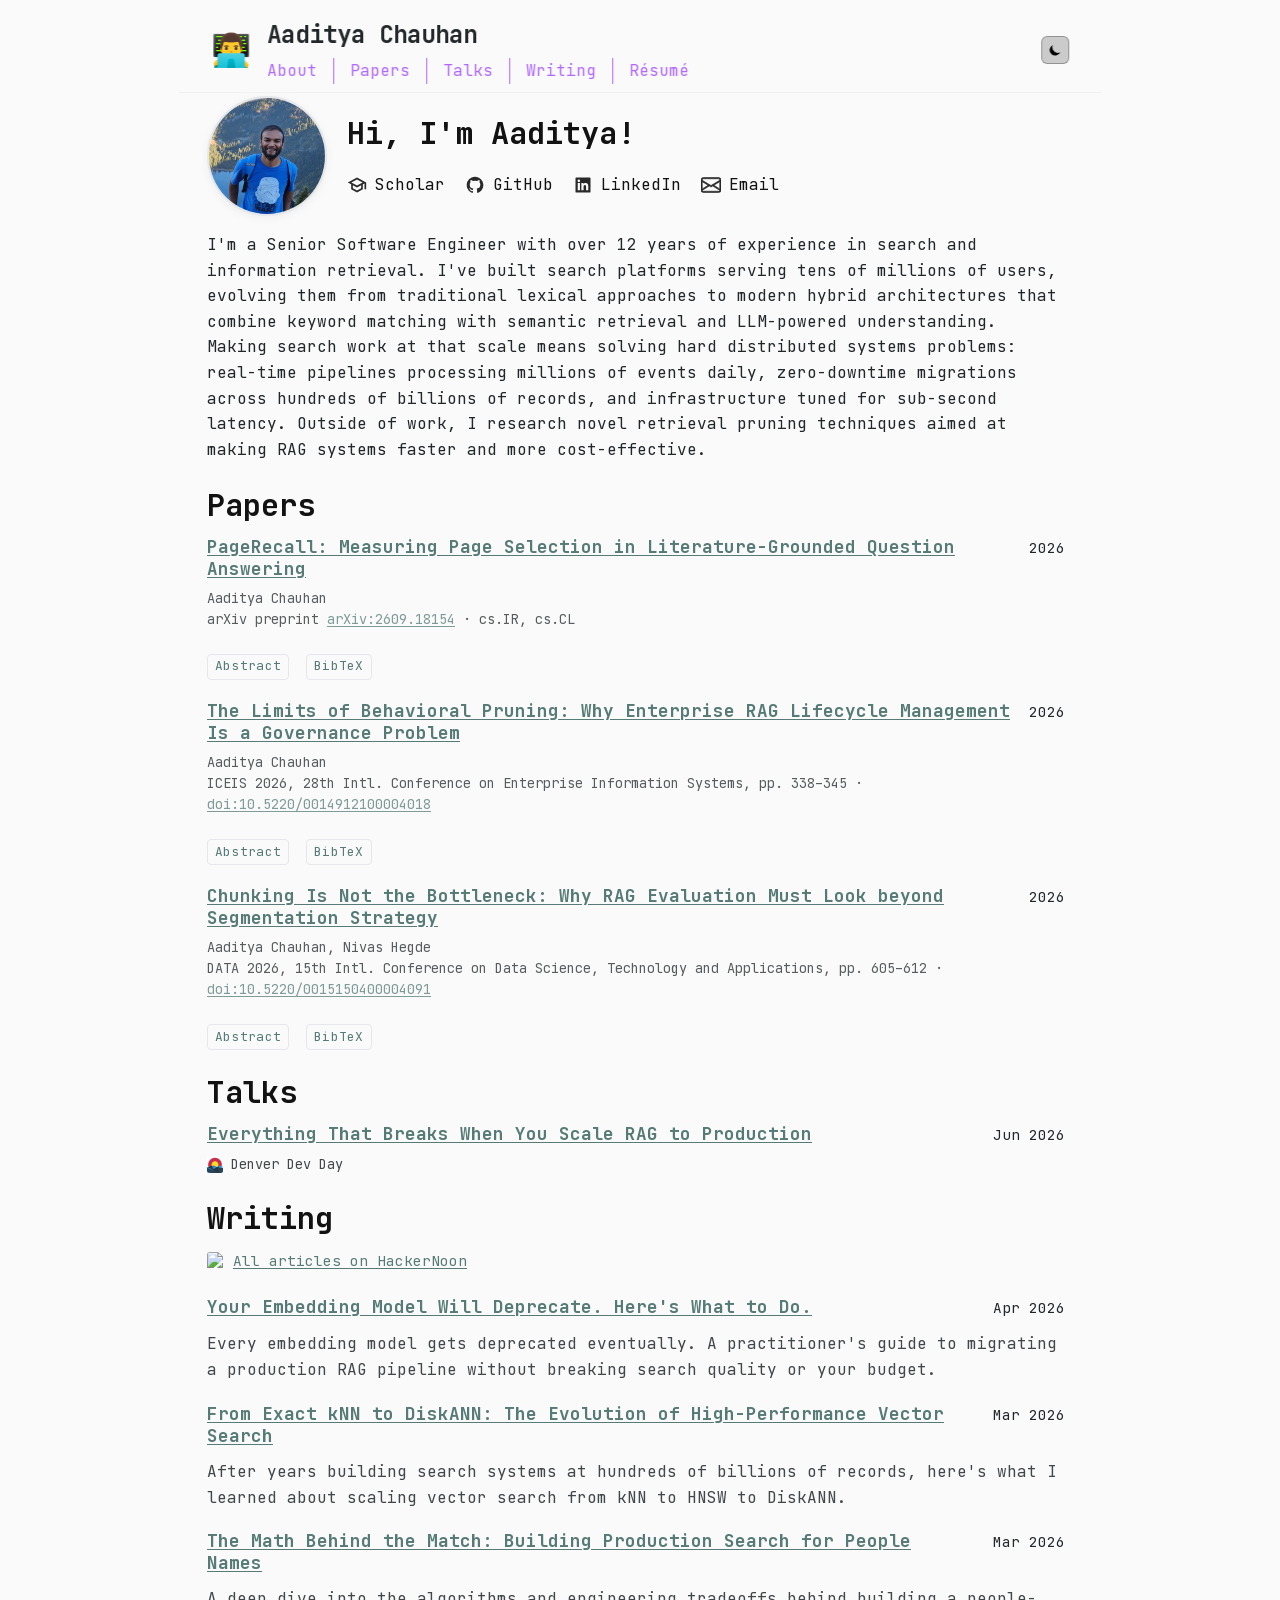
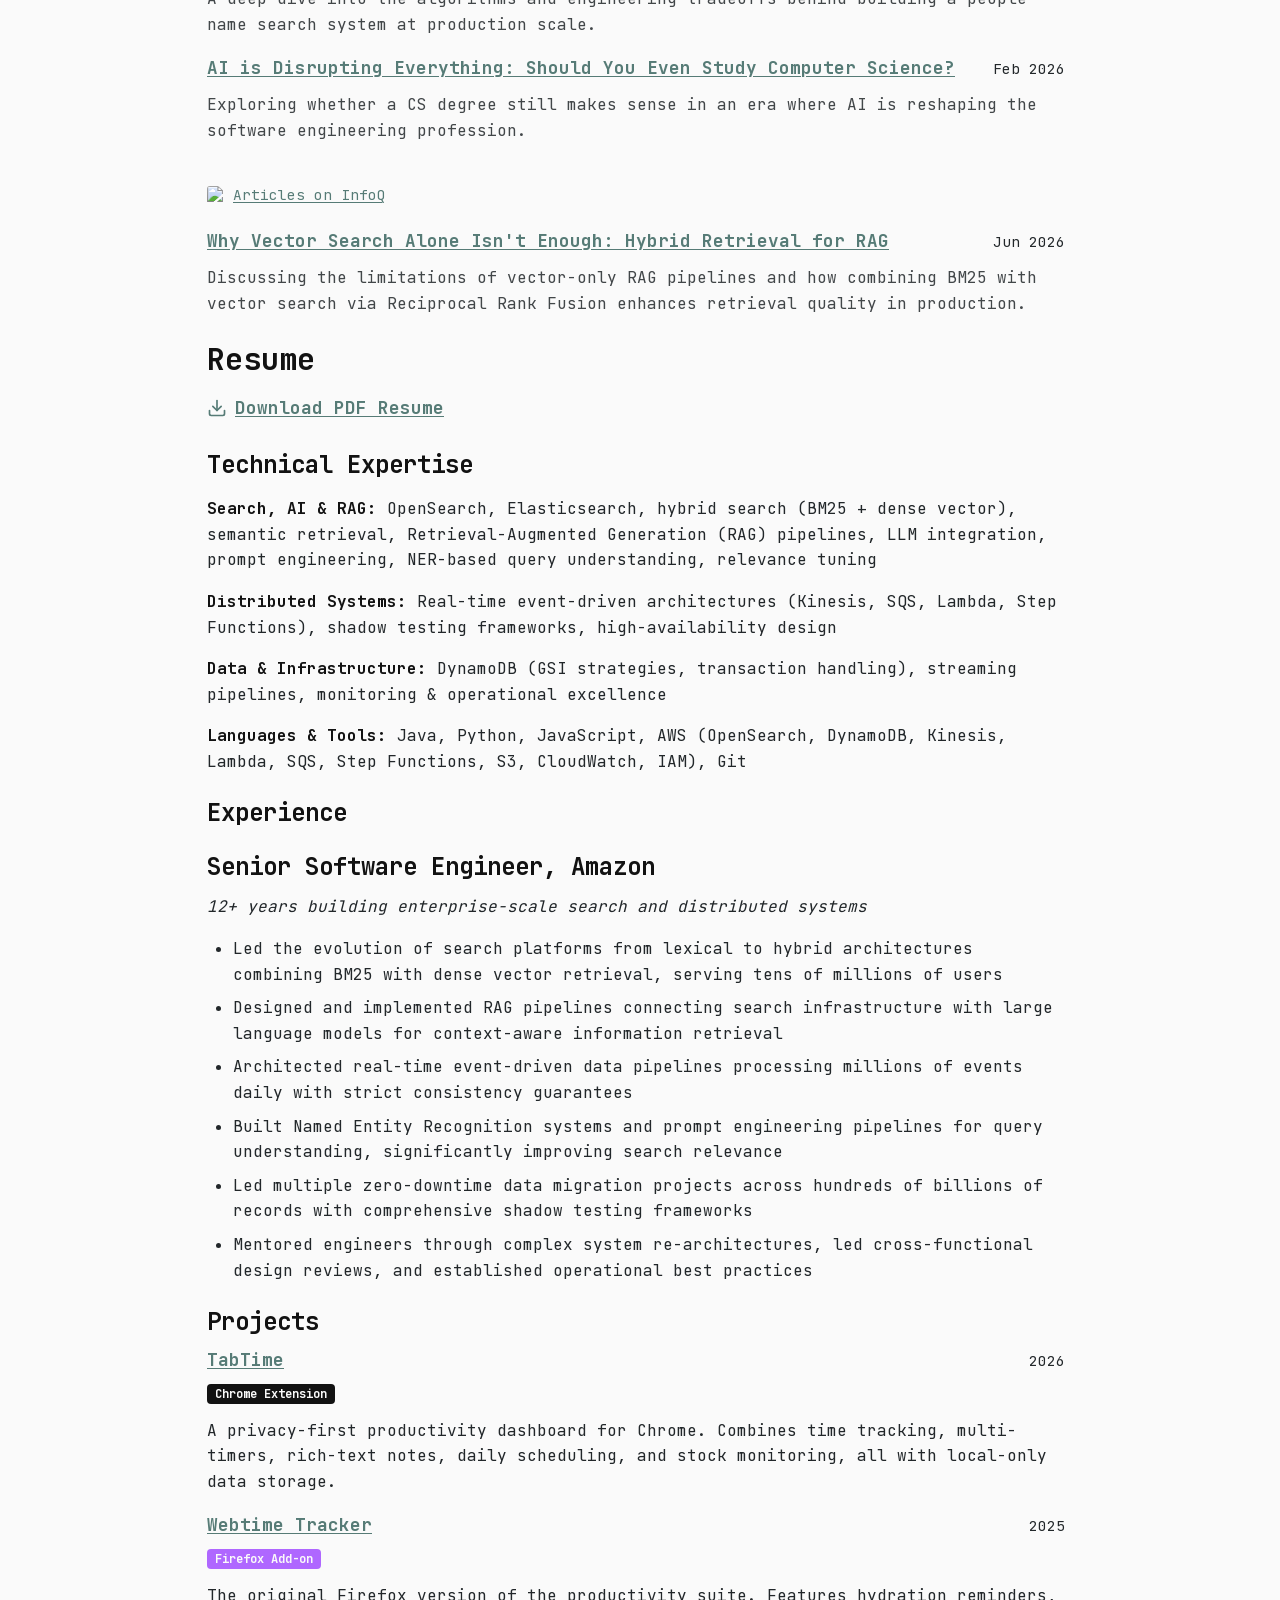
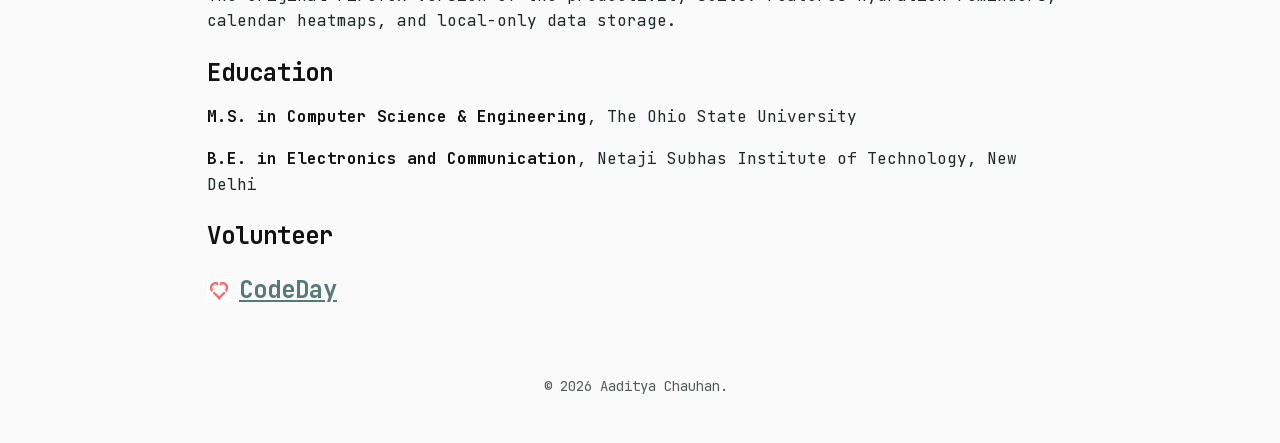
==== index.html @ 04e84a70 "fix: revert to mono, compact paper entries, drop em dashes Reverts the Inter pairing -- the original" ====
<!DOCTYPE html>
<html lang="en" class="scroll-smooth">

<head>
    <meta charset="UTF-8">
    <meta name="viewport" content="width=device-width, initial-scale=1.0">
    <!-- Google Search Console ownership verification -- must stay in place or the property is un-verified -->
    <meta name="google-site-verification" content="tYwpKQbAjY4tq5Le6-R3BaLdg0EHroxOWps4ryYLUPQ">
    <title>Aaditya Chauhan | Search &amp; Information Retrieval</title>
    <meta name="description"
        content="Senior Software Engineer with 12+ years in search and information retrieval, building hybrid retrieval and RAG systems at scale. Papers, talks, and writing.">
    <meta name="author" content="Aaditya Chauhan">
    <link rel="canonical" href="https://aadityc91.github.io/">
    <link rel="icon"
        href="data:image/svg+xml,<svg xmlns=%22http://www.w3.org/2000/svg%22 viewBox=%220 0 100 100%22><text y=%22.9em%22 font-size=%2290%22>👨‍💻</text></svg>">
    <link rel="alternate" type="application/rss+xml" title="Aaditya Chauhan Writing" href="/feed.xml">

    <!-- Social preview (Open Graph / Twitter) -->
    <meta property="og:type" content="profile">
    <meta property="og:site_name" content="Aaditya Chauhan">
    <meta property="og:title" content="Aaditya Chauhan | Search &amp; Information Retrieval">
    <meta property="og:description"
        content="Senior Software Engineer with 12+ years in search and information retrieval, building hybrid retrieval and RAG systems at scale. Papers, talks, and writing.">
    <meta property="og:url" content="https://aadityc91.github.io/">
    <meta property="og:image" content="https://aadityc91.github.io/assets/profile.jpg">
    <meta property="og:image:width" content="400">
    <meta property="og:image:height" content="400">
    <meta property="og:image:alt" content="Portrait of Aaditya Chauhan">
    <meta property="profile:first_name" content="Aaditya">
    <meta property="profile:last_name" content="Chauhan">
    <meta name="twitter:card" content="summary">
    <meta name="twitter:title" content="Aaditya Chauhan | Search &amp; Information Retrieval">
    <meta name="twitter:description"
        content="Senior Software Engineer with 12+ years in search and information retrieval, building hybrid retrieval and RAG systems at scale.">
    <meta name="twitter:image" content="https://aadityc91.github.io/assets/profile.jpg">

    <link rel="stylesheet" href="styles.css">
    <!-- Fonts are self-hosted (assets/fonts, declared in styles.css); preloading the
         face used above the fold avoids the flash of fallback text on first paint. -->
    <link rel="preload" href="assets/fonts/jetbrains-mono-700-latin.woff2" as="font" type="font/woff2" crossorigin>

    <!-- Privacy-friendly analytics: uncomment after creating a free site at https://www.goatcounter.com
    <script data-goatcounter="https://YOURCODE.goatcounter.com/count" async
        src="//gc.zgo.at/count.js"></script>
    -->

    <script type="application/ld+json">
    {
      "@context": "https://schema.org",
      "@graph": [
        {
          "@type": "Person",
          "@id": "https://aadityc91.github.io/#person",
          "name": "Aaditya Chauhan",
          "givenName": "Aaditya",
          "familyName": "Chauhan",
          "url": "https://aadityc91.github.io/",
          "image": "https://aadityc91.github.io/assets/profile.jpg",
          "email": "mailto:aadityc28@gmail.com",
          "jobTitle": "Senior Software Engineer",
          "description": "Senior Software Engineer with over 12 years of experience in search and information retrieval, building hybrid search platforms and researching retrieval pruning for RAG systems.",
          "knowsAbout": [
            "Information Retrieval",
            "Search Engines",
            "Retrieval-Augmented Generation",
            "Vector Search",
            "Distributed Systems"
          ],
          "sameAs": [
            "https://scholar.google.com/citations?hl=en&user=gmzdbMMAAAAJ",
            "https://github.com/aadityc91",
            "https://www.linkedin.com/in/aaditya-chauhan-13b7a015/",
            "https://hackernoon.com/u/aadityachauhan",
            "https://www.infoq.com/profile/Aaditya-Chauhan/"
          ]
        },
        {
          "@type": "WebSite",
          "@id": "https://aadityc91.github.io/#website",
          "url": "https://aadityc91.github.io/",
          "name": "Aaditya Chauhan",
          "inLanguage": "en",
          "author": { "@id": "https://aadityc91.github.io/#person" },
          "publisher": { "@id": "https://aadityc91.github.io/#person" }
        },
        {
          "@type": "ScholarlyArticle",
          "headline": "PageRecall: Measuring Page Selection in Literature-Grounded Question Answering",
          "name": "PageRecall: Measuring Page Selection in Literature-Grounded Question Answering",
          "author": { "@id": "https://aadityc91.github.io/#person" },
          "datePublished": "2026-09-16",
          "url": "https://arxiv.org/abs/2609.18154",
          "identifier": "arXiv:2609.18154",
          "publisher": { "@type": "Organization", "name": "arXiv" },
          "about": ["Information Retrieval", "Computation and Language"]
        },
        {
          "@type": "ScholarlyArticle",
          "headline": "The Limits of Behavioral Pruning: Why Enterprise RAG Lifecycle Management Is a Governance Problem",
          "name": "The Limits of Behavioral Pruning: Why Enterprise RAG Lifecycle Management Is a Governance Problem",
          "author": { "@id": "https://aadityc91.github.io/#person" },
          "datePublished": "2026",
          "url": "https://www.scitepress.org/Papers/2026/149121/149121.pdf",
          "identifier": "https://doi.org/10.5220/0014912100004018",
          "pagination": "338-345",
          "isPartOf": {
            "@type": "PublicationVolume",
            "name": "Proceedings of the 28th International Conference on Enterprise Information Systems (ICEIS 2026) - Volume 1",
            "volumeNumber": "1"
          },
          "publisher": { "@type": "Organization", "name": "SCITEPRESS" }
        },
        {
          "@type": "ScholarlyArticle",
          "headline": "Chunking Is Not the Bottleneck: Why RAG Evaluation Must Look beyond Segmentation Strategy",
          "name": "Chunking Is Not the Bottleneck: Why RAG Evaluation Must Look beyond Segmentation Strategy",
          "author": [
            { "@id": "https://aadityc91.github.io/#person" },
            { "@type": "Person", "name": "Nivas Hegde" }
          ],
          "datePublished": "2026",
          "url": "https://www.scitepress.org/Papers/2026/151504/151504.pdf",
          "identifier": "https://doi.org/10.5220/0015150400004091",
          "pagination": "605-612",
          "isPartOf": {
            "@type": "PublicationVolume",
            "name": "Proceedings of the 15th International Conference on Data Science, Technology and Applications (DATA 2026) - Volume 1",
            "volumeNumber": "1"
          },
          "publisher": { "@type": "Organization", "name": "SCITEPRESS" }
        }
      ]
    }
    </script>
    <script>
        (function () {
            try {
                var saved = localStorage.getItem('theme');
                var theme = saved === 'dark' || saved === 'light' ? saved : 'light';
                document.documentElement.setAttribute('data-theme', theme);
            } catch (e) {
                document.documentElement.setAttribute('data-theme', 'light');
            }
        })();
    </script>
</head>

<body class="bg-global-bg text-global-text antialiased">
    <!-- Fixed Header -->
    <header id="main-header" class="group">
        <div class="header-grid">
            <!-- Logo (Using Emoji for now) -->
            <a href="#" class="group header-logo flex items-center" style="font-size: 2rem; text-decoration: none;">
                👨‍💻
            </a>

            <!-- Title -->
            <div class="header-title">
                <span class="text-xl font-bold sm:text-2xl">Aaditya Chauhan</span>
            </div>

            <!-- Desktop Navigation -->
            <nav class="mobile-nav-menu header-nav sm:flex sm:flex-row sm:items-center" id="navigation-menu">
                <a href="#about">About</a>
                <a href="#papers">Papers</a>
                <a href="#talks">Talks</a>
                <a href="#writing">Writing</a>
                <a href="#resume">Résumé</a>
            </nav>

            <!-- Controls -->
            <div class="header-controls flex items-center gap-3">
                <!-- Theme Toggle -->
                <button id="theme-toggle"
                    class="flex h-7 w-7 items-center justify-center rounded-md border border-accent-2/20 bg-accent-2/10 p-1 transition-colors hover:bg-accent-2/20"
                    aria-label="Switch to dark theme">
                    <svg class="sun-icon h-4 w-4" fill="currentColor" viewBox="0 0 20 20">
                        <path fill-rule="evenodd"
                            d="M10 2a1 1 0 011 1v1a1 1 0 11-2 0V3a1 1 0 011-1zm4 8a4 4 0 11-8 0 4 4 0 018 0zm-.464 4.95l.707.707a1 1 0 001.414-1.414l-.707-.707a1 1 0 00-1.414 1.414zm2.12-10.607a1 1 0 010 1.414l-.706.707a1 1 0 11-1.414-1.414l.707-.707a1 1 0 011.414 0zM17 11a1 1 0 100-2h-1a1 1 0 100 2h1zm-7 4a1 1 0 011 1v1a1 1 0 11-2 0v-1a1 1 0 011-1zM5.05 6.464A1 1 0 106.465 5.05l-.708-.707a1 1 0 00-1.414 1.414l.707.707zm1.414 8.486l-.707.707a1 1 0 01-1.414-1.414l.707-.707a1 1 0 011.414 1.414zM4 11a1 1 0 100-2H3a1 1 0 000 2h1z"
                            clip-rule="evenodd"></path>
                    </svg>
                    <svg class="moon-icon h-4 w-4" fill="currentColor" viewBox="0 0 20 20">
                        <path d="M17.293 13.293A8 8 0 016.707 2.707a8.001 8.001 0 1010.586 10.586z"></path>
                    </svg>
                </button>

                <!-- Mobile Menu Toggle -->
                <button id="toggle-navigation-menu"
                    class="flex h-7 w-7 items-center justify-center rounded-md border border-accent-2/20 bg-accent-2/10 p-1 transition-colors hover:bg-accent-2/20 sm:hidden"
                    aria-expanded="false" aria-label="Toggle navigation menu">
                    <svg class="h-4 w-4" fill="none" stroke="currentColor" viewBox="0 0 24 24">
                        <path stroke-linecap="round" stroke-linejoin="round" stroke-width="2"
                            d="M4 6h16M4 12h16M4 18h16"></path>
                    </svg>
                    <svg class="h-4 w-4" fill="none" stroke="currentColor" viewBox="0 0 24 24">
                        <path stroke-linecap="round" stroke-linejoin="round" stroke-width="2" d="M6 18L18 6M6 6l12 12">
                        </path>
                    </svg>
                </button>
            </div>
        </div>
    </header>

    <!-- Main Content -->
    <main class="mx-auto max-w-3xl px-4 sm:px-8">
        <!-- About Section -->
        <section id="about" class="mb-8">
            <div class="prose" id="about-content">
                <!-- build:about -->
                <div class="about-header">
                  <img src="assets/profile.jpg" alt="Portrait of Aaditya Chauhan" class="about-avatar" width="160" height="160" loading="lazy" />
                  <div class="about-header-content">
                    <h1 class="title">Hi, I'm Aaditya!</h1>
                    <div class="about-socials" style="display:flex;gap:1.25rem;align-items:center;flex-wrap:wrap;margin-top:0.5rem;">
                  <a href="https://scholar.google.com/citations?hl=en&user=gmzdbMMAAAAJ" target="_blank" rel="noopener" style="display:inline-flex;align-items:center;gap:0.5rem;text-decoration:none;color:var(--color-accent-2);">
                    <svg stroke="currentColor" fill="currentColor" stroke-width="0" viewBox="0 0 24 24" aria-hidden="true" style="width:20px;height:20px;opacity:0.9;" xmlns="http://www.w3.org/2000/svg"><path d="M12 3L1 9l4 2.18v6L12 21l7-3.82v-6l2-1.09V17h2V9L12 3zm6.82 6L12 12.72 5.18 9 12 5.28 18.82 9zM17 15.99l-5 2.73-5-2.73v-3.72L12 15l5-2.73v3.72z"></path></svg>
                    <span>Scholar</span>
                  </a>
                  <a href="https://github.com/aadityc91" target="_blank" rel="noopener" style="display:inline-flex;align-items:center;gap:0.5rem;text-decoration:none;color:var(--color-accent-2);">
                    <svg stroke="currentColor" fill="currentColor" stroke-width="0" viewBox="0 0 24 24" aria-hidden="true" style="width:20px;height:20px;opacity:0.9;" xmlns="http://www.w3.org/2000/svg"><path fill-rule="evenodd" clip-rule="evenodd" d="M12.026 2c-5.509 0-9.974 4.465-9.974 9.974 0 4.406 2.857 8.145 6.821 9.465.499.09.679-.217.679-.481 0-.237-.008-.865-.011-1.696-2.775.602-3.361-1.338-3.361-1.338-.452-1.152-1.107-1.459-1.107-1.459-.905-.619.069-.605.069-.605 1.002.07 1.527 1.028 1.527 1.028.89 1.524 2.336 1.084 2.902.829.091-.645.351-1.085.635-1.334-2.214-.251-4.542-1.107-4.542-4.93 0-1.087.389-1.979 1.024-2.675-.101-.253-.446-1.268.099-2.64 0 0 .837-.269 2.742 1.021a9.582 9.582 0 0 1 2.496-.336 9.554 9.554 0 0 1 2.496.336c1.906-1.291 2.742-1.021 2.742-1.021.545 1.372.203 2.387.099 2.64.64.696 1.024 1.587 1.024 2.675 0 3.833-2.33 4.675-4.552 4.922.355.308.675.916.675 1.846 0 1.334-.012 2.41-.012 2.737 0 .267.178.577.687.479C19.146 20.115 22 16.379 22 11.974 22 6.465 17.535 2 12.026 2z"></path></svg>
                    <span>GitHub</span>
                  </a>
                  <a href="https://www.linkedin.com/in/aaditya-chauhan-13b7a015/" target="_blank" rel="noopener" style="display:inline-flex;align-items:center;gap:0.5rem;text-decoration:none;color:var(--color-accent-2);">
                    <svg stroke="currentColor" fill="currentColor" stroke-width="0" viewBox="0 0 24 24" aria-hidden="true" style="width:20px;height:20px;opacity:0.9;" xmlns="http://www.w3.org/2000/svg"><path d="M20 3H4a1 1 0 0 0-1 1v16a1 1 0 0 0 1 1h16a1 1 0 0 0 1-1V4a1 1 0 0 0-1-1zM8.339 18.337H5.667v-8.59h2.672v8.59zM7.003 8.574a1.548 1.548 0 1 1 0-3.096 1.548 1.548 0 0 1 0 3.096zm11.335 9.763h-2.669V14.16c0-.996-.018-2.277-1.388-2.277-1.39 0-1.601 1.086-1.601 2.207v4.248h-2.667v-8.59h2.56v1.174h.037c.355-.675 1.227-1.387 2.524-1.387 2.704 0 3.203 1.778 3.203 4.092v4.71z"></path></svg>
                    <span>LinkedIn</span>
                  </a>
                  <a href="mailto:aadityc28@gmail.com" style="display:inline-flex;align-items:center;gap:0.5rem;text-decoration:none;color:var(--color-accent-2);">
                    <svg xmlns="http://www.w3.org/2000/svg" width="16" height="16" fill="currentColor" class="bi bi-envelope" viewBox="0 0 16 16" style="width:20px;height:20px;opacity:0.9;"> <path d="M0 4a2 2 0 0 1 2-2h12a2 2 0 0 1 2 2v8a2 2 0 0 1-2 2H2a2 2 0 0 1-2-2zm2-1a1 1 0 0 0-1 1v.217l7 4.2 7-4.2V4a1 1 0 0 0-1-1zm13 2.383-4.708 2.825L15 11.105zm-.034 6.876-5.64-3.471L8 9.583l-1.326-.795-5.64 3.47A1 1 0 0 0 2 13h12a1 1 0 0 0 .966-.741M1 11.105l4.708-2.897L1 5.383z" stroke="currentColor" stroke-width="0.5"/></svg>
                  <span>Email</span>
                  </a>
                    </div>
                  </div>
                </div>

                <p>I'm a Senior Software Engineer with over 12 years of experience in search and information retrieval. I've built search platforms serving tens of millions of users, evolving them from traditional lexical approaches to modern hybrid architectures that combine keyword matching with semantic retrieval and LLM-powered understanding. Making search work at that scale means solving hard distributed systems problems: real-time pipelines processing millions of events daily, zero-downtime migrations across hundreds of billions of records, and infrastructure tuned for sub-second latency. Outside of work, I research novel retrieval pruning techniques aimed at making RAG systems faster and more cost-effective.</p>
                <!-- /build:about -->
            </div>
        </section>

        <!-- Papers Section -->
        <section id="papers" class="mb-8">
            <div class="prose" id="papers-content">
                <!-- build:papers -->
                <h1 class="title">Papers</h1>

                <div style="margin-bottom: 1.25rem;">
                  <div style="display:flex; justify-content:space-between; align-items:baseline;">
                    <h3 style="margin:0; font-size:1.1rem;"><a href="https://arxiv.org/abs/2609.18154" target="_blank" class="cactus-link">PageRecall: Measuring Page Selection in Literature-Grounded Question Answering</a></h3>
                    <span style="color:var(--color-text-offset); font-size:0.9rem; white-space:nowrap; margin-left:1rem;">2026</span>
                  </div>
                  <p class="paper-meta" style="margin-top:0.5rem; color:var(--color-global-text); opacity:0.75;">
                    Aaditya Chauhan<br>
                    arXiv preprint <a href="https://arxiv.org/abs/2609.18154" target="_blank" class="cactus-link">arXiv:2609.18154</a> · cs.IR, cs.CL
                  </p>
                  <details class="abstract-block">
                    <summary>Abstract</summary>
                    <p>We describe our system for LitTraceQA (GroundLM @ EMNLP 2026): given a research question, retrieve the relevant papers from a pool of 27,487, cite the page and the table or figure where the answer lives, and answer in a requested format. Our main finding is that evidence grounding is limited by retrieval, not by reading. The page selector put the annotator's page, which we call the gold page, in front of the model that locates evidence only about half the time (52.6% gold-page recall), while that model, given the page, cited the right one in 45 of the 48 locators it emitted (94%). When the page was missing it rarely said so: of 45 such cases it returned nothing 14 times, a wrong page 24 times, and a correct page 7 times, so the pipeline failed quietly almost twice as often as it failed visibly. Since the failure was that the right page was never shown, the fix is to stop choosing: each retrieved paper fits in the model's context, so we show it whole. Page ranking survives only as a fallback inside papers too long to fit, which no test-split paper was, and gold-page recall reaches 100% on the papers we can parse. Separately, questions that identify their target by position rather than content, such as “the first author of the 24th reference”, are served by parsing rather than retrieval: we resolve the bibliography into an addressable list, which also supplies identifiers the evidence metric scores. The final system scores 0.762 paper F₁, 0.441 evidence F₁ and 0.920 multiple-choice accuracy on the held-out test split. Because the pipeline depends on a closed model without seed control, we release a harness that verifies the paper's central claims against committed artifacts.</p>
                  </details>
                  <details class="cite-block">
                    <summary>BibTeX</summary>
                    <pre><code>@misc{chauhan2026pagerecall,
                  author        = {Chauhan, Aaditya},
                  title         = {PageRecall: Measuring Page Selection in Literature-Grounded
                                   Question Answering},
                  year          = {2026},
                  eprint        = {2609.18154},
                  archivePrefix = {arXiv},
                  primaryClass  = {cs.IR}
                }</code></pre>
                  </details>
                </div>

                <div style="margin-bottom: 1.25rem;">
                  <div style="display:flex; justify-content:space-between; align-items:baseline;">
                    <h3 style="margin:0; font-size:1.1rem;"><a href="https://www.scitepress.org/Papers/2026/149121/149121.pdf" target="_blank" class="cactus-link">The Limits of Behavioral Pruning: Why Enterprise RAG Lifecycle Management Is a Governance Problem</a></h3>
                    <span style="color:var(--color-text-offset); font-size:0.9rem; white-space:nowrap; margin-left:1rem;">2026</span>
                  </div>
                  <p class="paper-meta" style="margin-top:0.5rem; color:var(--color-global-text); opacity:0.75;">
                    Aaditya Chauhan<br>
                    ICEIS 2026, 28th Intl. Conference on Enterprise Information Systems, pp. 338–345 · <a href="https://doi.org/10.5220/0014912100004018" target="_blank" class="cactus-link">doi:10.5220/0014912100004018</a>
                  </p>
                  <details class="abstract-block">
                    <summary>Abstract</summary>
                    <p>Enterprise RAG systems accumulate embedding corpora that grow indefinitely, yet lack principled lifecycle management for their vector indexes. We propose behavioral pruning—using access patterns and semantic redundancy to select which documents to retain in the active index—centered on a governance mechanism we call semantic anchors: documents with no near-duplicates above a similarity threshold are preserved in the active index regardless of access frequency, and near-duplicate clusters retain their newest member, providing a traceable justification for retention decisions. We present an empirical evaluation identifying both conditions where the framework succeeds and where it fails. The recall advantage of behavioral pruning is conditional on corpus characteristics: random pruning achieves higher recall on historical queries (0.118 ± 0.011) than all structured methods; density-weighted behavioral pruning improves recall on fresh queries by 12% over semantic-only pruning. A supplementary simulation on BEIR benchmarks confirms behavioral signals help on redundant corpora with correlated access; on diverse corpora with uncorrelated access, recall degrades by up to 31%.</p>
                  </details>
                  <details class="cite-block">
                    <summary>BibTeX</summary>
                    <pre><code>@inproceedings{chauhan2026limits,
                  author    = {Chauhan, Aaditya},
                  title     = {The Limits of Behavioral Pruning: Why Enterprise RAG Lifecycle
                               Management Is a Governance Problem},
                  booktitle = {Proceedings of the 28th International Conference on Enterprise
                               Information Systems (ICEIS 2026) - Volume 1},
                  pages     = {338--345},
                  year      = {2026},
                  publisher = {SCITEPRESS},
                  doi       = {10.5220/0014912100004018},
                  isbn      = {978-989-758-834-1},
                  issn      = {2184-4992}
                }</code></pre>
                  </details>
                </div>

                <div style="margin-bottom: 1.25rem;">
                  <div style="display:flex; justify-content:space-between; align-items:baseline;">
                    <h3 style="margin:0; font-size:1.1rem;"><a href="https://www.scitepress.org/Papers/2026/151504/151504.pdf" target="_blank" class="cactus-link">Chunking Is Not the Bottleneck: Why RAG Evaluation Must Look beyond Segmentation Strategy</a></h3>
                    <span style="color:var(--color-text-offset); font-size:0.9rem; white-space:nowrap; margin-left:1rem;">2026</span>
                  </div>
                  <p class="paper-meta" style="margin-top:0.5rem; color:var(--color-global-text); opacity:0.75;">
                    Aaditya Chauhan, Nivas Hegde<br>
                    DATA 2026, 15th Intl. Conference on Data Science, Technology and Applications, pp. 605–612 · <a href="https://doi.org/10.5220/0015150400004091" target="_blank" class="cactus-link">doi:10.5220/0015150400004091</a>
                  </p>
                  <details class="abstract-block">
                    <summary>Abstract</summary>
                    <p>The RAG community devotes disproportionate attention to optimizing text chunking strategy. Through a factorial experiment crossing four chunking strategies, two embedding models, two chunk sizes, and two QA datasets (Natural Questions and MS-MARCO), we find that, in QA-style retrieval on two established datasets, choice of dataset (24–78% of variance) and embedding model (11–50%) together explain 67–89% of retrieval quality variance, while chunking strategy accounts for only 1–2% and is not statistically significant (p > 0.21). An end-to-end LLM-as-judge evaluation confirms that chunking differences do not propagate to generation quality in this QA setting (Kruskal-Wallis p > 0.88). We argue that, for QA-style retrieval on general-purpose natural-language corpora, chunking strategy is a low-variance factor, and that RAG benchmarks should report variance decomposition alongside absolute metrics so practitioners can allocate engineering effort to the factors that actually drive performance.</p>
                  </details>
                  <details class="cite-block">
                    <summary>BibTeX</summary>
                    <pre><code>@inproceedings{chauhan2026chunking,
                  author    = {Chauhan, Aaditya and Hegde, Nivas},
                  title     = {Chunking Is Not the Bottleneck: Why RAG Evaluation Must Look
                               beyond Segmentation Strategy},
                  booktitle = {Proceedings of the 15th International Conference on Data Science,
                               Technology and Applications (DATA 2026) - Volume 1},
                  pages     = {605--612},
                  year      = {2026},
                  publisher = {SCITEPRESS},
                  doi       = {10.5220/0015150400004091},
                  isbn      = {978-989-758-854-9},
                  issn      = {2184-285X}
                }</code></pre>
                  </details>
                </div>
                <!-- /build:papers -->
            </div>
        </section>

        <!-- Talks Section -->
        <section id="talks" class="mb-8">
            <div class="prose" id="talks-content">
                <!-- build:talks -->
                <h1 class="title">Talks</h1>

                <div style="margin-bottom: 1.25rem;">
                  <div style="display:flex; justify-content:space-between; align-items:baseline;">
                    <h3 style="margin:0; font-size:1.1rem;"><a href="https://denverdevday.github.io/jun-2026/index.html#schedule" target="_blank" class="cactus-link">Everything That Breaks When You Scale RAG to Production</a></h3>
                    <span style="color:var(--color-text-offset); font-size:0.9rem; white-space:nowrap; margin-left:1rem;">Jun 2026</span>
                  </div>
                  <p class="paper-meta" style="margin-top:0.5rem; display:flex; align-items:center; gap:0.5rem; color:var(--color-global-text); opacity:0.85;">
                    <img src="assets/denverdevday-icon.png" width="16" height="16" style="border-radius:2px;" alt="Denver Dev Day">
                    Denver Dev Day
                  </p>
                </div>
                <!-- /build:talks -->
            </div>
        </section>

        <!-- Writing Section -->
        <section id="writing" class="mb-8">
            <div class="prose" id="writing-content">
                <!-- build:writing -->
                <h1 class="title">Writing</h1>

                <div style="display:flex; align-items:center; gap:0.5rem; margin-bottom:1.5rem;">
                  <img src="https://hackernoon.com/favicon.ico" width="18" height="18" style="border-radius:3px; vertical-align:middle;" alt="HackerNoon">
                  <a href="https://hackernoon.com/u/aadityachauhan" target="_blank" class="cactus-link" style="font-size:0.9rem;">All articles on HackerNoon</a>
                </div>

                <div style="margin-bottom: 1.25rem;">
                  <div style="display:flex; justify-content:space-between; align-items:baseline;">
                    <h3 style="margin:0; font-size:1.1rem;"><a href="https://hackernoon.com/your-embedding-model-will-deprecate-heres-what-to-do" target="_blank" class="cactus-link">Your Embedding Model Will Deprecate. Here's What to Do.</a></h3>
                    <span style="color:var(--color-text-offset); font-size:0.9rem; white-space:nowrap; margin-left:1rem;">Apr 2026</span>
                  </div>
                  <p style="margin-top:0.75rem; color:var(--color-global-text); opacity:0.85;">
                    Every embedding model gets deprecated eventually. A practitioner's guide to migrating a production RAG pipeline without breaking search quality or your budget.
                  </p>
                </div>

                <div style="margin-bottom: 1.25rem;">
                  <div style="display:flex; justify-content:space-between; align-items:baseline;">
                    <h3 style="margin:0; font-size:1.1rem;"><a href="https://hackernoon.com/from-exact-knn-to-diskann-the-evolution-of-high-performance-vector-search" target="_blank" class="cactus-link">From Exact kNN to DiskANN: The Evolution of High-Performance Vector Search</a></h3>
                    <span style="color:var(--color-text-offset); font-size:0.9rem; white-space:nowrap; margin-left:1rem;">Mar 2026</span>
                  </div>
                  <p style="margin-top:0.75rem; color:var(--color-global-text); opacity:0.85;">
                    After years building search systems at hundreds of billions of records, here's what I learned about scaling vector search from kNN to HNSW to DiskANN.
                  </p>
                </div>

                <div style="margin-bottom: 1.25rem;">
                  <div style="display:flex; justify-content:space-between; align-items:baseline;">
                    <h3 style="margin:0; font-size:1.1rem;"><a href="https://hackernoon.com/the-math-behind-the-match-building-production-search-for-people-names" target="_blank" class="cactus-link">The Math Behind the Match: Building Production Search for People Names</a></h3>
                    <span style="color:var(--color-text-offset); font-size:0.9rem; white-space:nowrap; margin-left:1rem;">Mar 2026</span>
                  </div>
                  <p style="margin-top:0.75rem; color:var(--color-global-text); opacity:0.85;">
                    A deep dive into the algorithms and engineering tradeoffs behind building a people-name search system at production scale.
                  </p>
                </div>

                <div style="margin-bottom: 1.25rem;">
                  <div style="display:flex; justify-content:space-between; align-items:baseline;">
                    <h3 style="margin:0; font-size:1.1rem;"><a href="https://hackernoon.com/ai-is-disrupting-everything-should-you-even-study-computer-science" target="_blank" class="cactus-link">AI is Disrupting Everything: Should You Even Study Computer Science?</a></h3>
                    <span style="color:var(--color-text-offset); font-size:0.9rem; white-space:nowrap; margin-left:1rem;">Feb 2026</span>
                  </div>
                  <p style="margin-top:0.75rem; color:var(--color-global-text); opacity:0.85;">
                    Exploring whether a CS degree still makes sense in an era where AI is reshaping the software engineering profession.
                  </p>
                </div>

                <div style="display:flex; align-items:center; gap:0.5rem; margin-bottom:1.5rem; margin-top:2.5rem;">
                  <img src="https://www.infoq.com/favicon.ico" width="18" height="18" style="border-radius:3px; vertical-align:middle;" alt="InfoQ">
                  <a href="https://www.infoq.com/profile/Aaditya-Chauhan/" target="_blank" class="cactus-link" style="font-size:0.9rem;">Articles on InfoQ</a>
                </div>

                <div style="margin-bottom: 1.25rem;">
                  <div style="display:flex; justify-content:space-between; align-items:baseline;">
                    <h3 style="margin:0; font-size:1.1rem;"><a href="https://www.infoq.com/articles/vector-search-hybrid-retrieval-rag/" target="_blank" class="cactus-link">Why Vector Search Alone Isn't Enough: Hybrid Retrieval for RAG</a></h3>
                    <span style="color:var(--color-text-offset); font-size:0.9rem; white-space:nowrap; margin-left:1rem;">Jun 2026</span>
                  </div>
                  <p style="margin-top:0.75rem; color:var(--color-global-text); opacity:0.85;">
                    Discussing the limitations of vector-only RAG pipelines and how combining BM25 with vector search via Reciprocal Rank Fusion enhances retrieval quality in production.
                  </p>
                </div>
                <!-- /build:writing -->
            </div>
        </section>

        <!-- Resume Section -->
        <section id="resume" class="mb-8">
            <div class="prose" id="resume-content">
                <!-- build:resume -->
                <h1 class="title">Resume</h1>

                <div style="margin-bottom: 1.25rem;">
                    <div style="margin-top: 1rem;">
                        <a href="assets/resume.pdf" class="cactus-link" download style="font-weight: bold; font-size: 1.1rem; display: inline-flex; align-items: center; gap: 0.5rem;">
                            <svg xmlns="http://www.w3.org/2000/svg" width="20" height="20" viewBox="0 0 24 24" fill="none" stroke="currentColor" stroke-width="2" stroke-linecap="round" stroke-linejoin="round"><path d="M21 15v4a2 2 0 0 1-2 2H5a2 2 0 0 1-2-2v-4"></path><polyline points="7 10 12 15 17 10"></polyline><line x1="12" y1="15" x2="12" y2="3"></line></svg>
                            Download PDF Resume
                        </a>
                    </div>
                </div>

                <h2>Technical Expertise</h2>

                <p><strong>Search, AI & RAG:</strong> OpenSearch, Elasticsearch, hybrid search (BM25 + dense vector), semantic retrieval, Retrieval-Augmented Generation (RAG) pipelines, LLM integration, prompt engineering, NER-based query understanding, relevance tuning</p>

                <p><strong>Distributed Systems:</strong> Real-time event-driven architectures (Kinesis, SQS, Lambda, Step Functions), shadow testing frameworks, high-availability design</p>

                <p><strong>Data & Infrastructure:</strong> DynamoDB (GSI strategies, transaction handling), streaming pipelines, monitoring & operational excellence</p>

                <p><strong>Languages & Tools:</strong> Java, Python, JavaScript, AWS (OpenSearch, DynamoDB, Kinesis, Lambda, SQS, Step Functions, S3, CloudWatch, IAM), Git</p>

                <h2>Experience</h2>

                <h3>Senior Software Engineer, Amazon</h3>
                <em>12+ years building enterprise-scale search and distributed systems</em>
                <ul><li>Led the evolution of search platforms from lexical to hybrid architectures combining BM25 with dense vector retrieval, serving tens of millions of users</li>
                <li>Designed and implemented RAG pipelines connecting search infrastructure with large language models for context-aware information retrieval</li>
                <li>Architected real-time event-driven data pipelines processing millions of events daily with strict consistency guarantees</li>
                <li>Built Named Entity Recognition systems and prompt engineering pipelines for query understanding, significantly improving search relevance</li>
                <li>Led multiple zero-downtime data migration projects across hundreds of billions of records with comprehensive shadow testing frameworks</li>
                <li>Mentored engineers through complex system re-architectures, led cross-functional design reviews, and established operational best practices</li></ul>

                <h2>Projects</h2>

                <div class="project-entry" style="margin-bottom: 1.25rem;">
                  <div style="display:flex; justify-content:space-between; align-items:baseline;">
                    <h3 style="margin:0; font-size:1.1rem;"><a href="https://chromewebstore.google.com/detail/jjbphlheepacgogeockeepfmecfgfncd?utm_source=item-share-cb" target="_blank" class="cactus-link">TabTime</a></h3>
                    <span style="color:var(--color-text-offset); font-size:0.9rem;">2026</span>
                  </div>
                  <div style="margin-top:0.5rem;">
                    <span style="background:var(--color-accent-2); color:var(--color-global-bg); padding:2px 8px; border-radius:4px; font-size:0.75rem; font-weight:bold;">Chrome Extension</span>
                  </div>
                  <p style="margin-top:0.75rem;">
                    A privacy-first productivity dashboard for Chrome. Combines time tracking, multi-timers, rich-text notes, daily scheduling, and stock monitoring, all with local-only data storage.
                  </p>
                </div>

                <div class="project-entry" style="margin-bottom: 1.25rem;">
                  <div style="display:flex; justify-content:space-between; align-items:baseline;">
                    <h3 style="margin:0; font-size:1.1rem;"><a href="https://addons.mozilla.org/en-US/firefox/addon/tabtime/" target="_blank" class="cactus-link">Webtime Tracker</a></h3>
                    <span style="color:var(--color-text-offset); font-size:0.9rem;">2025</span>
                  </div>
                  <div style="margin-top:0.5rem;">
                    <span style="background:var(--color-accent); color:var(--color-global-bg); padding:2px 8px; border-radius:4px; font-size:0.75rem; font-weight:bold;">Firefox Add-on</span>
                  </div>
                  <p style="margin-top:0.75rem;">
                    The original Firefox version of the productivity suite. Features hydration reminders, calendar heatmaps, and local-only data storage.
                  </p>
                </div>

                <h2>Education</h2>

                <p><strong>M.S. in Computer Science & Engineering</strong>, The Ohio State University</p>

                <p><strong>B.E. in Electronics and Communication</strong>, Netaji Subhas Institute of Technology, New Delhi</p>

                <h2>Volunteer</h2>

                <h3><img src="assets/codeday-icon.png" width="24" height="24" style="vertical-align: middle; margin-right: 8px; border-radius: 4px;" alt="CodeDay logo"><a href="https://www.codeday.org/contact" class="cactus-link">CodeDay</a></h3>
                <!-- /build:resume -->
            </div>
        </section>
    </main>

    <!-- Footer -->
    <div class="mx-auto max-w-3xl px-4 sm:px-8 py-8 text-center text-sm opacity-75">
        <p>&copy; 2026 Aaditya Chauhan.</p>
    </div>

    <script src="script.js"></script>
</body>

</html>
---- styles.css ----
/* Self-hosted fonts -- no third-party request chain on first paint.
   Latin subset only: covers ASCII plus common accents (U+0000-00FF). */

@font-face {
    font-family: 'JetBrains Mono';
    font-style: normal;
    font-weight: 400;
    font-display: swap;
    src: url('assets/fonts/jetbrains-mono-400-latin.woff2') format('woff2');
    unicode-range: U+0000-00FF, U+0131, U+0152-0153, U+02BB-02BC, U+02C6, U+02DA, U+02DC, U+0304, U+0308, U+0329, U+2000-206F, U+20AC, U+2122, U+2191, U+2193, U+2212, U+2215, U+FEFF, U+FFFD;
}

@font-face {
    font-family: 'JetBrains Mono';
    font-style: normal;
    font-weight: 500;
    font-display: swap;
    src: url('assets/fonts/jetbrains-mono-500-latin.woff2') format('woff2');
    unicode-range: U+0000-00FF, U+0131, U+0152-0153, U+02BB-02BC, U+02C6, U+02DA, U+02DC, U+0304, U+0308, U+0329, U+2000-206F, U+20AC, U+2122, U+2191, U+2193, U+2212, U+2215, U+FEFF, U+FFFD;
}

@font-face {
    font-family: 'JetBrains Mono';
    font-style: normal;
    font-weight: 700;
    font-display: swap;
    src: url('assets/fonts/jetbrains-mono-700-latin.woff2') format('woff2');
    unicode-range: U+0000-00FF, U+0131, U+0152-0153, U+02BB-02BC, U+02C6, U+02DA, U+02DC, U+0304, U+0308, U+0329, U+2000-206F, U+20AC, U+2122, U+2191, U+2193, U+2212, U+2215, U+FEFF, U+FFFD;
}


/* Reset and base styles */
* {
    box-sizing: border-box;
}

html {
    color-scheme: light dark;
    scrollbar-gutter: stable;
    scroll-behavior: smooth;
}

/* CSS Custom Properties for theming */
:root {
    --font-mono: 'JetBrains Mono', ui-monospace, 'Courier New', monospace;

    /* Light theme colors (inspired by astro-theme-cactus) */
    --color-global-bg: oklch(98.48% 0 0);
    --color-global-text: oklch(26.99% 0.0096 235.05);
    --color-link: oklch(55.44% 0.0431 185.69);
    --color-accent: #af67ff;
    --color-accent-2: oklch(18.15% 0 0);
    --color-quote: #af67ff;
    --color-border: #e5e7eb;
    --color-card-bg: rgba(255, 255, 255, 0.8);
    --color-shadow: rgba(0, 0, 0, 0.1);
}

/* Dark theme colors */
[data-theme="dark"] {
    --color-global-bg: oklch(23.64% 0.0045 248);
    --color-global-text: oklch(83.54% 0 264);
    --color-link: oklch(70.44% 0.1133 349);
    --color-accent: #5ff26b;
    --color-accent-2: oklch(94.66% 0 0);
    --color-quote: oklch(94.8% 0.106 136.49);
    --color-border: #374151;
    --color-card-bg: rgba(31, 41, 55, 0.8);
    --color-shadow: rgba(0, 0, 0, 0.3);
}

/* Base typography */
body {
    font-family: var(--font-mono);
    line-height: 1.6;
    margin: 0;
    padding: 0;
    background-color: var(--color-global-bg);
    color: var(--color-global-text);
    transition: opacity 0.2s ease;
    padding-top: 6rem;
    /* Increased to account for fixed header */
}

/* Responsive body padding */
@media (max-width: 640px) {
    body {
        padding-top: 5rem;
        /* Reduced padding on mobile */
    }
}

/* Utility classes matching astro-theme-cactus */
.bg-global-bg {
    background-color: var(--color-global-bg);
}

.text-global-text {
    color: var(--color-global-text);
}

.text-accent {
    color: var(--color-accent);
}

.text-accent-2 {
    color: var(--color-accent-2);
}

.mx-auto {
    margin-left: auto;
    margin-right: auto;
}

.flex {
    display: flex;
}

.flex-col {
    flex-direction: column;
}

.flex-1 {
    flex: 1;
}

.items-center {
    align-items: center;
}

.justify-center {
    justify-content: center;
}

.min-h-screen {
    min-height: 100vh;
}

.max-w-3xl {
    max-width: 57.6rem;
}

.px-4 {
    padding-left: 1rem;
    padding-right: 1rem;
}

.px-8 {
    padding-left: 2rem;
    padding-right: 2rem;
}

.pt-16 {
    padding-top: 4rem;
}

.py-4 {
    padding-top: 1rem;
    padding-bottom: 1rem;
}

.py-8 {
    padding-top: 2rem;
    padding-bottom: 2rem;
}

.mb-8 {
    margin-bottom: 1.5rem;
}

.mb-16 {
    margin-bottom: 4rem;
}

.mb-28 {
    margin-bottom: 7rem;
}

.me-3 {
    margin-inline-end: 0.75rem;
}

.me-4 {
    margin-inline-end: 1rem;
}

.ms-auto {
    margin-inline-start: auto;
}

.mt-auto {
    margin-top: auto;
}

.h-4 {
    height: 1rem;
}

.w-4 {
    width: 1rem;
}

.h-7 {
    height: 1.75rem;
}

.w-7 {
    width: 1.75rem;
}

.h-10 {
    height: 2.5rem;
}

.w-6 {
    width: 1.5rem;
}

.text-sm {
    font-size: 0.875rem;
}

.text-xl {
    font-size: 1.25rem;
}

.text-2xl {
    font-size: 1.5rem;
}

.font-normal {
    font-weight: 400;
}

.font-bold {
    font-weight: 700;
}

.font-mono {
    font-family: var(--font-mono);
}

.antialiased {
    -webkit-font-smoothing: antialiased;
    -moz-osx-font-smoothing: grayscale;
}

.scroll-smooth {
    scroll-behavior: smooth;
}

.relative {
    position: relative;
}

.absolute {
    position: absolute;
}

.hidden {
    display: none;
}

.rounded-md {
    border-radius: 0.375rem;
}

.shadow {
    box-shadow: 0 1px 3px 0 var(--color-shadow), 0 1px 2px -1px var(--color-shadow);
}

.backdrop-blur-sm {
    backdrop-filter: blur(4px);
}

.underline {
    text-decoration: underline;
}

.underline-offset-2 {
    text-underline-offset: 2px;
}

.grayscale {
    filter: grayscale(100%);
}

.opacity-75 {
    opacity: 0.75;
}

.text-center {
    text-align: center;
}

.text-xs {
    font-size: 0.75rem;
}

/* Responsive utilities */
@media (min-width: 640px) {
    .sm\:px-8 {
        padding-left: 2rem;
        padding-right: 2rem;
    }

    .sm\:flex {
        display: flex;
    }

    .sm\:flex-row {
        flex-direction: row;
    }

    .sm\:flex-col {
        flex-direction: column;
    }

    .sm\:items-center {
        align-items: center;
    }

    .sm\:invisible {
        visibility: hidden;
    }

    .sm\:hidden {
        display: none;
    }

    .sm\:static {
        position: static;
    }

    .sm\:relative {
        position: relative;
    }

    .sm\:absolute {
        position: absolute;
    }

    .sm\:z-auto {
        z-index: auto;
    }

    .sm\:mt-1 {
        margin-top: 0.25rem;
    }

    .sm\:me-0 {
        margin-inline-end: 0;
    }

    .sm\:py-0 {
        padding-top: 0;
        padding-bottom: 0;
    }

    .sm\:h-20 {
        height: 5rem;
    }

    .sm\:w-12 {
        width: 3rem;
    }

    .sm\:text-2xl {
        font-size: 1.5rem;
    }

    .sm\:ps-18 {
        padding-inline-start: 4.5rem;
    }

    .sm\:-ms-4 {
        margin-inline-start: -1rem;
    }

    .sm\:divide-accent> :not([hidden])~ :not([hidden]) {
        border-inline-start-width: 1px;
        border-color: var(--color-accent);
    }

    .sm\:rounded-none {
        border-radius: 0;
    }

    .sm\:bg-transparent {
        background-color: transparent;
    }

    .sm\:shadow-none {
        box-shadow: none;
    }

    .sm\:backdrop-blur-none {
        backdrop-filter: none;
    }
}

/* Screen reader only */
.sr-only {
    position: absolute;
    width: 1px;
    height: 1px;
    padding: 0;
    margin: -1px;
    overflow: hidden;
    clip: rect(0, 0, 0, 0);
    white-space: nowrap;
    border-width: 0;
}

.focus\:not-sr-only:focus {
    position: static;
    width: auto;
    height: auto;
    padding: 0;
    margin: 0;
    overflow: visible;
    clip: auto;
    white-space: normal;
}

/* Custom component styles */
.title {
    color: var(--color-accent-2);
    font-size: 1.5rem;
    font-weight: 600;
    margin-bottom: 2rem;
}

.cactus-link {
    color: var(--color-link);
    text-decoration: underline;
    text-underline-offset: 2px;
    transition: opacity 0.2s ease;
}

.cactus-link:hover {
    text-decoration-thickness: 2px;
}

/* Hover color for individual 'b'/'B' letters */
.hover-b {
    transition: color 0.15s ease;
}

.hover-b:hover {
    color: #ffd400;
    /* yellow */
}

/* Flying bee emoji created on clicking a 'b' */
.flying-bee {
    position: fixed;
    z-index: 9999;
    pointer-events: none;
    font-size: 1.2em;
    line-height: 1;
    will-change: transform, opacity;
    animation: bee-fly 3s cubic-bezier(0.25, 0.46, 0.45, 0.94) forwards;
}

@keyframes bee-fly {
    0% {
        transform: translate(0, 0) rotate(0deg);
        opacity: 1;
    }

    20% {
        transform: translate(calc(var(--dx) * 0.2), calc(var(--dy) * 0.2)) rotate(90deg);
    }

    40% {
        transform: translate(calc(var(--dx) * 0.4 + 6px), calc(var(--dy) * 0.4 - 4px)) rotate(180deg);
    }

    60% {
        transform: translate(calc(var(--dx) * 0.6 - 4px), calc(var(--dy) * 0.6 + 6px)) rotate(270deg);
    }

    80% {
        transform: translate(calc(var(--dx) * 0.8 + 3px), calc(var(--dy) * 0.8 - 3px)) rotate(360deg);
    }

    100% {
        transform: translate(var(--dx), var(--dy)) rotate(450deg);
        opacity: 0;
    }
}

@media (prefers-reduced-motion: reduce) {
    .flying-bee {
        animation: bee-fade 250ms ease-out forwards;
    }

    @keyframes bee-fade {
        to {
            opacity: 0;
        }
    }
}

/* Header styles */
#main-header {
    position: fixed;
    top: 0;
    left: 50%;
    transform: translateX(-50%);
    max-width: 57.6rem;
    /* Same as max-w-3xl */
    width: 100%;
    background-color: color-mix(in srgb, var(--color-global-bg) 95%, transparent);
    backdrop-filter: blur(12px);
    -webkit-backdrop-filter: blur(12px);
    border-bottom: 1px solid color-mix(in srgb, var(--color-border) 50%, transparent);
    z-index: 100;
    padding: 1rem 1rem 0.5rem 1rem;
    /* Match main content px-4 */
}



/* Header grid layout */
.header-grid {
    display: grid;
    grid-template-columns: auto 1fr minmax(0, auto);
    grid-template-rows: auto auto;
    grid-template-areas:
        "logo title controls"
        "logo nav controls";
    align-items: center;
    column-gap: 1rem;
}

.header-logo {
    grid-area: logo;
    align-self: center;
}

.header-title {
    grid-area: title;
    align-self: center;
}

.header-nav {
    grid-area: nav;
    align-self: center;
}

.header-controls {
    grid-area: controls;
    justify-self: end;
    max-width: 100%;
    overflow: hidden;
    display: flex;
    align-items: center;
    gap: 0.75rem;
}

/* Nav links now centered with title - no additional margin needed */

@media (min-width: 640px) {
    #main-header {
        padding: 1rem 2rem 0.5rem 2rem;
        /* Match main content sm:px-8 */
    }
}

.group:hover .grayscale {
    filter: none;
}

/* Make logo clickable with cursor pointer and subtle hover effect */
#main-header a[href="#"] {
    cursor: pointer;
    transition: opacity 0.2s ease;
}

#main-header a[href="#"]:hover svg {
    transform: scale(1.05);
    transition: opacity 0.2s ease;
}

#main-header a[href="#"]:focus-visible {
    outline: 2px solid var(--color-accent);
    outline-offset: 4px;
    border-radius: 4px;
}

/* Navigation styles - Desktop */
.mobile-nav-menu {
    /* Desktop styles */
    display: flex;
    flex-direction: row;
    align-items: center;
    gap: 0;
    position: static;
    background: transparent;
    margin-top: 0.25rem;
    margin-left: -1rem;
}

.mobile-nav-menu>a {
    padding: 0 1rem;
    border-left: 1px solid var(--color-accent);
    color: var(--color-accent);
    text-decoration: none;
    transition: opacity 0.2s ease;
}

.mobile-nav-menu>a:first-child {
    border-left: none;
}

.mobile-nav-menu>a:hover {
    text-decoration: underline;
    text-underline-offset: 2px;
}

/* Mobile navigation - completely override everything */
@media (max-width: 640px) {
    .mobile-nav-menu {
        position: fixed !important;
        top: 0 !important;
        left: 0 !important;
        right: 0 !important;
        bottom: 0 !important;
        width: 100vw !important;
        height: 100vh !important;
        background-color: color-mix(in srgb, var(--color-global-bg) 98%, transparent) !important;
        backdrop-filter: blur(20px) !important;
        -webkit-backdrop-filter: blur(20px) !important;
        z-index: 150 !important;
        display: none !important;
        flex-direction: column !important;
        justify-content: center !important;
        align-items: center !important;
        gap: 2rem !important;
        padding: 2rem !important;
        border: none !important;
        border-radius: 0 !important;
        box-shadow: none !important;
        margin: 0 !important;
        transform: none !important;
        inset: 0 !important;
    }

    .mobile-nav-menu>a {
        font-size: 1.5rem !important;
        padding: 1rem 2rem !important;
        border-radius: 0.5rem !important;
        transition: opacity 0.2s ease !important;
        text-align: center !important;
        min-width: 200px !important;
        background-color: color-mix(in srgb, var(--color-accent) 10%, transparent) !important;
        border: 1px solid var(--color-accent) !important;
        color: var(--color-accent) !important;
        text-decoration: none !important;
        display: block !important;
        margin: 0 !important;
    }

    .mobile-nav-menu>a:hover {
        background-color: var(--color-accent) !important;
        color: var(--color-global-bg) !important;
        transform: translateY(-2px) !important;
        box-shadow: 0 4px 12px color-mix(in srgb, var(--color-accent) 30%, transparent) !important;
        text-decoration: none !important;
    }
}

/* Show mobile menu when menu-open class is present */
.group.menu-open .mobile-nav-menu {
    display: flex !important;
    z-index: 150 !important;
}

/* Mobile menu button improvements */
#toggle-navigation-menu {
    z-index: 200;
    /* Highest z-index to stay above menu */
    position: relative;
    background-color: color-mix(in srgb, var(--color-accent-2) 10%, transparent);
    border-radius: 0.375rem;
    border: 1px solid color-mix(in srgb, var(--color-accent-2) 20%, transparent);
    transition: opacity 0.2s ease;
}

#toggle-navigation-menu:hover {
    background-color: color-mix(in srgb, var(--color-accent-2) 20%, transparent);
    transform: scale(1.05);
}

/* Hamburger icon sizing and toggling */
#toggle-navigation-menu svg {
    width: 24px;
    height: 24px;
    transition: opacity 0.2s ease;
}

#toggle-navigation-menu[aria-expanded="false"] svg:first-of-type {
    display: block;
    opacity: 1;
}

#toggle-navigation-menu[aria-expanded="false"] svg:last-of-type {
    display: none;
    opacity: 0;
}

#toggle-navigation-menu[aria-expanded="true"] svg:first-of-type {
    display: none;
    opacity: 0;
}

#toggle-navigation-menu[aria-expanded="true"] svg:last-of-type {
    display: block;
    opacity: 1;
}

/* Theme toggle styles */
#theme-toggle {
    background-color: color-mix(in srgb, var(--color-accent-2) 20%, transparent);
    border: 1px solid color-mix(in srgb, var(--color-accent-2) 30%, transparent);
    transition: opacity 0.2s ease;
    z-index: 50;
    position: relative;
}

#theme-toggle:hover {
    background-color: color-mix(in srgb, var(--color-accent-2) 30%, transparent);
    transform: scale(1.05);
}

/* Theme icon visibility */
[data-theme="dark"] .sun-icon {
    display: block;
}

[data-theme="dark"] .moon-icon {
    display: none;
}

[data-theme="light"] .sun-icon {
    display: none;
}

[data-theme="light"] .moon-icon {
    display: block;
}

:root .sun-icon {
    display: none;
}

:root .moon-icon {
    display: block;
}

/* Prose styles (typography) */
.prose {
    color: var(--color-global-text);
    max-width: none;
    /* Allow prose to use full container width */
}

.prose> :first-child {
    margin-top: 0;
}

.prose h1,
.prose h2,
.prose h3,
.prose h4,
.prose h5,
.prose h6 {
    color: var(--color-accent-2);
    font-weight: 600;
    line-height: 1.25;
    margin-top: 1.5rem;
    margin-bottom: 0.75rem;
}

.prose h1 {
    font-size: 1.9rem;
}

.prose h2 {
    font-size: 1.5rem;
}

.prose h3 {
    font-size: 1.5rem;
}

.prose h4 {
    font-size: 1.25rem;
}

.prose p {
    margin-bottom: 1rem;
}

/* Bibliographic data sits tighter than body prose. */
.prose .paper-meta {
    font-size: 0.85rem;
    line-height: 1.55;
}

.prose ul,
.prose ol {
    margin-bottom: 1.25rem;
    padding-left: 1.625rem;
}

.prose li {
    margin-bottom: 0.5rem;
}

.prose a {
    color: var(--color-link);
    text-decoration: underline;
    text-underline-offset: 2px;
}

.prose a:hover {
    text-decoration-thickness: 2px;
}

/* About section layout */
.about-header {
    display: flex;
    align-items: center;
    gap: 1.25rem;
    flex-wrap: nowrap;
    margin-top: 0.25rem;
    margin-bottom: 1rem;
}

.about-avatar {
    width: 120px;
    height: 120px;
    border-radius: 9999px;
    object-fit: cover;
    flex-shrink: 0;
    border: 2px solid var(--color-border);
    box-shadow: 0 2px 10px color-mix(in srgb, var(--color-shadow) 50%, transparent);
    background-color: var(--color-border);
}

.about-header-content {
    display: flex;
    flex-direction: column;
    gap: 0.25rem;
}

/* Reduce default heading top margin inside about header to better center with avatar */
.about-header .title {
    margin-top: 0;
    margin-bottom: 0.5rem;
}

@media (max-width: 640px) {
    .about-header {
        flex-direction: column;
        align-items: center;
        text-align: center;
    }

    .about-avatar {
        width: 88px;
        height: 88px;
        margin-top: 1.5rem;
        /* Add padding above the avatar on mobile */
    }

    .about-header-content {
        align-items: center;
    }
}

.prose strong {
    color: var(--color-accent-2);
    font-weight: 600;
}

.prose code {
    font-family: var(--font-mono);
    background-color: color-mix(in srgb, var(--color-accent-2) 10%, transparent);
    border: 1px dotted #666;
    border-radius: 2px;
    padding: 0.125rem 0.25rem;
    font-size: 0.875rem;
}

.prose blockquote {
    border-left: 4px solid var(--color-accent);
    padding-left: 1rem;
    margin-left: 0;
    font-style: italic;
    color: var(--color-quote);
}

/* Project grid */
.project-grid {
    display: grid;
    gap: 2rem;
    margin-top: 2rem;
}

@media (min-width: 768px) {
    .project-grid {
        grid-template-columns: repeat(auto-fit, minmax(300px, 1fr));
    }
}

.project-card {
    background-color: var(--color-card-bg);
    border: 1px solid var(--color-border);
    border-radius: 0.5rem;
    padding: 1.5rem;
    backdrop-filter: blur(8px);
    transition: opacity 0.2s ease;
}

.project-card:hover {
    transform: translateY(-2px);
    box-shadow: 0 4px 12px var(--color-shadow);
}

.project-card h3 {
    margin-top: 0;
    margin-bottom: 1rem;
    color: var(--color-accent-2);
}

.project-card p {
    margin-bottom: 1.5rem;
    color: var(--color-global-text);
}

.project-links {
    display: flex;
    gap: 1rem;
}

.project-links a {
    padding: 0.5rem 1rem;
    border: 1px solid var(--color-accent);
    border-radius: 0.25rem;
    text-decoration: none;
    transition: opacity 0.2s ease;
}

.project-links a:hover {
    background-color: var(--color-accent);
    color: var(--color-global-bg);
}

/* Contact links */
.contact-links {
    display: flex;
    flex-wrap: wrap;
    gap: 1rem;
    margin-top: 2rem;
}

.contact-links a {
    display: inline-flex;
    align-items: center;
    padding: 0.75rem 1.5rem;
    background-color: var(--color-card-bg);
    border: 1px solid var(--color-border);
    border-radius: 0.5rem;
    text-decoration: none;
    transition: opacity 0.2s ease;
}

.contact-links a:hover {
    background-color: var(--color-accent);
    color: var(--color-global-bg);
    transform: translateY(-1px);
}

/* Smooth transitions */
* {
    transition: opacity 0.2s ease;
}

/* Focus styles for accessibility: only show on keyboard navigation */
a:focus,
button:focus {
    outline: none;
}

a:focus-visible,
button:focus-visible {
    outline: 2px solid var(--color-accent);
    outline-offset: 2px;
}

/* Scroll margin for anchor links */
:target {
    scroll-margin-top: 8rem;
    /* Increased to account for fixed header */
}

@media (max-width: 640px) {
    :target {
        scroll-margin-top: 5rem;
        /* Reduced for mobile */
    }
}

/* Responsive typography */
@media (max-width: 640px) {
    .title {
        font-size: 1.25rem;
    }

    .prose h1 {
        font-size: 1.875rem;
    }

    .prose h2 {
        font-size: 1.5rem;
    }

    .prose h3 {
        font-size: 1.25rem;
    }

    .contact-links {
        flex-direction: column;
    }

    .project-links {
        flex-direction: column;
    }

    /* Mobile header adjustments */
    #main-header {
        /* Keep fixed position on mobile - removed position: relative override */
        z-index: 100;
        /* Ensure proper z-index on mobile */
    }

    /* Prevent body scroll when menu is open */
    body.menu-open {
        overflow: hidden;
        height: 100vh;
    }

    /* Logo and title spacing on mobile */
    #main-header .text-xl {
        font-size: 1.125rem;
    }

    /* Mobile menu animation */
    .mobile-nav-menu {
        animation: fadeInScale 0.3s cubic-bezier(0.4, 0, 0.2, 1);
    }

    .group.menu-open .mobile-nav-menu {
        animation: fadeInScale 0.3s cubic-bezier(0.4, 0, 0.2, 1);
    }
}

/* Menu animation keyframes */
@keyframes fadeInScale {
    0% {
        opacity: 0;
        transform: scale(0.95);
    }

    100% {
        opacity: 1;
        transform: scale(1);
    }
}

/* Touch-friendly improvements */
@media (max-width: 640px) {

    /* Collapse grid to a simple row on mobile; keep existing overlay menu */
    .header-grid {
        display: flex;
        align-items: center;
        justify-content: space-between;
        gap: 0.75rem;
        flex-wrap: nowrap;
    }

    .header-title {
        display: flex;
        align-items: center;
        flex: 1;
        min-width: 0;
    }

    .header-nav {
        display: none;
    }

    /* Adjust controls spacing on mobile */
    .header-controls {
        gap: 0.5rem;
        white-space: nowrap;
    }

    /* Add spacing after logo on mobile */
    .header-logo {
        margin-right: 0.5rem;
    }

    /* Enlarge hamburger icon visuals on mobile */
    #toggle-navigation-menu svg {
        width: 24px;
        height: 24px;
    }

    /* Larger touch targets */
    #theme-toggle,
    #toggle-navigation-menu {
        min-width: 44px;
        min-height: 44px;
        padding: 0.5rem;
    }

    /* Better touch feedback */
    #toggle-navigation-menu:active,
    #theme-toggle:active {
        transform: scale(0.95);
    }

    /* Improved header spacing on mobile */
    #main-header {
        /* Keep fixed positioning - only adjust padding */
        padding-bottom: 1rem;
        /* Remove margin-bottom since fixed headers don't need margin */
    }

    /* Reduce first section top padding to avoid excessive gap under fixed header */
    #about {
        padding-top: 1rem !important;
    }

    /* Better logo visibility and size */
    #main-header svg {
        filter: drop-shadow(0 2px 4px rgba(0, 0, 0, 0.1));
        height: 4rem !important;
        /* Increase from 3.5rem to 4rem */
        width: 2.4rem !important;
        /* Increase from 2.1rem to 2.4rem, maintaining aspect ratio */
    }
}

/* Prevent text selection on interactive elements */
#toggle-navigation-menu,
#theme-toggle {
    -webkit-user-select: none;
    -moz-user-select: none;
    user-select: none;
    -webkit-tap-highlight-color: transparent;
}

/* Smooth transitions for better UX */
.mobile-nav-menu a {
    transition: opacity 0.2s ease;
}

/* Active navigation link styling */
@media (max-width: 640px) {
    .mobile-nav-menu a.active {
        background-color: var(--color-accent) !important;
        color: var(--color-global-bg) !important;
        border-color: var(--color-accent) !important;
        transform: translateY(-2px) !important;
        box-shadow: 0 4px 12px color-mix(in srgb, var(--color-accent) 30%, transparent) !important;
    }
}

@media (min-width: 640px) {
    .mobile-nav-menu a.active {
        background-color: transparent !important;
        color: var(--color-accent) !important;
        text-decoration: underline !important;
        text-underline-offset: 4px !important;
        /* Keep vertical dividers visible even when active */
        border-left: 1px solid var(--color-accent) !important;
    }

    .mobile-nav-menu a.active:first-child {
        border-left: none !important;
    }
}

/* Animation for theme transitions */
html {
    transition: opacity 0.2s ease;
}

/* Loading spinner */
.loading-spinner {
    display: flex;
    align-items: center;
    justify-content: center;
    padding: 2rem;
    color: var(--color-accent);
    font-style: italic;
}

.loading-spinner::after {
    content: '';
    width: 20px;
    height: 20px;
    margin-left: 10px;
    border: 2px solid var(--color-accent);
    border-top: 2px solid transparent;
    border-radius: 50%;
    animation: spin 1s linear infinite;
}

@keyframes spin {
    0% {
        transform: rotate(0deg);
    }

    100% {
        transform: rotate(360deg);
    }
}

/* Error message styling */
.error-message {
    padding: 1rem;
    background-color: color-mix(in srgb, #ef4444 10%, transparent);
    border: 1px solid #ef4444;
    border-radius: 0.5rem;
    color: #ef4444;
    text-align: center;
}

/* Custom scrollbar */
::-webkit-scrollbar {
    width: 8px;
}

::-webkit-scrollbar-track {
    background: var(--color-global-bg);
}

::-webkit-scrollbar-thumb {
    background: var(--color-accent);
    border-radius: 4px;
}

::-webkit-scrollbar-thumb:hover {
    background: var(--color-accent-2);
}

/* Publication card styles */
.publication-card {
    display: flex;
    background-color: var(--color-card-bg);
    border: 1px solid var(--color-border);
    border-radius: 0.75rem;
    padding: 1.5rem;
    margin-bottom: 2rem;
    backdrop-filter: blur(8px);
    transition: opacity 0.2s ease;
    gap: 1.5rem;
}

.publication-card:hover {
    transform: translateY(-2px);
    box-shadow: 0 8px 25px var(--color-shadow);
}

.publication-image {
    flex-shrink: 0;
    width: 120px;
    height: 90px;
    border-radius: 0.5rem;
    overflow: hidden;
    background-color: var(--color-border);
}

.publication-image img {
    width: 100%;
    height: 100%;
    object-fit: cover;
}

.publication-content {
    flex: 1;
    display: flex;
    flex-direction: column;
    gap: 0.75rem;
}

.publication-title {
    margin: 0 !important;
    font-size: 1.125rem;
    font-weight: 600;
    line-height: 1.4;
}

/* Override prose heading margins for publication titles */
.prose .publication-title {
    margin-top: 0 !important;
    margin-bottom: 0.5rem;
}

.publication-link {
    color: var(--color-accent-2);
    text-decoration: none;
    transition: opacity 0.2s ease;
}

.publication-link:hover {
    color: var(--color-accent);
    text-decoration: underline;
}

.publication-venue {
    font-size: 0.875rem;
    color: var(--color-accent);
    font-weight: 500;
    background-color: color-mix(in srgb, var(--color-accent) 10%, transparent);
    padding: 0.25rem 0.5rem;
    border-radius: 0.25rem;
    display: inline-block;
    width: fit-content;
}

.publication-authors {
    font-size: 0.875rem;
    color: var(--color-global-text);
    opacity: 0.8;
}

.publication-year {
    font-size: 0.875rem;
    color: var(--color-global-text);
    opacity: 0.6;
    font-style: italic;
}

.publication-description {
    font-size: 0.875rem;
    line-height: 1.5;
    color: var(--color-global-text);
    opacity: 0.9;
}

.publication-tags {
    display: flex;
    flex-wrap: wrap;
    gap: 0.5rem;
    margin-top: 0.5rem;
}

.tag {
    font-size: 0.75rem;
    font-weight: 600;
    text-transform: uppercase;
    letter-spacing: 0.025em;
    padding: 0.25rem 0.5rem;
    border-radius: 0.25rem;
    border: 1px solid;
    transition: opacity 0.2s ease;
}

.tag-safety {
    background-color: color-mix(in srgb, #ef4444 15%, transparent);
    border-color: #ef4444;
    color: #ef4444;
}

.tag-interpretability {
    background-color: color-mix(in srgb, #af67ff 15%, transparent);
    border-color: #af67ff;
    color: #af67ff;
}

.tag-arxiv {
    background-color: color-mix(in srgb, #10b981 15%, transparent);
    border-color: #10b981;
    color: #10b981;
}

.tag-workshop {
    background-color: color-mix(in srgb, #f59e0b 15%, transparent);
    border-color: #f59e0b;
    color: #f59e0b;
}

.tag-conference {
    background-color: color-mix(in srgb, #3b82f6 15%, transparent);
    border-color: #3b82f6;
    color: #3b82f6;
}

.tag-bibtex {
    background-color: color-mix(in srgb, #6b7280 15%, transparent);
    border-color: #6b7280;
    color: #6b7280;
}

.tag:hover {
    transform: translateY(-1px);
    box-shadow: 0 2px 4px var(--color-shadow);
}

.publication-citations {
    font-size: 0.75rem;
    color: var(--color-global-text);
    opacity: 0.6;
    font-style: italic;
    margin-top: 0.5rem;
}

/* Responsive publication cards */
@media (max-width: 768px) {
    .publication-card {
        flex-direction: column;
        gap: 1rem;
    }

    .publication-image {
        width: 100%;
        height: 120px;
    }

    .publication-tags {
        justify-content: center;
    }
}

/* Party Hat Explosion Animation Styles */
.party-hat {
    position: fixed;
    pointer-events: none;
    z-index: 9999;
    width: 40px;
    height: 40px;
    opacity: 1;
    transform-origin: center;
}

.party-hat svg {
    width: 100%;
    height: 100%;
    filter: drop-shadow(2px 2px 4px rgba(0, 0, 0, 0.3));
}

@keyframes partyHatExplosion {
    0% {
        opacity: 1;
        transform: scale(0.5) rotate(0deg);
    }

    20% {
        opacity: 1;
        transform: scale(1.2) rotate(72deg);
    }

    100% {
        opacity: 0;
        transform: scale(0.8) rotate(360deg);
    }
}

.party-hat.exploding {
    animation: partyHatExplosion 2s cubic-bezier(0.25, 0.46, 0.45, 0.94) forwards;
}

/* Logo pulse animation for party mode */
.logo-party-pulse {
    animation: partyPulse 0.6s ease-out;
}

@keyframes partyPulse {
    0% {
        transform: scale(1);
    }

    50% {
        transform: scale(1.1);
    }

    100% {
        transform: scale(1);
    }
}

/* Confetti-like sparkles */
.party-sparkle {
    position: fixed;
    pointer-events: none;
    z-index: 9998;
    width: 8px;
    height: 8px;
    background: var(--color-accent);
    border-radius: 50%;
    opacity: 1;
}

@keyframes sparkleExplosion {
    0% {
        opacity: 1;
        transform: scale(0) rotate(0deg);
    }

    20% {
        opacity: 1;
        transform: scale(1.5) rotate(180deg);
    }

    100% {
        opacity: 0;
        transform: scale(0.5) rotate(720deg);
    }
}

.party-sparkle.exploding {
    animation: sparkleExplosion 1.5s ease-out forwards;
}

/* Smaller party hats on mobile */
@media (max-width: 768px) {
    .party-hat {
        width: 30px;
        height: 30px;
    }
}

/* ============================= */
/* Resume Timeline Component     */
/* ============================= */
.timeline {
    position: relative;
    margin: 2.5rem 0 1rem 0;
    /* space reserved for the timeline gutter (line + dot area) */
    --gutter: 2.75rem;
    padding-left: var(--gutter);
    /* alignment vars */
    --dot-size: 0.85rem;
    --line-x: 1.25rem;
    --line-w: 2px;
}

.timeline::before {
    content: '';
    position: absolute;
    left: var(--line-x);
    top: 0.25rem;
    bottom: 0.25rem;
    width: var(--line-w);
    background: color-mix(in srgb, var(--color-accent-2) 20%, transparent);
}

.timeline-item {
    position: relative;
    padding: 0 0 1.75rem 0;
}

.timeline-item:last-child {
    padding-bottom: 0;
}

.timeline-dot {
    position: absolute;
    /* place dot so its center matches the line center; adjust for gutter since dot is inside content box */
    left: calc((var(--line-x) - var(--gutter)) + ((var(--line-w) - var(--dot-size)) / 2));
    top: 0.25rem;
    width: var(--dot-size);
    height: var(--dot-size);
    border-radius: 9999px;
    background: var(--color-accent);
    box-shadow: 0 0 0 4px color-mix(in srgb, var(--color-accent) 20%, transparent);
}

.timeline-header {
    display: flex;
    align-items: baseline;
    gap: 0.5rem;
    flex-wrap: wrap;
}

.timeline-org {
    font-weight: 700;
    font-size: 1rem;
    color: var(--color-accent-2);
}

.timeline-role {
    color: var(--color-global-text);
    font-size: 1rem;
    opacity: 0.9;
}

.timeline-dates {
    margin-left: auto;
    font-size: 0.8125rem;
    letter-spacing: 0.02em;
    color: color-mix(in srgb, var(--color-accent-2) 65%, transparent);
}

.timeline-meta {
    margin-top: 0.25rem;
    font-size: 0.9rem;
    color: color-mix(in srgb, var(--color-accent-2) 75%, transparent);
}

.timeline-desc {
    margin-top: 0.5rem;
}

@media (max-width: 640px) {
    .timeline {
        --gutter: 2rem;
        padding-left: var(--gutter);
        --line-x: 0.9rem;
    }

    .timeline-dates {
        width: 100%;
        margin-left: 0;
        opacity: 0.8;
    }
}
/* Abstract / BibTeX disclosures. Closed, they sit side by side on a single
   line; opening one promotes it to a full-width block below the chip row. */
.cite-block,
.abstract-block {
    margin-top: 0.4rem;
}

.cite-block:not([open]),
.abstract-block:not([open]) {
    display: inline-block;
    margin-right: 0.4rem;
}

.cite-block[open],
.abstract-block[open] {
    display: block;
}

.cite-block summary,
.abstract-block summary {
    display: inline-block;
    cursor: pointer;
    font-size: 0.8rem;
    letter-spacing: 0.02em;
    color: var(--color-link);
    border: 1px solid var(--color-border);
    border-radius: 4px;
    padding: 0.1rem 0.45rem;
    transition: background-color 0.2s ease, border-color 0.2s ease;
}

.cite-block summary:hover,
.abstract-block summary:hover {
    background-color: color-mix(in srgb, var(--color-accent-2) 8%, transparent);
    border-color: var(--color-link);
}

.cite-block summary::marker,
.cite-block summary::-webkit-details-marker,
.abstract-block summary::marker,
.abstract-block summary::-webkit-details-marker {
    content: "";
    display: none;
}

.cite-block[open] summary,
.abstract-block[open] summary {
    margin-bottom: 0.4rem;
}

.cite-block pre {
    background-color: color-mix(in srgb, var(--color-accent-2) 6%, transparent);
    border: 1px solid var(--color-border);
    border-radius: 4px;
    padding: 0.6rem 0.8rem;
    overflow-x: auto;
    font-size: 0.72rem;
    line-height: 1.45;
}

.cite-block pre code {
    background: none;
    border: none;
    padding: 0;
    font-size: inherit;
    white-space: pre;
}

.cite-copy {
    display: block;
    margin-top: 0.4rem;
    font-size: 0.75rem;
    cursor: pointer;
    color: var(--color-link);
    background: none;
    border: none;
    padding: 0;
    font-family: inherit;
}

.cite-copy:hover {
    text-decoration: underline;
}

/* Paper abstracts -- prose, so they read in the text face, not the code face. */
.abstract-block p {
    margin: 0;
    padding: 0.7rem 0.9rem;
    border-left: 2px solid var(--color-accent);
    background-color: color-mix(in srgb, var(--color-accent-2) 4%, transparent);
    font-size: 0.85rem;
    line-height: 1.6;
}

/* Permalink affordance on section headings */
.heading-anchor {
    margin-left: 0.5rem;
    font-size: 0.7em;
    font-weight: 400;
    color: var(--color-link);
    text-decoration: none;
    opacity: 0;
    transition: opacity 0.15s ease;
}

h1:hover > .heading-anchor,
h2:hover > .heading-anchor,
.heading-anchor:focus-visible {
    opacity: 0.75;
}

.heading-anchor:hover {
    opacity: 1;
    text-decoration: underline;
}

/* Scroll reveal. The hidden state is applied only once JS arms the observer,
   so with JS off (or if the observer never fires) content stays visible. */
.js-reveal .reveal-item {
    opacity: 0;
    transform: translateY(20px);
    transition: opacity 0.5s ease-out, transform 0.5s ease-out;
    will-change: opacity, transform;
}

.js-reveal .reveal-item.is-visible {
    opacity: 1;
    transform: none;
}

@media (prefers-reduced-motion: reduce) {
    .js-reveal .reveal-item {
        opacity: 1;
        transform: none;
        transition: none;
    }
}
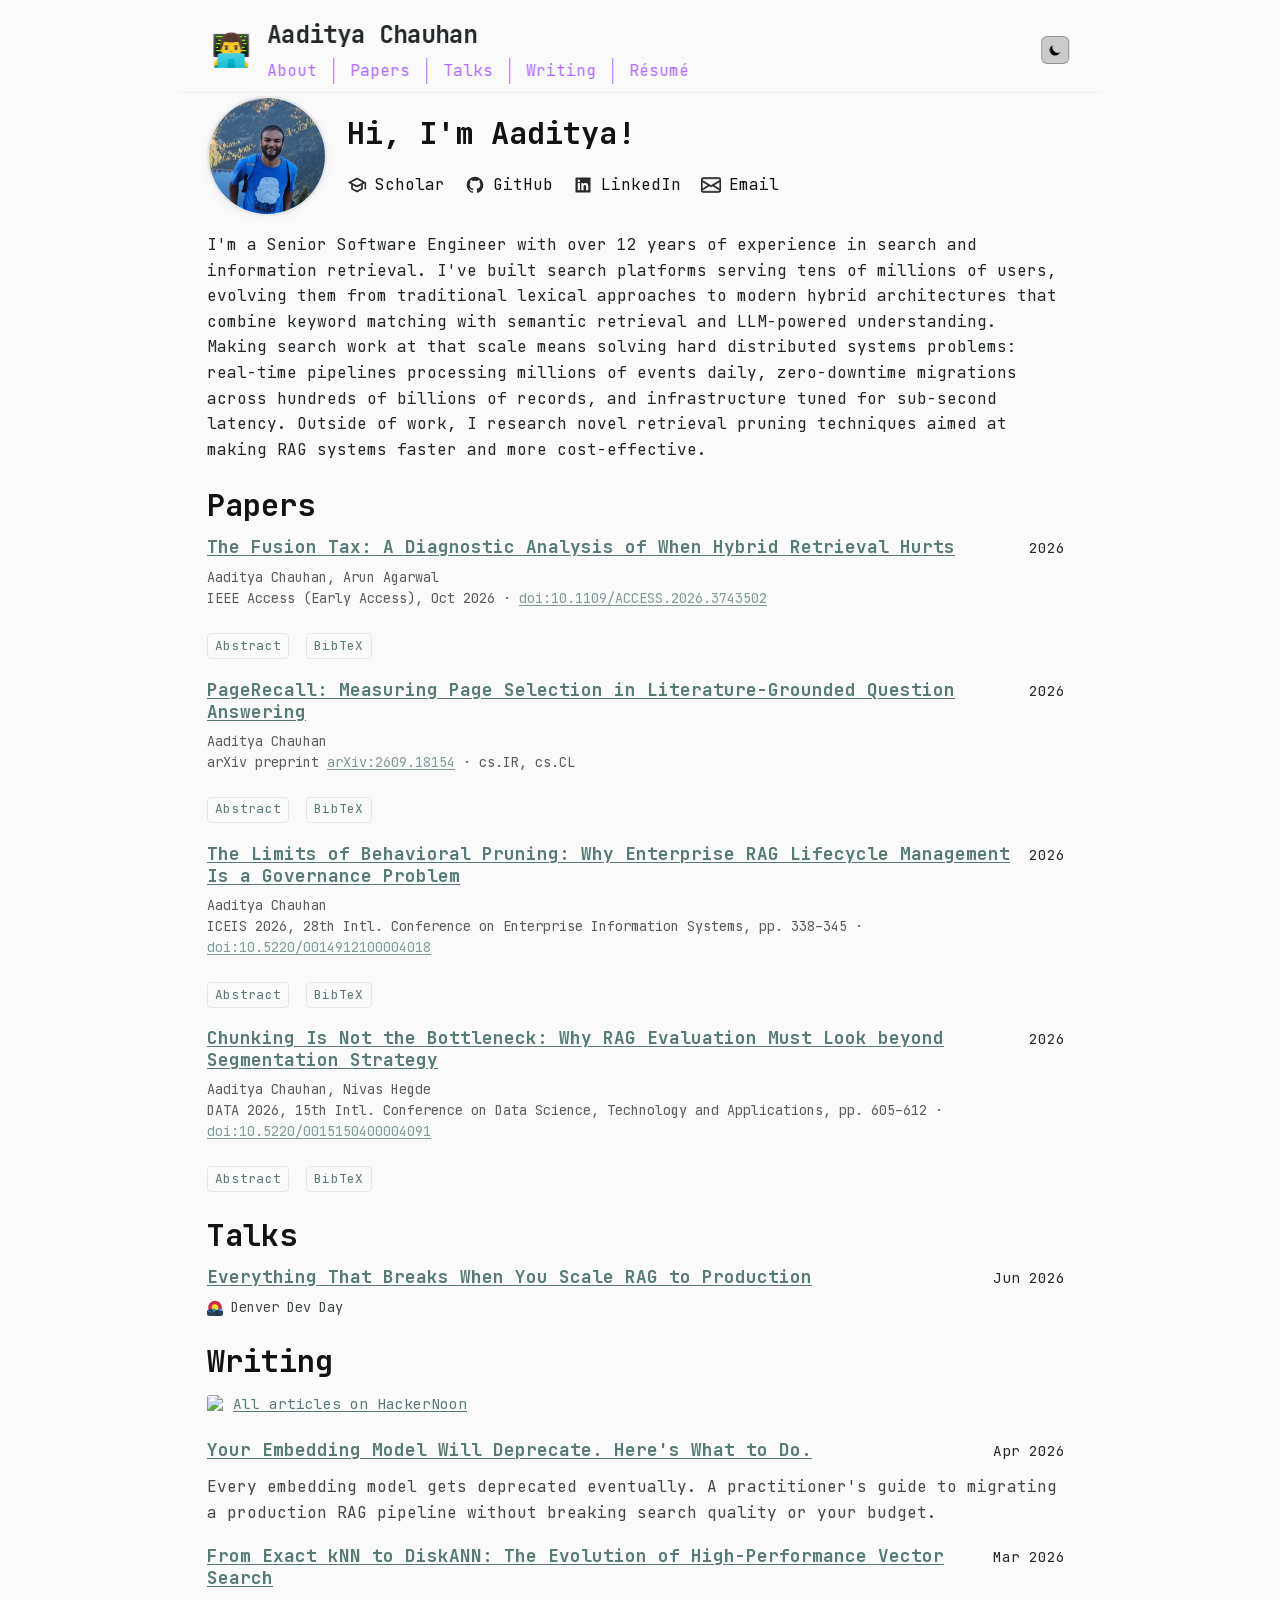
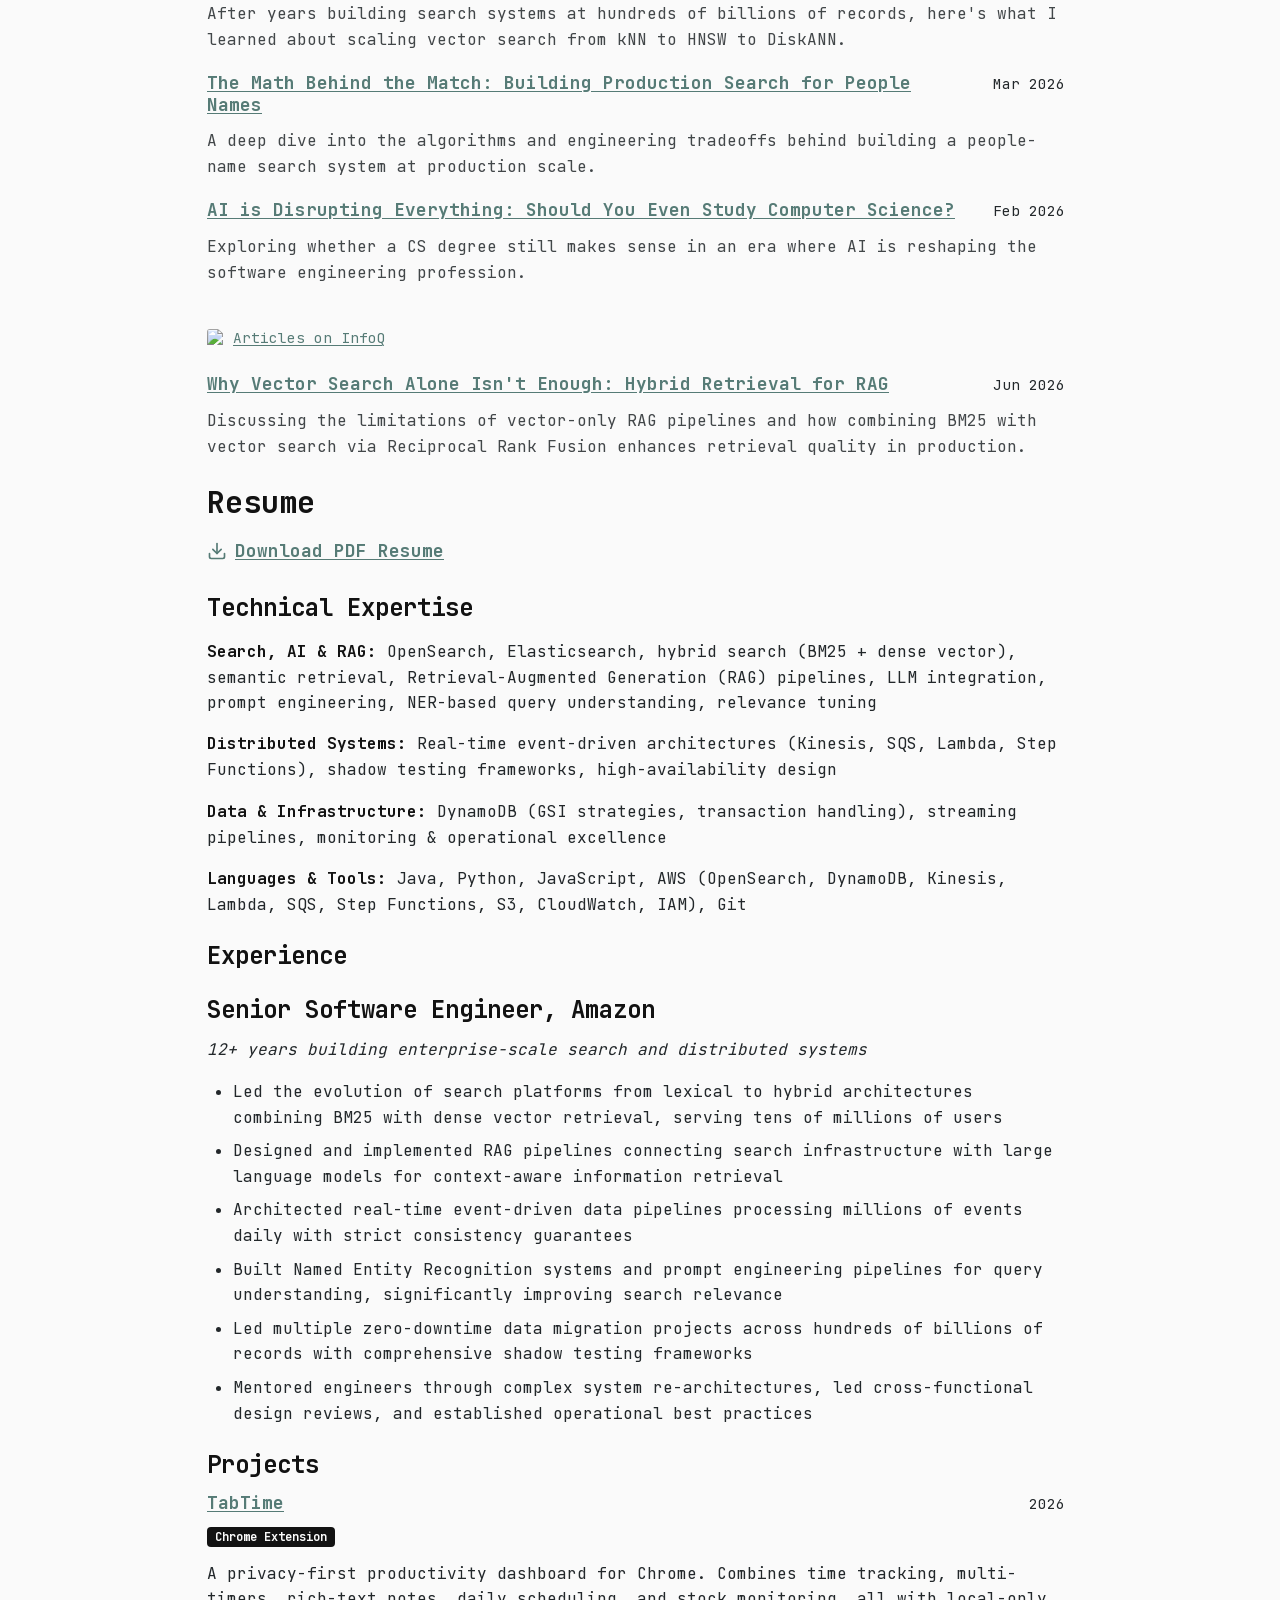
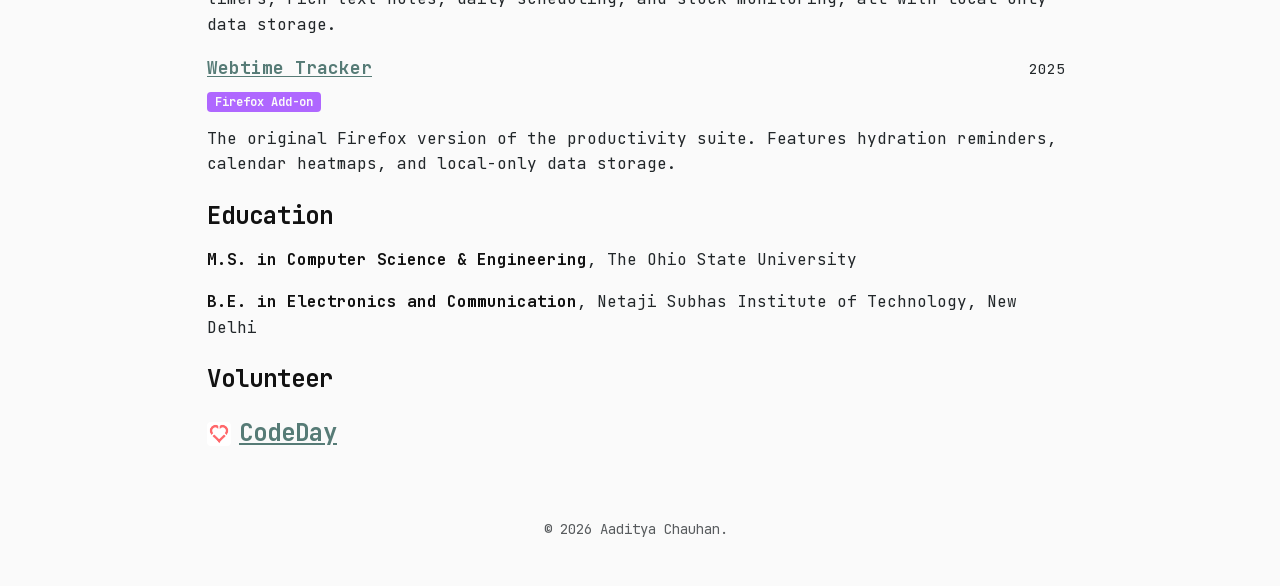
==== commit ad0bc47f: "feat: add The Fusion Tax (IEEE Access) to Papers IEEE Access early-access article, doi:10.1109/ACCES" ====
--- a/index.html
+++ b/index.html
@@ -82,6 +82,26 @@
           "inLanguage": "en",
           "author": { "@id": "https://aadityc91.github.io/#person" },
           "publisher": { "@id": "https://aadityc91.github.io/#person" }
+        },
+        {
+          "@type": "ScholarlyArticle",
+          "headline": "The Fusion Tax: A Diagnostic Analysis of When Hybrid Retrieval Hurts",
+          "name": "The Fusion Tax: A Diagnostic Analysis of When Hybrid Retrieval Hurts",
+          "author": [
+            { "@id": "https://aadityc91.github.io/#person" },
+            { "@type": "Person", "name": "Arun Agarwal" }
+          ],
+          "datePublished": "2026-10-15",
+          "url": "https://ieeexplore.ieee.org/document/11738423",
+          "identifier": "https://doi.org/10.1109/ACCESS.2026.3743502",
+          "isPartOf": {
+            "@type": "Periodical",
+            "name": "IEEE Access",
+            "issn": "2169-3536"
+          },
+          "publisher": { "@type": "Organization", "name": "IEEE" },
+          "isAccessibleForFree": true,
+          "about": ["Information Retrieval", "Hybrid Retrieval", "Retrieval-Augmented Generation"]
         },
         {
           "@type": "ScholarlyArticle",
@@ -245,6 +265,34 @@
 
                 <div style="margin-bottom: 1.25rem;">
                   <div style="display:flex; justify-content:space-between; align-items:baseline;">
+                    <h3 style="margin:0; font-size:1.1rem;"><a href="https://ieeexplore.ieee.org/document/11738423" target="_blank" class="cactus-link">The Fusion Tax: A Diagnostic Analysis of When Hybrid Retrieval Hurts</a></h3>
+                    <span style="color:var(--color-text-offset); font-size:0.9rem; white-space:nowrap; margin-left:1rem;">2026</span>
+                  </div>
+                  <p class="paper-meta" style="margin-top:0.5rem; color:var(--color-global-text); opacity:0.75;">
+                    Aaditya Chauhan, Arun Agarwal<br>
+                    IEEE Access (Early Access), Oct 2026 · <a href="https://doi.org/10.1109/ACCESS.2026.3743502" target="_blank" class="cactus-link">doi:10.1109/ACCESS.2026.3743502</a>
+                  </p>
+                  <details class="abstract-block">
+                    <summary>Abstract</summary>
+                    <p>Hybrid retrieval, which fuses a sparse lexical retriever with a dense neural one, is the default recommendation of most search stacks and retrieval-augmented generation frameworks, usually with reciprocal rank fusion (RRF), on the strength of aggregate gains. We ask what fusion costs on individual queries, treating “do not fuse” as a first-class outcome, in the setting in which hybrid retrieval is deployed: a standard Anserini BM25, five dense encoders spanning 22M–596M parameters and three model generations, a learned-sparse (SPLADE) alternative, and a cross-encoder second stage, on seven BEIR datasets and three fusion functions. Even the best method, dense-weighted score interpolation, ranks relevant documents below the better of its two components on 13–48% of queries and below the deployable dense-only retriever on 8–21% (14–48% and 11–25% at a weight selected under leave-one-corpus-out validation), while beating dense-only in aggregate on every corpus with the primary encoder; the downside is significant under loss-averse risk-sensitive evaluation on six of the seven corpora. We call this loss the fusion tax. It is mostly a ranking effect that preserves recall in aggregate, it is most likely on the queries that only one retriever covers, and it persists across the encoder ladder and the SPLADE substitution. RRF carries the higher tax wherever the dense retriever is clearly stronger and only beats dense-only where the two components are balanced. Fusion failure is weakly predictable within a corpus but transfers unreliably across corpora, because the features that predict it change sign with the sparse–dense balance. A cross-encoder recovers part of the tax only where it is itself reliable. We distill these findings into guidance that keys the fusion decision to the measured sparse–dense balance of the target corpus.</p>
+                  </details>
+                  <details class="cite-block">
+                    <summary>BibTeX</summary>
+                    <pre><code>@article{chauhan2026fusiontax,
+                  author  = {Chauhan, Aaditya and Agarwal, Arun},
+                  title   = {The Fusion Tax: A Diagnostic Analysis of When Hybrid
+                             Retrieval Hurts},
+                  journal = {IEEE Access},
+                  year    = {2026},
+                  doi     = {10.1109/ACCESS.2026.3743502},
+                  issn    = {2169-3536},
+                  note    = {Early Access}
+                }</code></pre>
+                  </details>
+                </div>
+
+                <div style="margin-bottom: 1.25rem;">
+                  <div style="display:flex; justify-content:space-between; align-items:baseline;">
                     <h3 style="margin:0; font-size:1.1rem;"><a href="https://arxiv.org/abs/2609.18154" target="_blank" class="cactus-link">PageRecall: Measuring Page Selection in Literature-Grounded Question Answering</a></h3>
                     <span style="color:var(--color-text-offset); font-size:0.9rem; white-space:nowrap; margin-left:1rem;">2026</span>
                   </div>
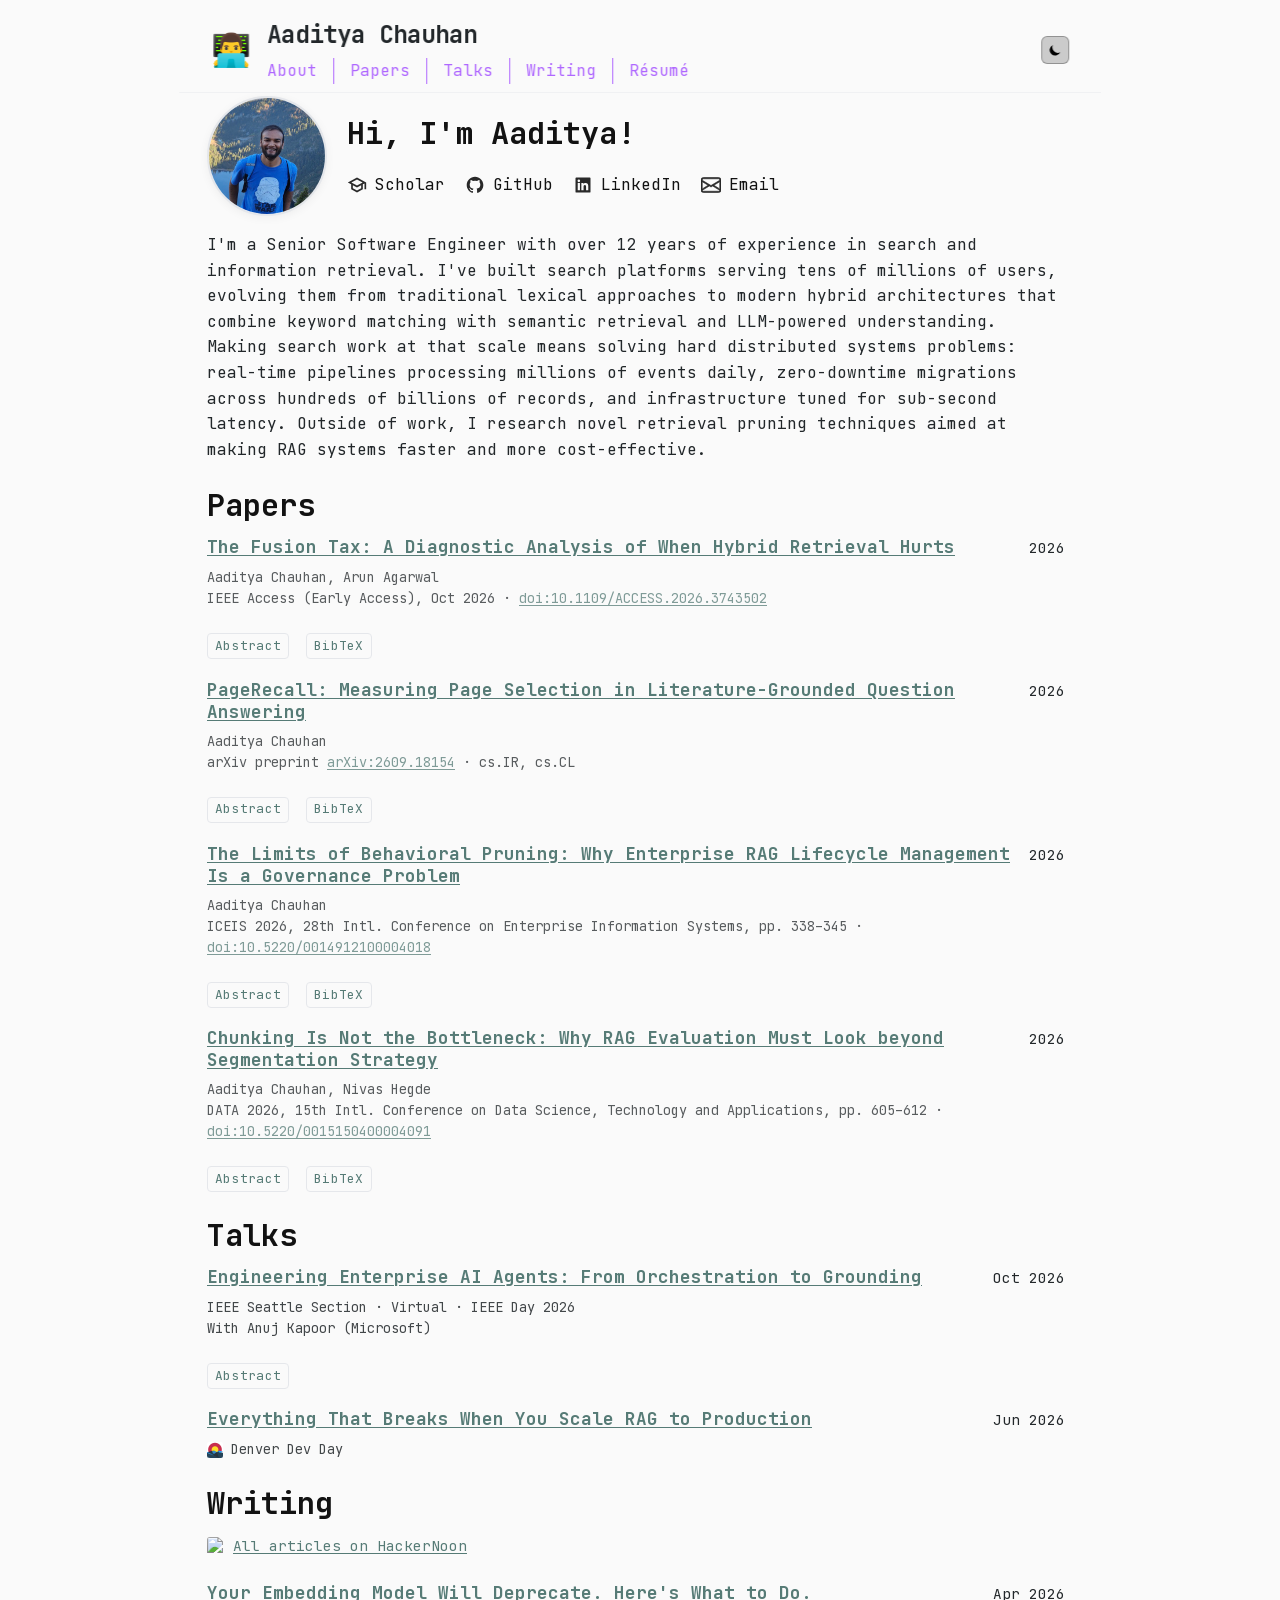
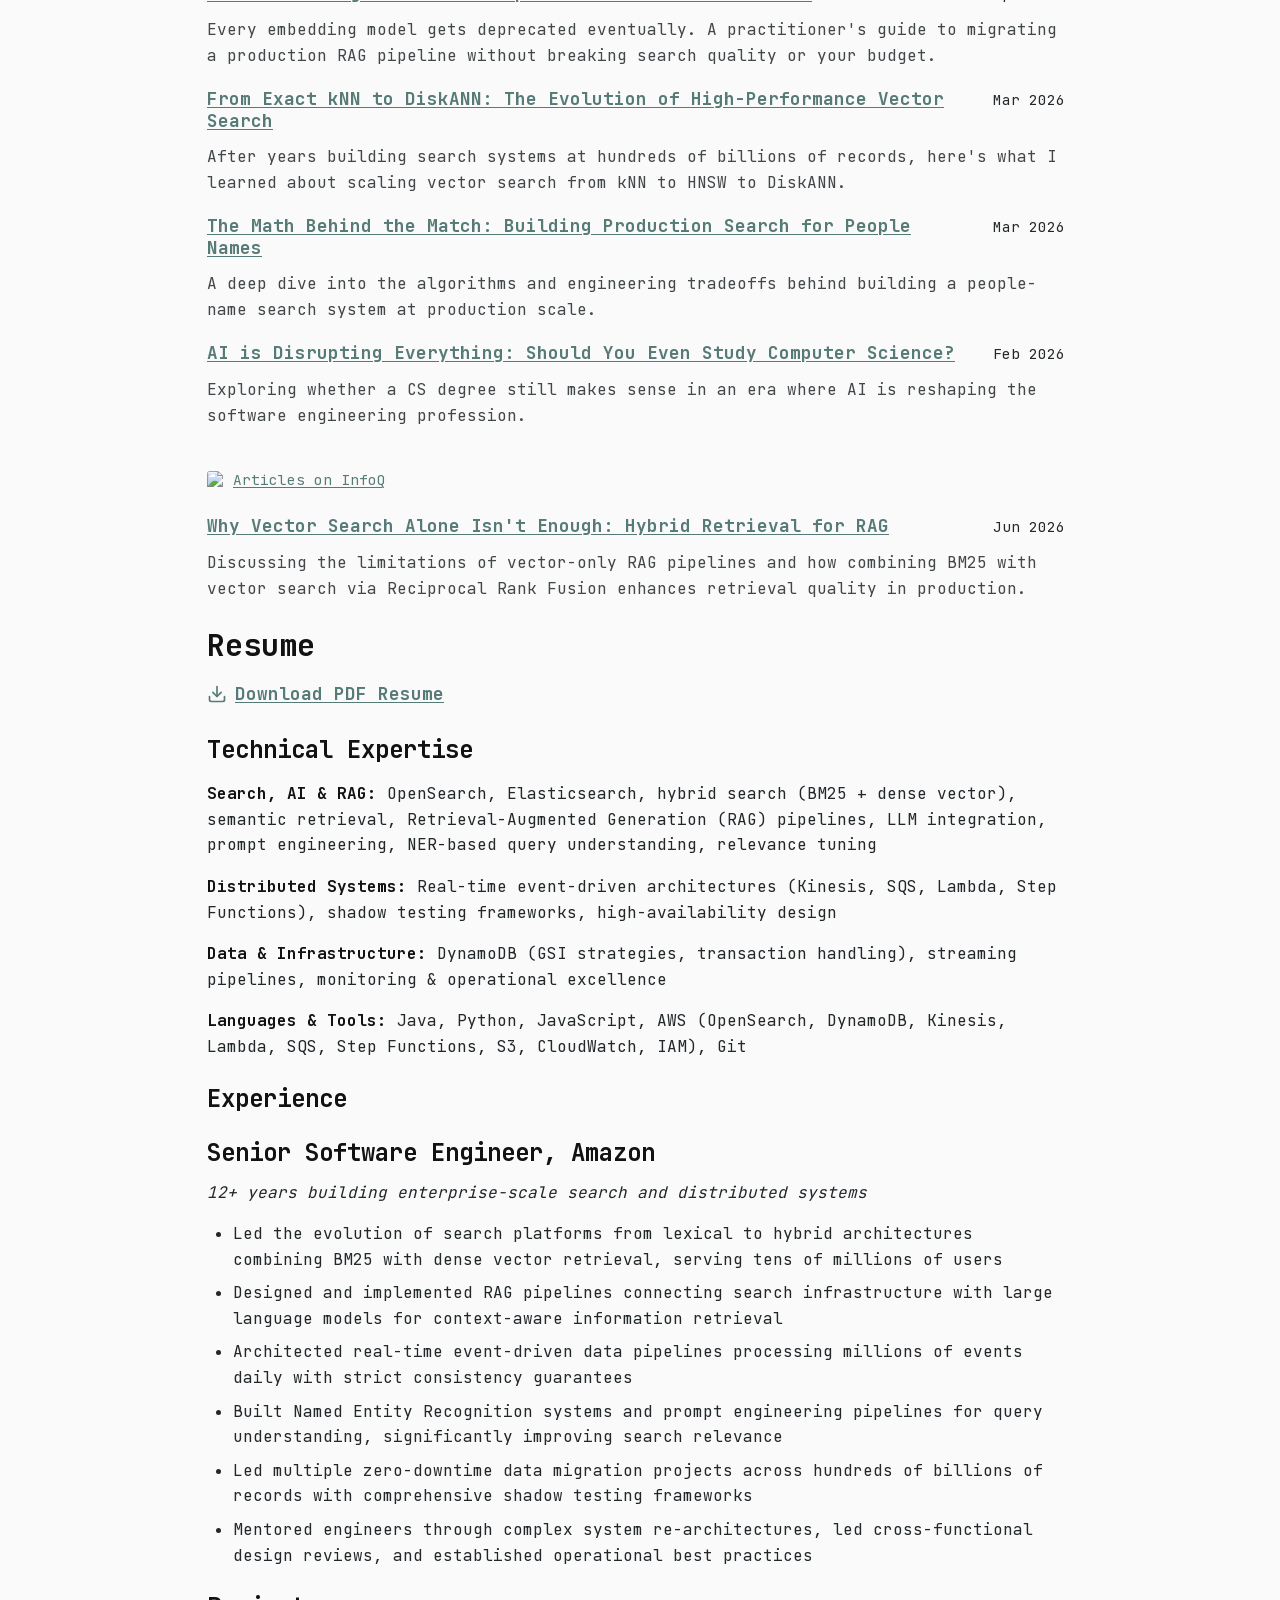
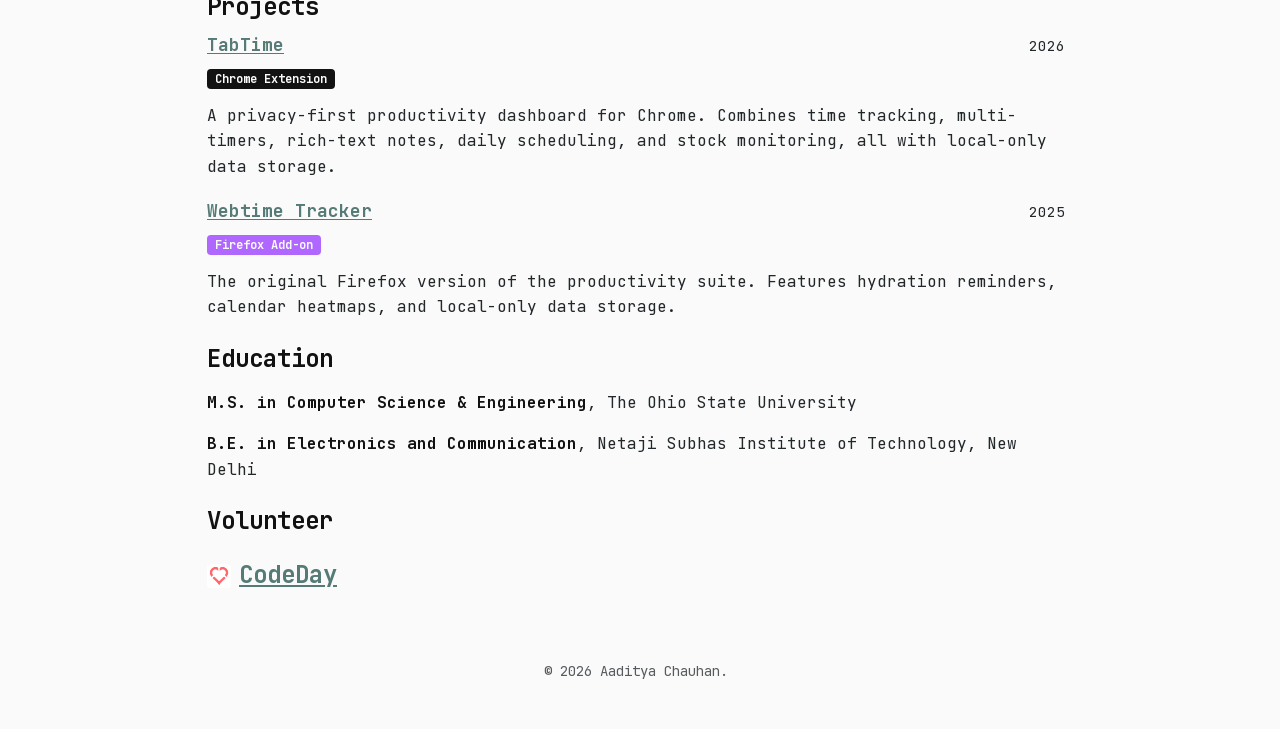
==== commit 42bede16: "feat: add IEEE Seattle Section talk to Talks vTools event pages are archived after the event, so the" ====
--- a/index.html
+++ b/index.html
@@ -391,6 +391,25 @@
 
                 <div style="margin-bottom: 1.25rem;">
                   <div style="display:flex; justify-content:space-between; align-items:baseline;">
+                    <h3 style="margin:0; font-size:1.1rem;"><a href="https://events.vtools.ieee.org/m/586098" target="_blank" class="cactus-link">Engineering Enterprise AI Agents: From Orchestration to Grounding</a></h3>
+                    <span style="color:var(--color-text-offset); font-size:0.9rem; white-space:nowrap; margin-left:1rem;">Oct 2026</span>
+                  </div>
+                  <p class="paper-meta" style="margin-top:0.5rem; color:var(--color-global-text); opacity:0.85;">
+                    IEEE Seattle Section · Virtual · IEEE Day 2026<br>
+                    With Anuj Kapoor (Microsoft)
+                  </p>
+                  <details class="abstract-block">
+                    <summary>Abstract</summary>
+                    <div class="panel">
+                      <p>Moving AI agents from prototypes to production requires more than a powerful language model. Enterprise systems must orchestrate agents and tools, manage context, enforce security and tenant isolation, integrate with existing services, and ground responses in complex organizational knowledge.</p>
+                      <p>The session explores these challenges through two complementary perspectives. The first presents a working model inspired by an enterprise customer service scenario, demonstrating architectural patterns for enterprise Copilot systems: multi-tenant design, multi-agent and tool orchestration, security, graphical workflow design, and direct MCP-based tool invocation.</p>
+                      <p>The second focuses on keeping agents grounded so they answer from real data instead of hallucinating. Following one customer question end to end, it covers identity files that set an agent’s rules and boundaries, MCP-connected knowledge bases, and the search layer underneath: why vector search alone misses exact names and terms, how hybrid retrieval fixes that, how multimodal embeddings reach knowledge in tables and images, and the compute, memory and cost walls retrieval hits as knowledge bases grow to billions of documents.</p>
+                    </div>
+                  </details>
+                </div>
+
+                <div style="margin-bottom: 1.25rem;">
+                  <div style="display:flex; justify-content:space-between; align-items:baseline;">
                     <h3 style="margin:0; font-size:1.1rem;"><a href="https://denverdevday.github.io/jun-2026/index.html#schedule" target="_blank" class="cactus-link">Everything That Breaks When You Scale RAG to Production</a></h3>
                     <span style="color:var(--color-text-offset); font-size:0.9rem; white-space:nowrap; margin-left:1rem;">Jun 2026</span>
                   </div>
--- a/styles.css
+++ b/styles.css
@@ -1718,8 +1718,30 @@
     text-decoration: underline;
 }
 
-/* Paper abstracts -- prose, so they read in the text face, not the code face. */
-.abstract-block p {
+/* Multi-paragraph abstracts: one panel, paragraphs inside it. */
+.abstract-block .panel {
+    padding: 0.7rem 0.9rem;
+    border-left: 2px solid var(--color-accent);
+    background-color: color-mix(in srgb, var(--color-accent-2) 4%, transparent);
+    font-size: 0.85rem;
+    line-height: 1.6;
+}
+
+.abstract-block .panel p {
+    margin: 0 0 0.65rem;
+    padding: 0;
+    border: none;
+    background: none;
+    font-size: inherit;
+    line-height: inherit;
+}
+
+.abstract-block .panel p:last-child {
+    margin-bottom: 0;
+}
+
+/* Single-paragraph abstracts (the papers). */
+.abstract-block > p {
     margin: 0;
     padding: 0.7rem 0.9rem;
     border-left: 2px solid var(--color-accent);
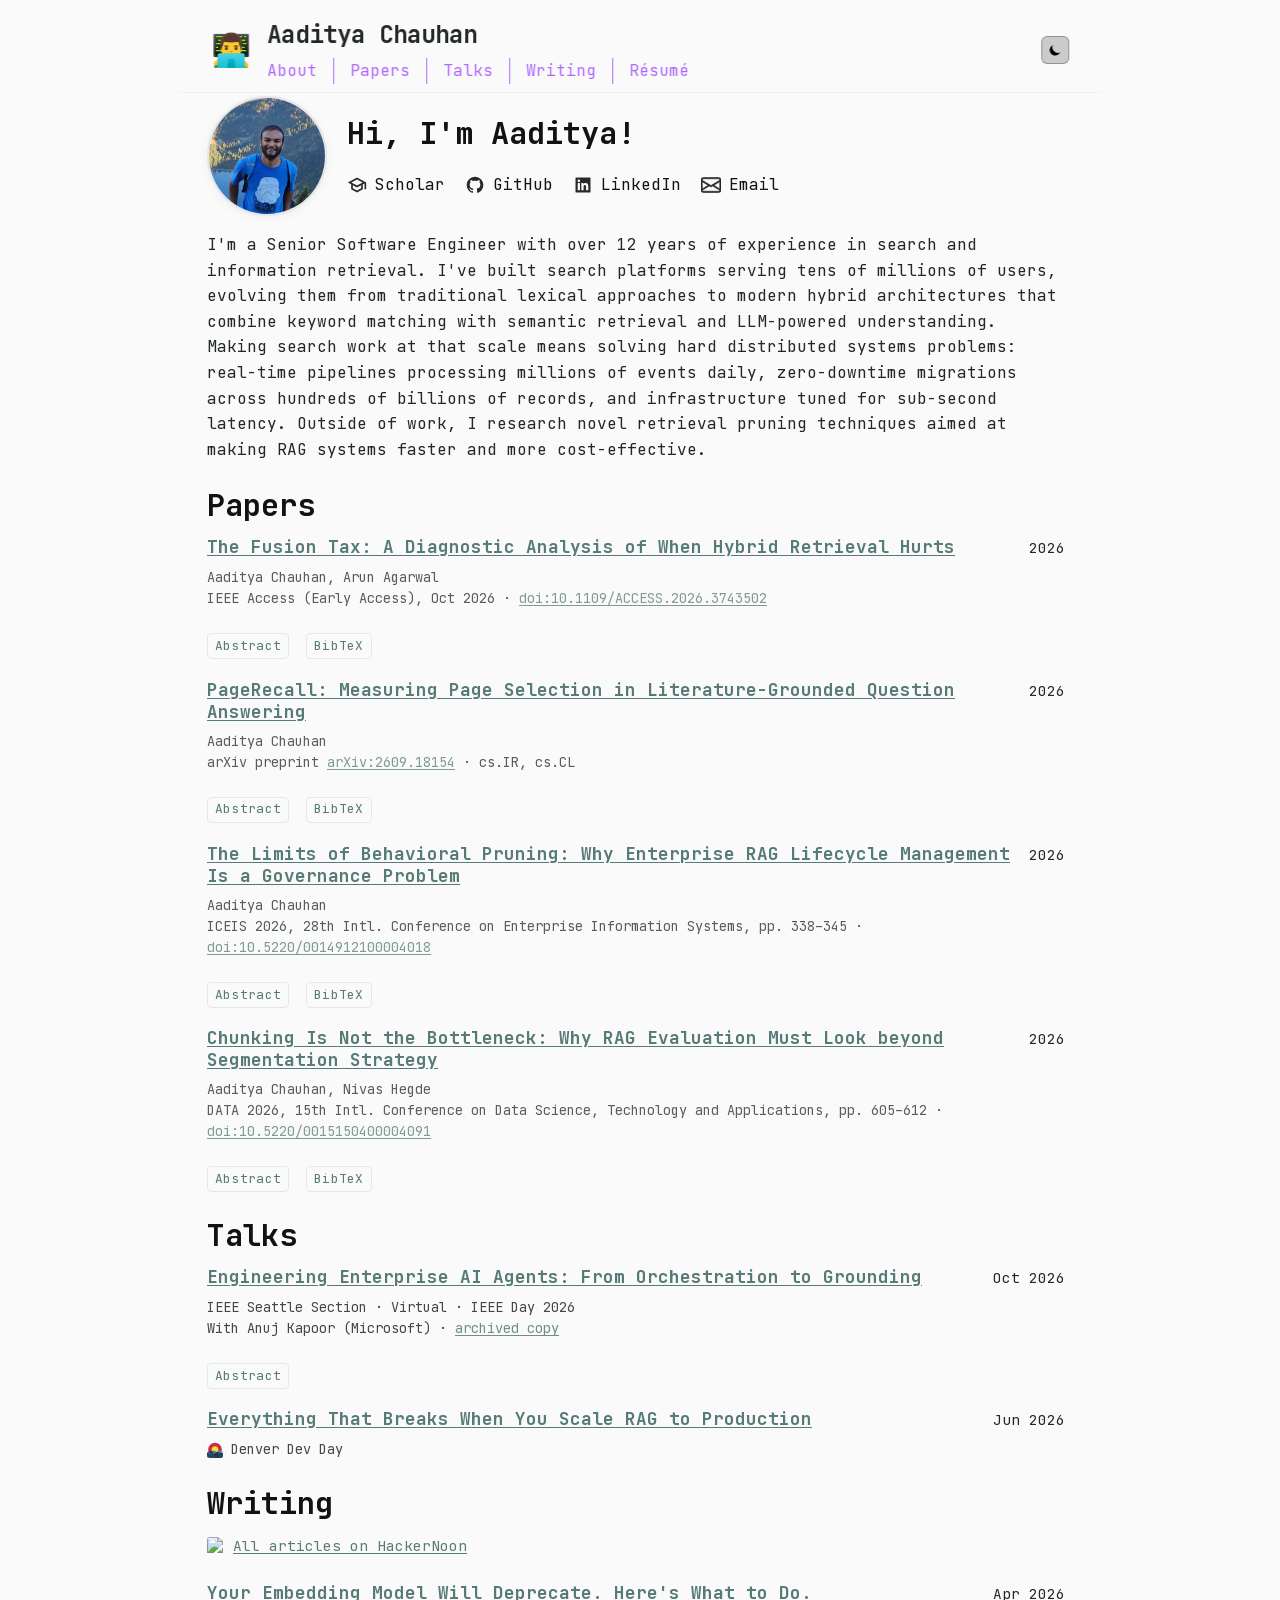
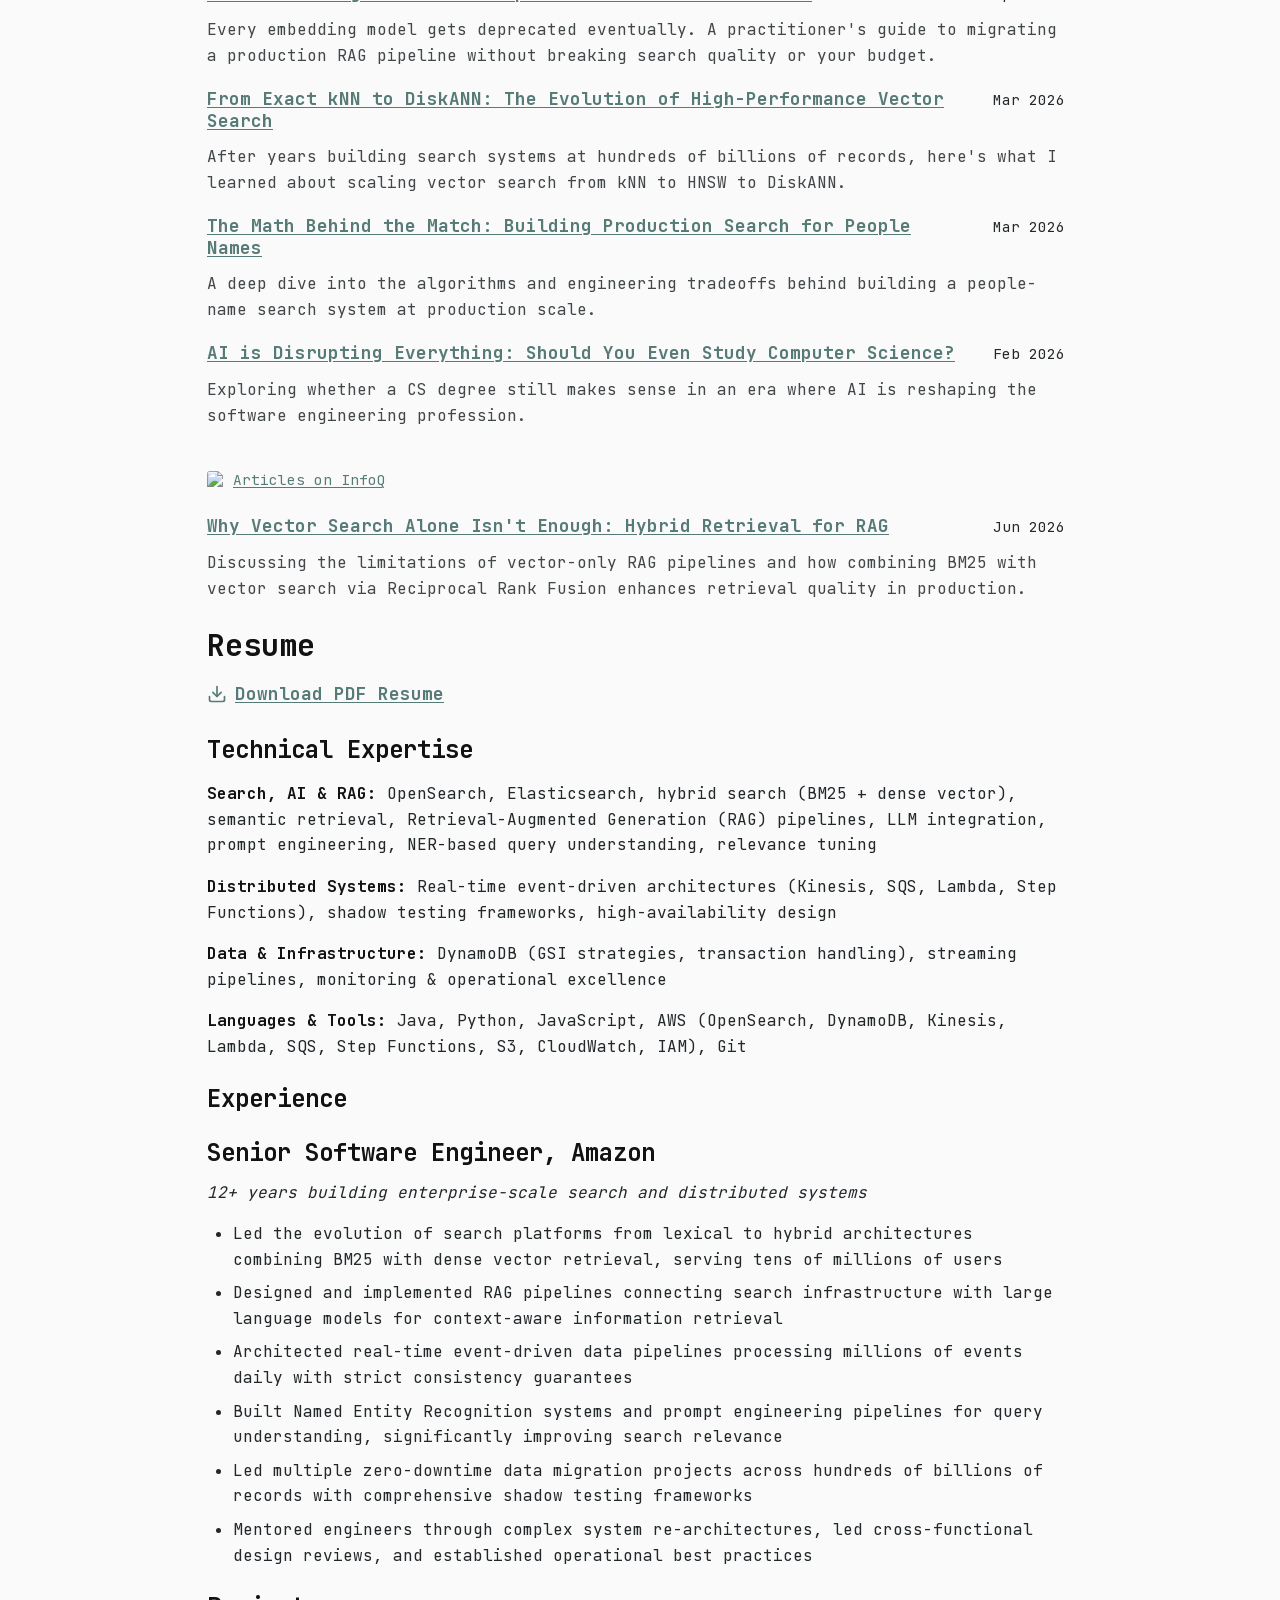
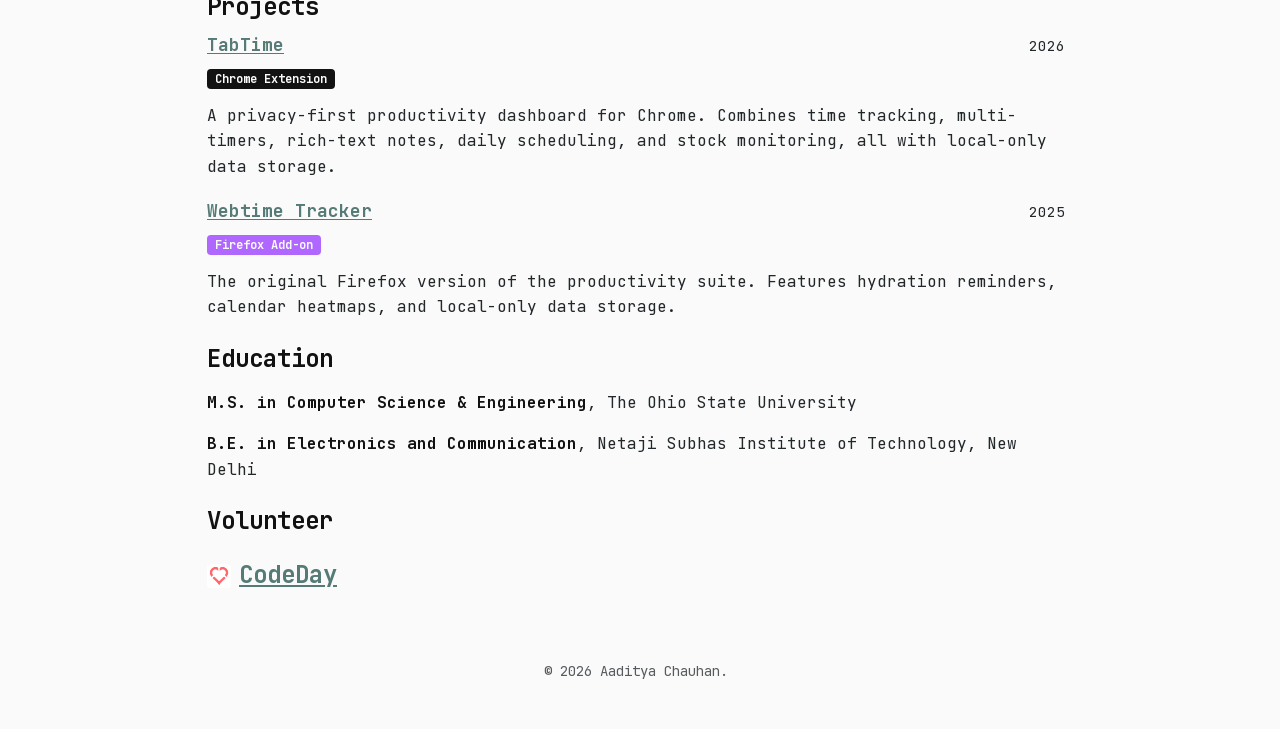
==== commit e9824dc1: "feat: archive fallback for IEEE talk, Event structured data - Link an Internet Archive snapshot of t" ====
--- a/index.html
+++ b/index.html
@@ -82,6 +82,35 @@
           "inLanguage": "en",
           "author": { "@id": "https://aadityc91.github.io/#person" },
           "publisher": { "@id": "https://aadityc91.github.io/#person" }
+        },
+        {
+          "@type": "Event",
+          "name": "Engineering Enterprise AI Agents: From Orchestration to Grounding",
+          "startDate": "2026-10-17",
+          "eventStatus": "https://schema.org/EventScheduled",
+          "eventAttendanceMode": "https://schema.org/OnlineEventAttendanceMode",
+          "location": {
+            "@type": "VirtualLocation",
+            "url": "https://events.vtools.ieee.org/m/586098"
+          },
+          "organizer": { "@type": "Organization", "name": "IEEE Seattle Section" },
+          "performer": [
+            { "@id": "https://aadityc91.github.io/#person" },
+            { "@type": "Person", "name": "Anuj Kapoor" }
+          ],
+          "url": "https://events.vtools.ieee.org/m/586098",
+          "isAccessibleForFree": true,
+          "description": "Architectural patterns for production agentic AI: multi-agent and tool orchestration, multi-tenant design, MCP-connected knowledge bases, and hybrid retrieval for grounding."
+        },
+        {
+          "@type": "Event",
+          "name": "Everything That Breaks When You Scale RAG to Production",
+          "startDate": "2026-06",
+          "eventStatus": "https://schema.org/EventScheduled",
+          "organizer": { "@type": "Organization", "name": "Denver Dev Day" },
+          "performer": { "@id": "https://aadityc91.github.io/#person" },
+          "url": "https://denverdevday.github.io/jun-2026/index.html#schedule",
+          "description": "Failure modes encountered taking retrieval-augmented generation systems from prototype to production scale."
         },
         {
           "@type": "ScholarlyArticle",
@@ -396,7 +425,7 @@
                   </div>
                   <p class="paper-meta" style="margin-top:0.5rem; color:var(--color-global-text); opacity:0.85;">
                     IEEE Seattle Section · Virtual · IEEE Day 2026<br>
-                    With Anuj Kapoor (Microsoft)
+                    With Anuj Kapoor (Microsoft) · <a href="https://web.archive.org/web/20261017204233/https://events.vtools.ieee.org/m/586098" target="_blank" class="cactus-link">archived copy</a>
                   </p>
                   <details class="abstract-block">
                     <summary>Abstract</summary>
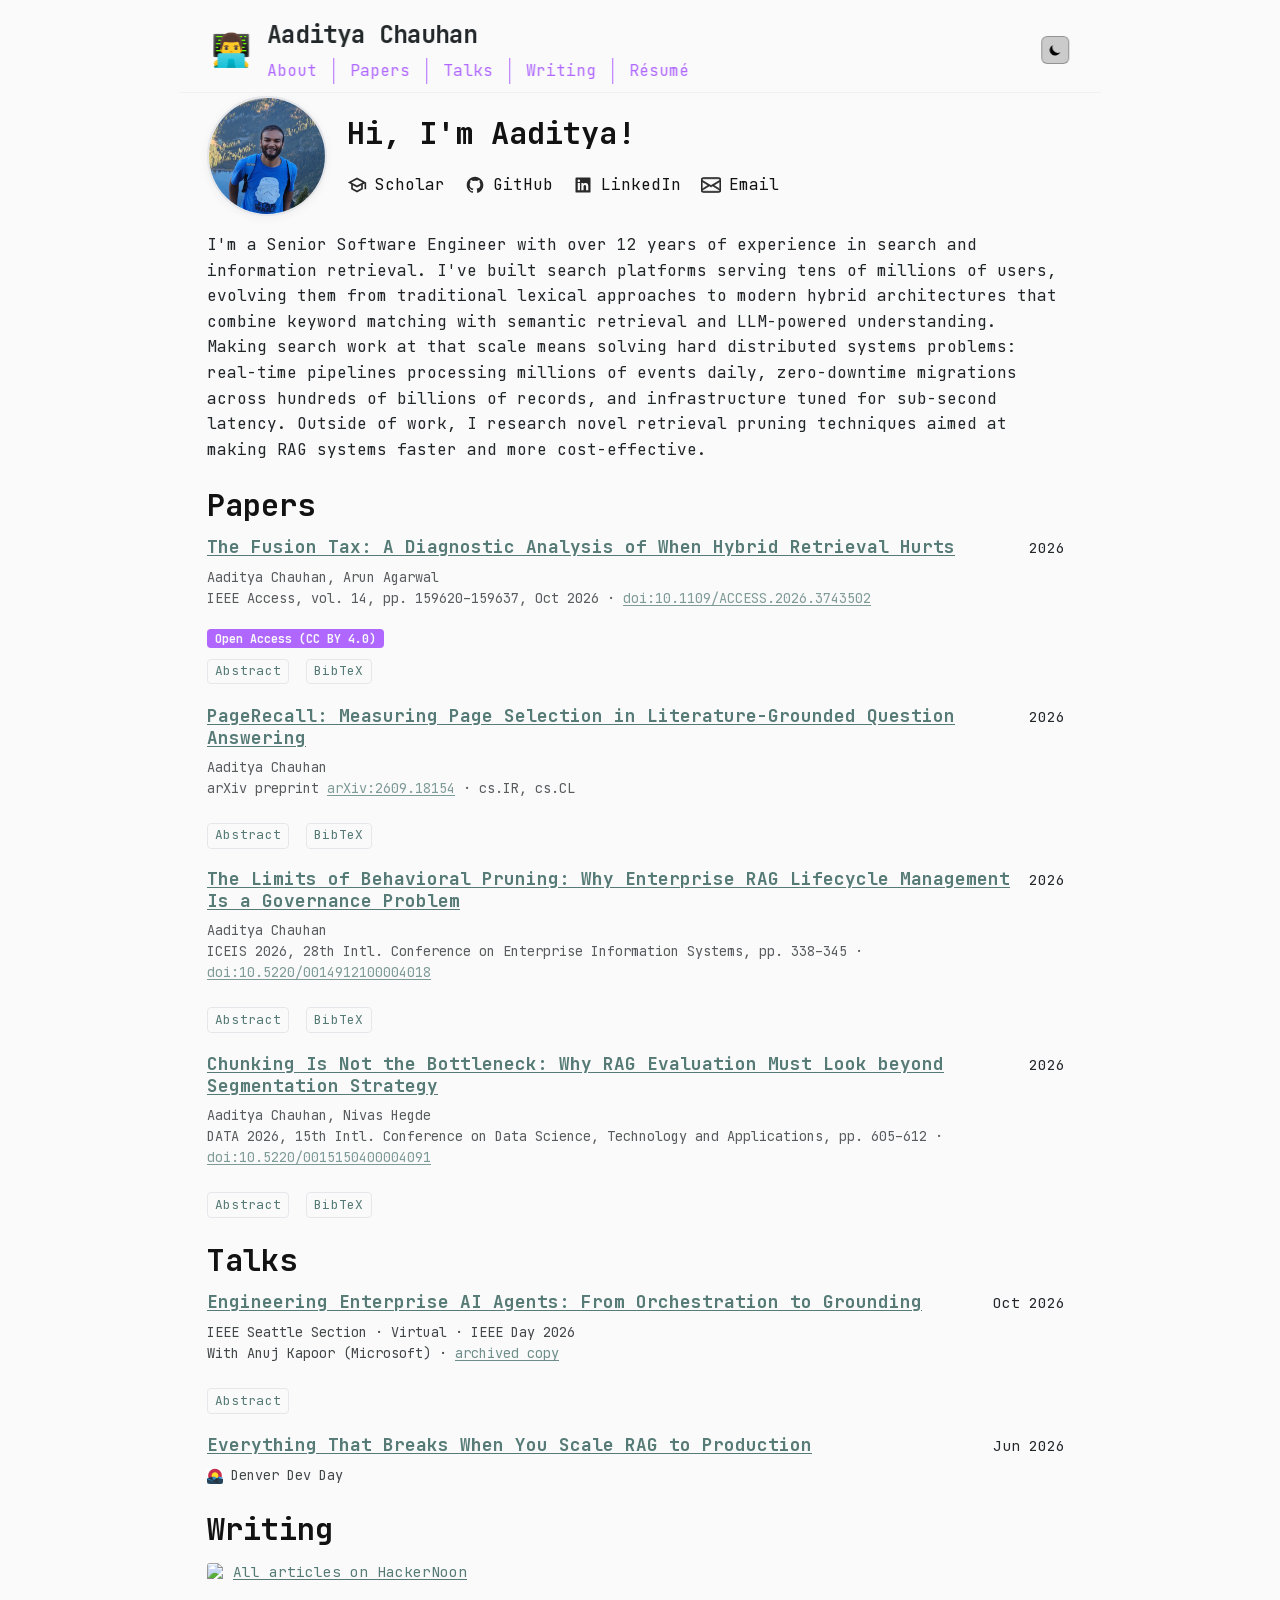
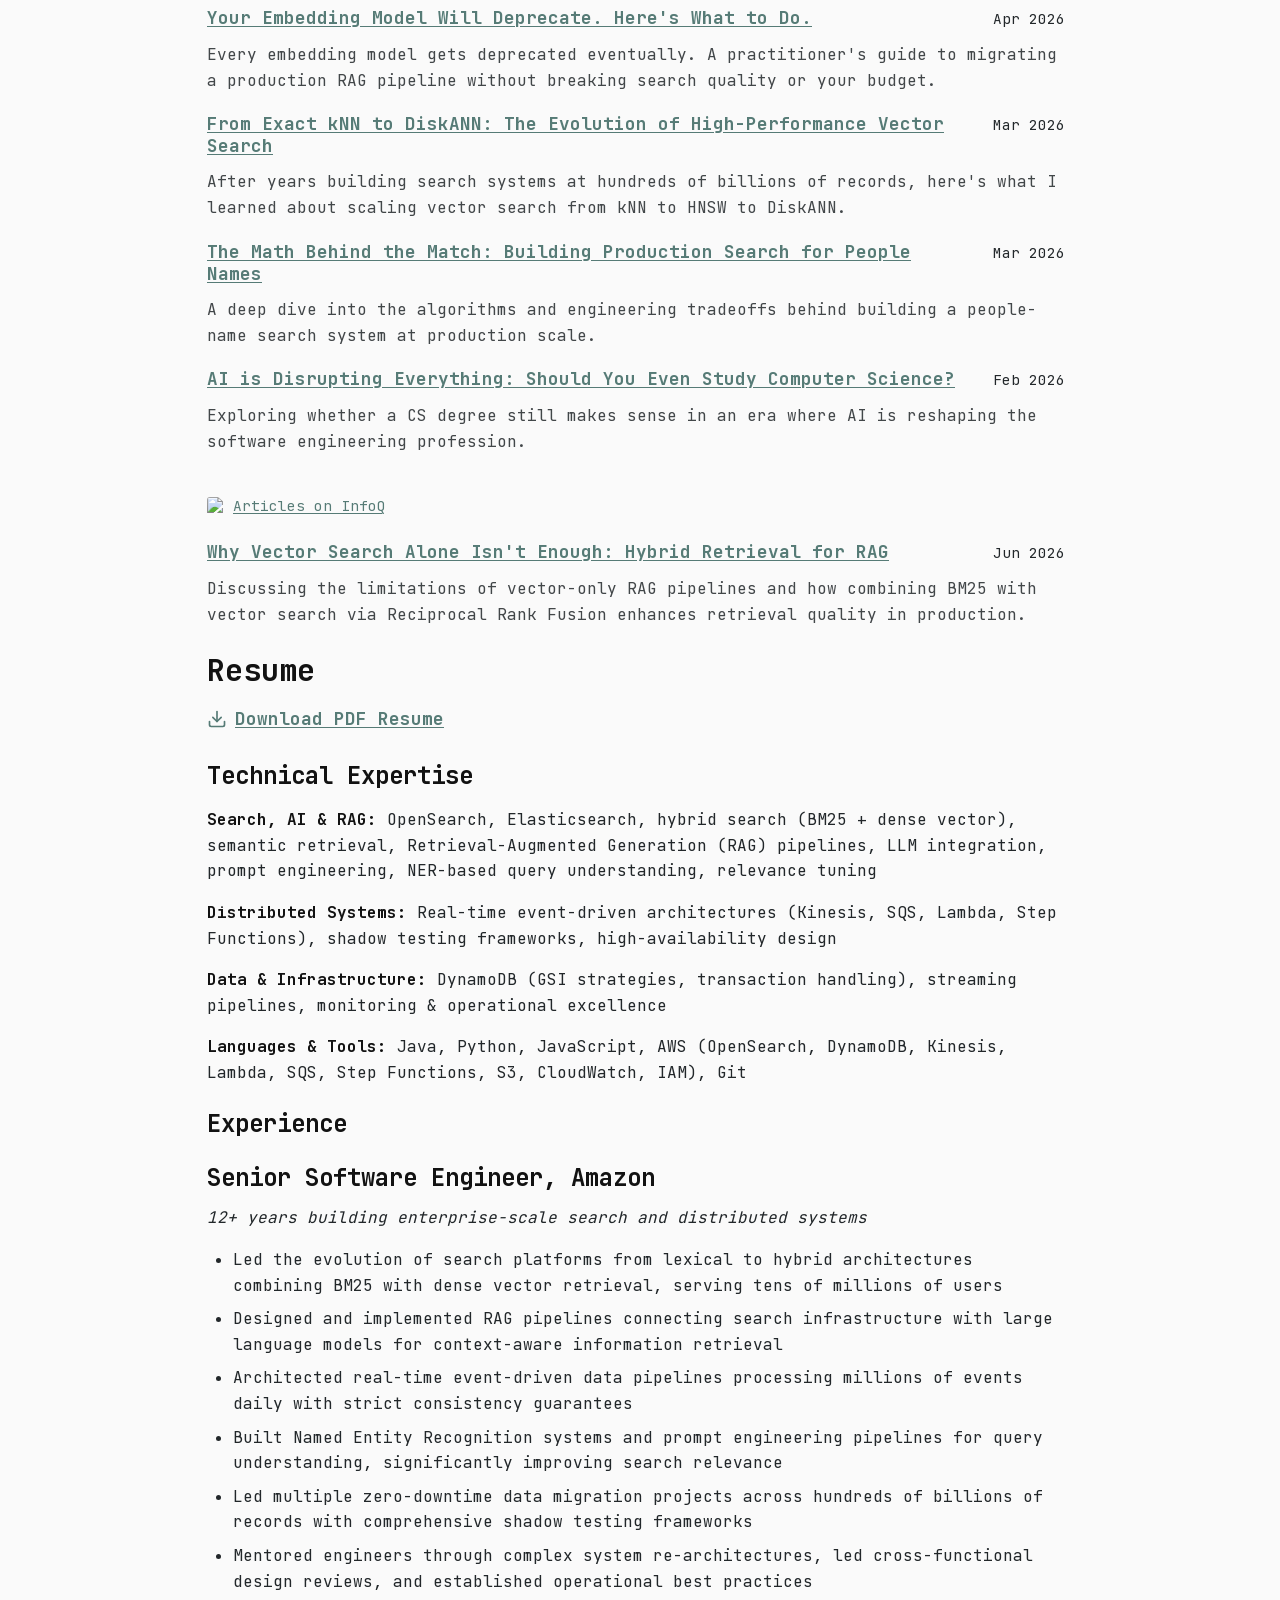
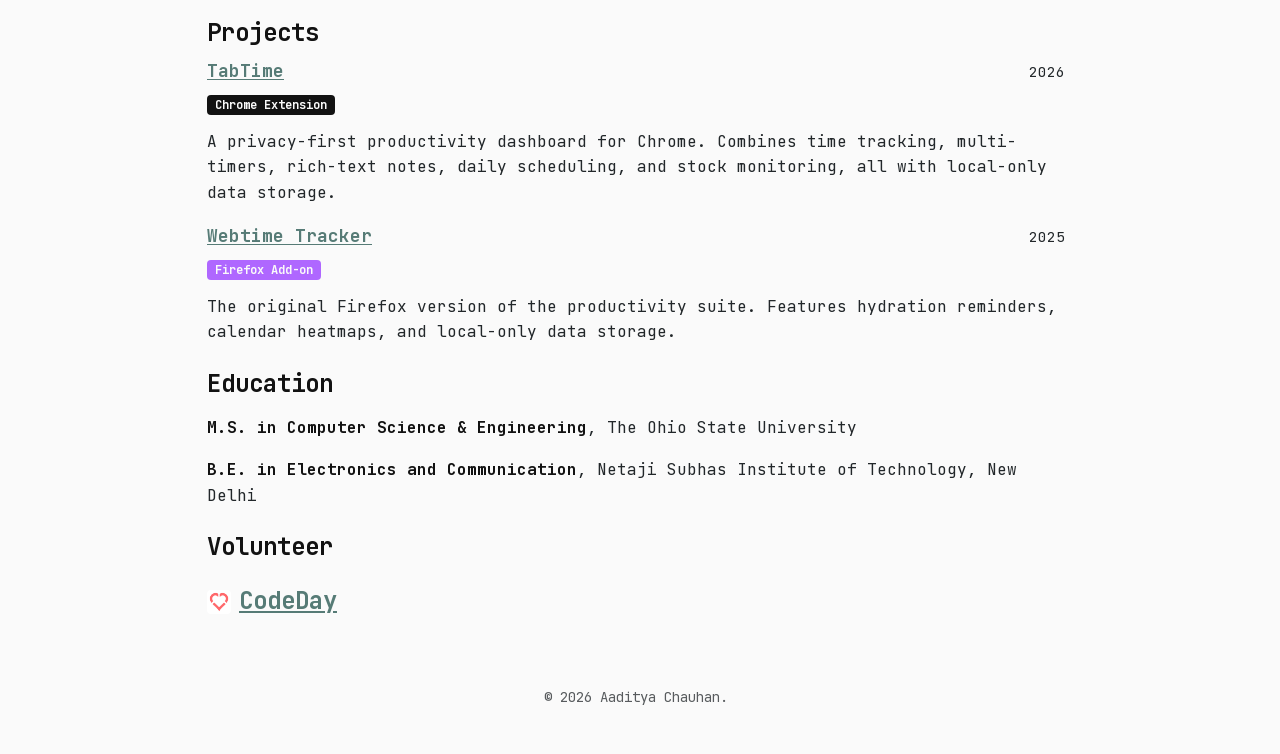
==== commit a0f3e3a3: "feat: The Fusion Tax is published, no longer Early Access IEEE Access vol. 14, pp. 159620-159637, Oc" ====
--- a/index.html
+++ b/index.html
@@ -123,13 +123,19 @@
           "datePublished": "2026-10-15",
           "url": "https://ieeexplore.ieee.org/document/11738423",
           "identifier": "https://doi.org/10.1109/ACCESS.2026.3743502",
+          "pagination": "159620-159637",
           "isPartOf": {
-            "@type": "Periodical",
-            "name": "IEEE Access",
-            "issn": "2169-3536"
+            "@type": "PublicationVolume",
+            "volumeNumber": "14",
+            "isPartOf": {
+              "@type": "Periodical",
+              "name": "IEEE Access",
+              "issn": "2169-3536"
+            }
           },
           "publisher": { "@type": "Organization", "name": "IEEE" },
           "isAccessibleForFree": true,
+          "license": "https://creativecommons.org/licenses/by/4.0/",
           "about": ["Information Retrieval", "Hybrid Retrieval", "Retrieval-Augmented Generation"]
         },
         {
@@ -299,11 +305,16 @@
                   </div>
                   <p class="paper-meta" style="margin-top:0.5rem; color:var(--color-global-text); opacity:0.75;">
                     Aaditya Chauhan, Arun Agarwal<br>
-                    IEEE Access (Early Access), Oct 2026 · <a href="https://doi.org/10.1109/ACCESS.2026.3743502" target="_blank" class="cactus-link">doi:10.1109/ACCESS.2026.3743502</a>
-                  </p>
+                    IEEE Access, vol. 14, pp. 159620–159637, Oct 2026 · <a href="https://doi.org/10.1109/ACCESS.2026.3743502" target="_blank" class="cactus-link">doi:10.1109/ACCESS.2026.3743502</a>
+                    <!-- arXiv: add once announced, e.g.
+                    <br>arXiv preprint <a href="https://arxiv.org/abs/XXXX.XXXXX" target="_blank" class="cactus-link">arXiv:XXXX.XXXXX</a> -->
+                  </p>
+                  <div style="margin-top:0.4rem;">
+                    <a href="https://creativecommons.org/licenses/by/4.0/" target="_blank" style="background:var(--color-accent); color:var(--color-global-bg); padding:2px 8px; border-radius:4px; font-size:0.72rem; font-weight:bold; text-decoration:none;">Open Access (CC BY 4.0)</a>
+                  </div>
                   <details class="abstract-block">
                     <summary>Abstract</summary>
-                    <p>Hybrid retrieval, which fuses a sparse lexical retriever with a dense neural one, is the default recommendation of most search stacks and retrieval-augmented generation frameworks, usually with reciprocal rank fusion (RRF), on the strength of aggregate gains. We ask what fusion costs on individual queries, treating “do not fuse” as a first-class outcome, in the setting in which hybrid retrieval is deployed: a standard Anserini BM25, five dense encoders spanning 22M–596M parameters and three model generations, a learned-sparse (SPLADE) alternative, and a cross-encoder second stage, on seven BEIR datasets and three fusion functions. Even the best method, dense-weighted score interpolation, ranks relevant documents below the better of its two components on 13–48% of queries and below the deployable dense-only retriever on 8–21% (14–48% and 11–25% at a weight selected under leave-one-corpus-out validation), while beating dense-only in aggregate on every corpus with the primary encoder; the downside is significant under loss-averse risk-sensitive evaluation on six of the seven corpora. We call this loss the fusion tax. It is mostly a ranking effect that preserves recall in aggregate, it is most likely on the queries that only one retriever covers, and it persists across the encoder ladder and the SPLADE substitution. RRF carries the higher tax wherever the dense retriever is clearly stronger and only beats dense-only where the two components are balanced. Fusion failure is weakly predictable within a corpus but transfers unreliably across corpora, because the features that predict it change sign with the sparse–dense balance. A cross-encoder recovers part of the tax only where it is itself reliable. We distill these findings into guidance that keys the fusion decision to the measured sparse–dense balance of the target corpus.</p>
+                    <p>Hybrid retrieval, which fuses a sparse lexical retriever with a dense neural one, is widely recommended in the software documentation surveyed in September 2026, usually with reciprocal rank fusion (RRF), on the strength of aggregate gains. We ask what fusion costs on individual queries, treating “do not fuse” as a first-class outcome, in the setting in which hybrid retrieval is deployed: a standard Anserini BM25, five dense encoders spanning 22M–596M parameters and three model generations, a learned-sparse (SPLADE) alternative, and a cross-encoder second stage, on seven BEIR datasets and three fusion functions. Even the best method, dense-weighted score interpolation, ranks relevant documents below the better of its two components on 13–48% of queries and below the deployable dense-only retriever on 8–21% (14–48% and 11–25% at a weight selected under leave-one-corpus-out validation), while beating dense-only in aggregate on every corpus with the primary encoder; the downside is significant under loss-averse risk-sensitive evaluation on six of the seven corpora. We call this loss the fusion tax. It is mostly a ranking effect that preserves recall in aggregate, it is most likely on the queries that only one retriever covers, and it persists across the encoder ladder and the SPLADE substitution. RRF carries the higher tax wherever the dense retriever is clearly stronger and only beats dense-only where the two components are balanced. Fusion failure is weakly predictable within a corpus but transfers unreliably across corpora, because the features that predict it change sign with the sparse–dense balance. A cross-encoder recovers part of the tax only where it is itself reliable. We distill these findings into guidance that keys the fusion decision to the measured sparse–dense balance of the target corpus.</p>
                   </details>
                   <details class="cite-block">
                     <summary>BibTeX</summary>
@@ -312,10 +323,12 @@
                   title   = {The Fusion Tax: A Diagnostic Analysis of When Hybrid
                              Retrieval Hurts},
                   journal = {IEEE Access},
+                  volume  = {14},
+                  pages   = {159620--159637},
                   year    = {2026},
+                  month   = oct,
                   doi     = {10.1109/ACCESS.2026.3743502},
-                  issn    = {2169-3536},
-                  note    = {Early Access}
+                  issn    = {2169-3536}
                 }</code></pre>
                   </details>
                 </div>
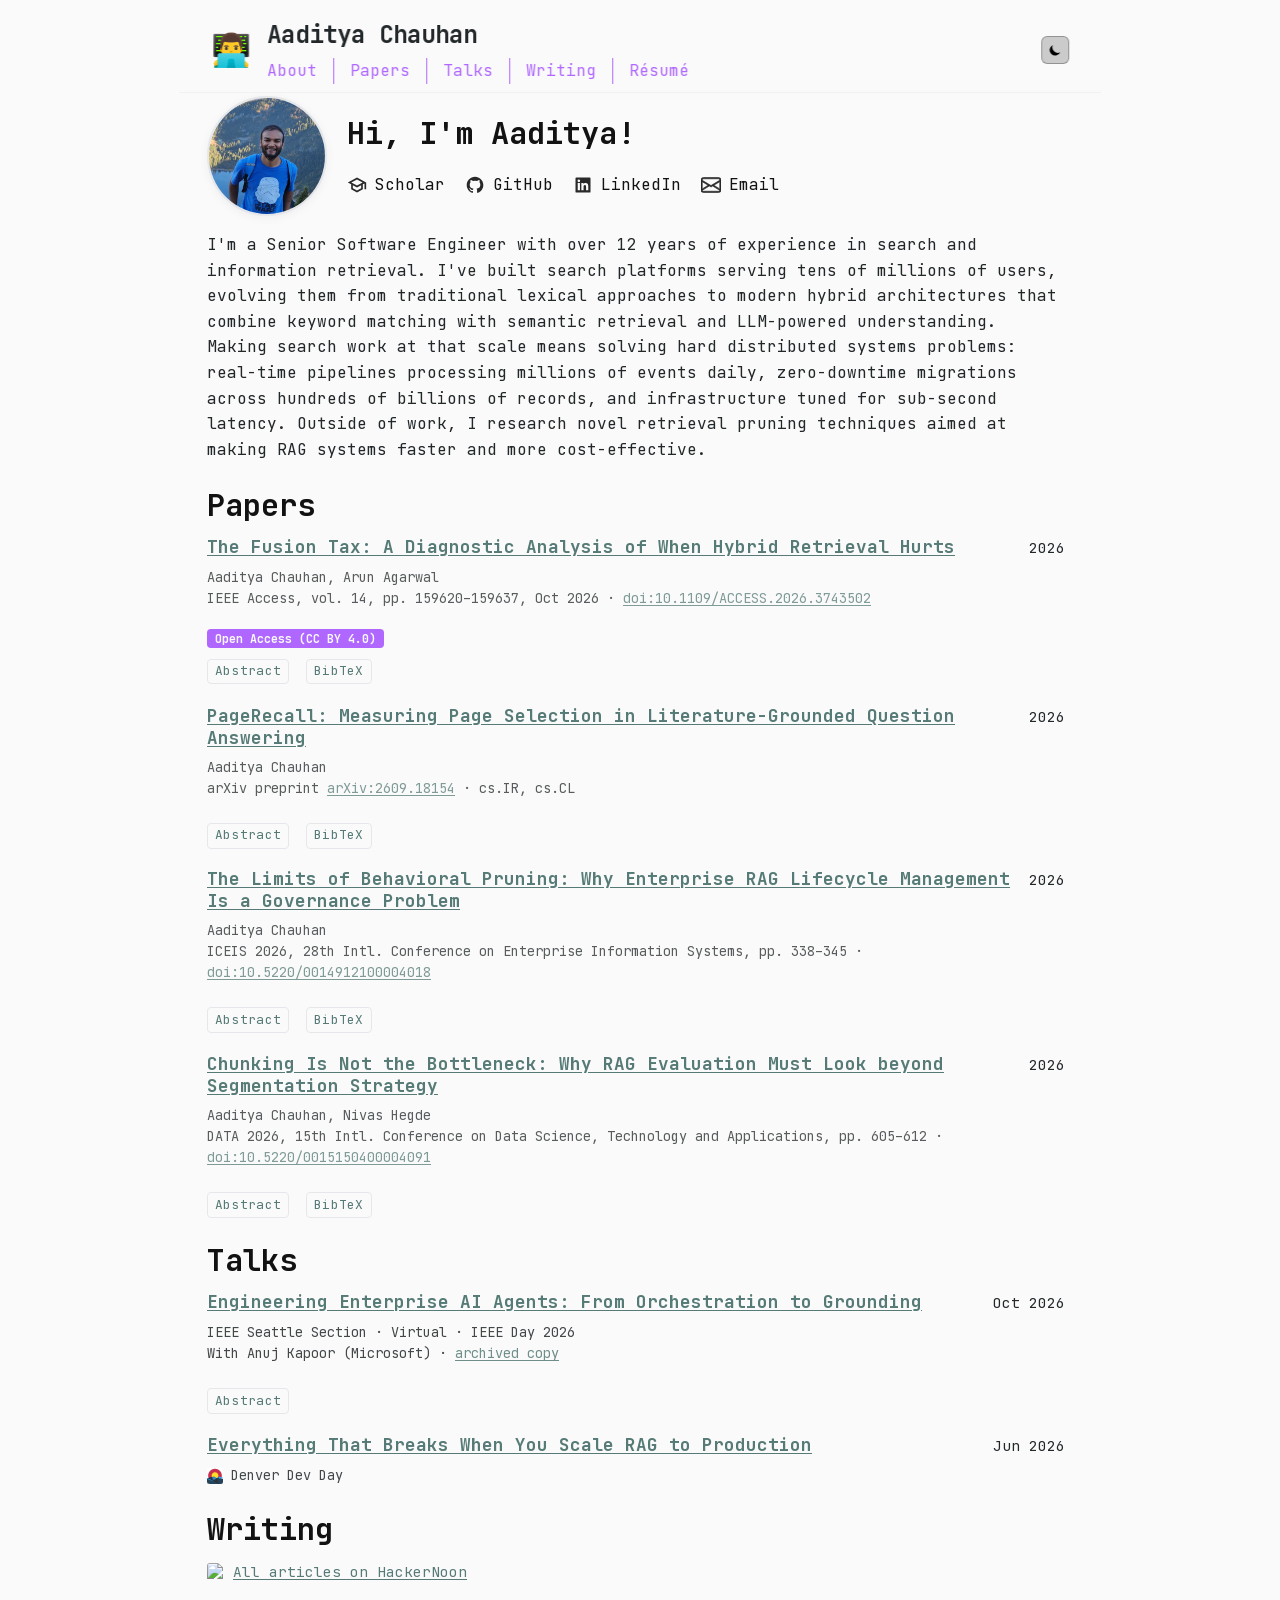
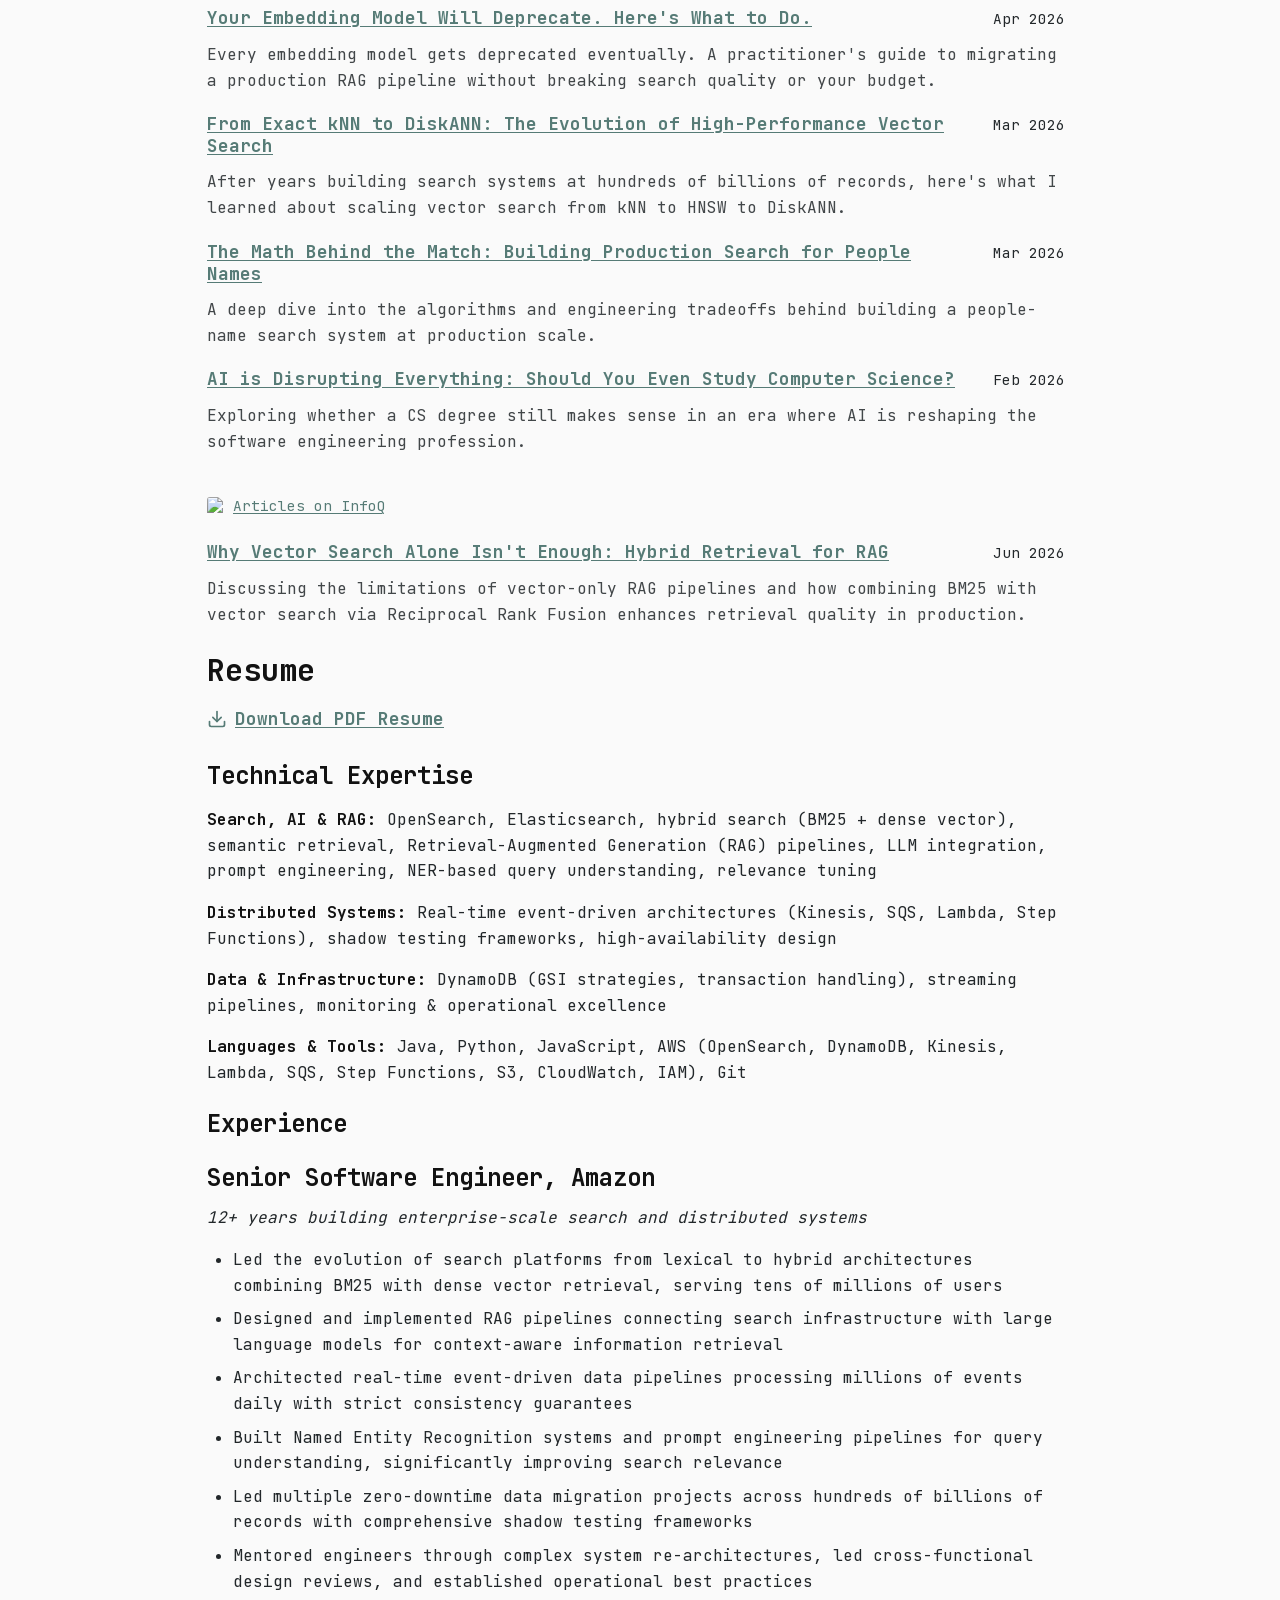
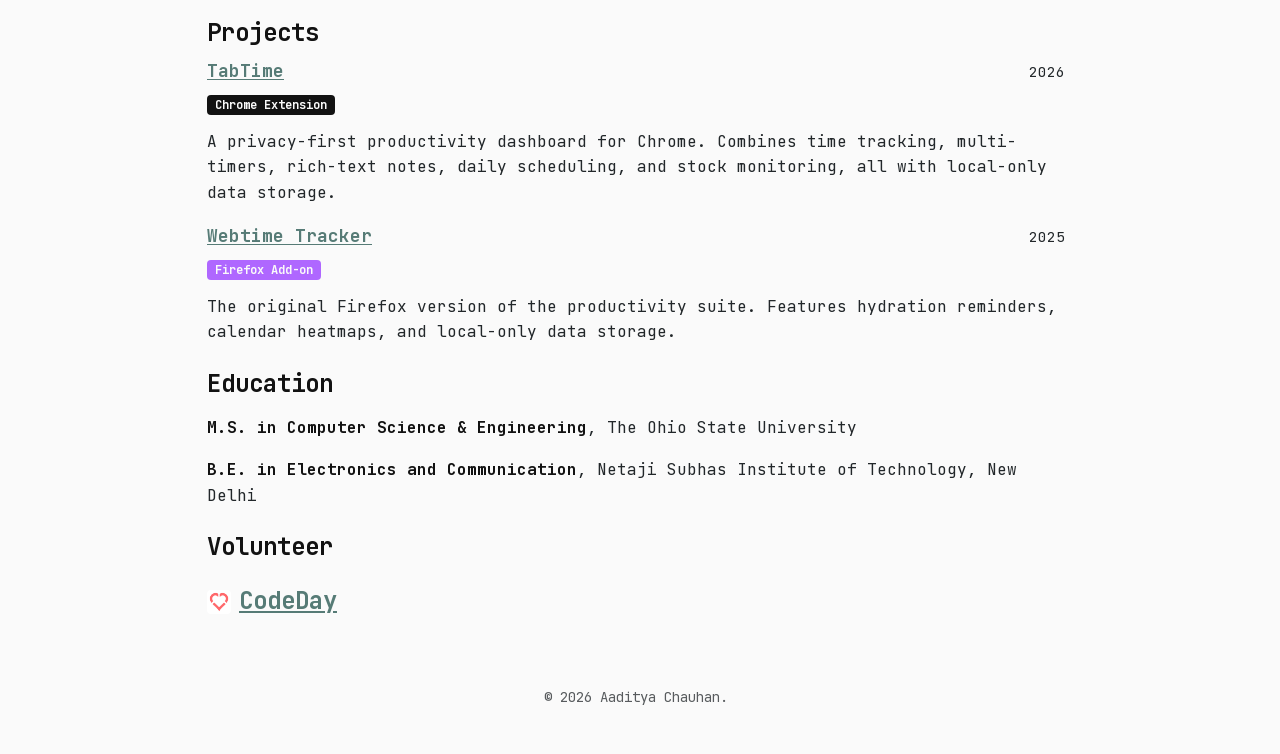
==== commit a17b6b9a: "fix: stop indenting inside <pre> when pre-rendering build.py indented every line by 16 spaces for re" ====
--- a/index.html
+++ b/index.html
@@ -319,17 +319,17 @@
                   <details class="cite-block">
                     <summary>BibTeX</summary>
                     <pre><code>@article{chauhan2026fusiontax,
-                  author  = {Chauhan, Aaditya and Agarwal, Arun},
-                  title   = {The Fusion Tax: A Diagnostic Analysis of When Hybrid
-                             Retrieval Hurts},
-                  journal = {IEEE Access},
-                  volume  = {14},
-                  pages   = {159620--159637},
-                  year    = {2026},
-                  month   = oct,
-                  doi     = {10.1109/ACCESS.2026.3743502},
-                  issn    = {2169-3536}
-                }</code></pre>
+  author  = {Chauhan, Aaditya and Agarwal, Arun},
+  title   = {The Fusion Tax: A Diagnostic Analysis of When Hybrid
+             Retrieval Hurts},
+  journal = {IEEE Access},
+  volume  = {14},
+  pages   = {159620--159637},
+  year    = {2026},
+  month   = oct,
+  doi     = {10.1109/ACCESS.2026.3743502},
+  issn    = {2169-3536}
+}</code></pre>
                   </details>
                 </div>
 
@@ -349,14 +349,14 @@
                   <details class="cite-block">
                     <summary>BibTeX</summary>
                     <pre><code>@misc{chauhan2026pagerecall,
-                  author        = {Chauhan, Aaditya},
-                  title         = {PageRecall: Measuring Page Selection in Literature-Grounded
-                                   Question Answering},
-                  year          = {2026},
-                  eprint        = {2609.18154},
-                  archivePrefix = {arXiv},
-                  primaryClass  = {cs.IR}
-                }</code></pre>
+  author        = {Chauhan, Aaditya},
+  title         = {PageRecall: Measuring Page Selection in Literature-Grounded
+                   Question Answering},
+  year          = {2026},
+  eprint        = {2609.18154},
+  archivePrefix = {arXiv},
+  primaryClass  = {cs.IR}
+}</code></pre>
                   </details>
                 </div>
 
@@ -376,18 +376,18 @@
                   <details class="cite-block">
                     <summary>BibTeX</summary>
                     <pre><code>@inproceedings{chauhan2026limits,
-                  author    = {Chauhan, Aaditya},
-                  title     = {The Limits of Behavioral Pruning: Why Enterprise RAG Lifecycle
-                               Management Is a Governance Problem},
-                  booktitle = {Proceedings of the 28th International Conference on Enterprise
-                               Information Systems (ICEIS 2026) - Volume 1},
-                  pages     = {338--345},
-                  year      = {2026},
-                  publisher = {SCITEPRESS},
-                  doi       = {10.5220/0014912100004018},
-                  isbn      = {978-989-758-834-1},
-                  issn      = {2184-4992}
-                }</code></pre>
+  author    = {Chauhan, Aaditya},
+  title     = {The Limits of Behavioral Pruning: Why Enterprise RAG Lifecycle
+               Management Is a Governance Problem},
+  booktitle = {Proceedings of the 28th International Conference on Enterprise
+               Information Systems (ICEIS 2026) - Volume 1},
+  pages     = {338--345},
+  year      = {2026},
+  publisher = {SCITEPRESS},
+  doi       = {10.5220/0014912100004018},
+  isbn      = {978-989-758-834-1},
+  issn      = {2184-4992}
+}</code></pre>
                   </details>
                 </div>
 
@@ -407,18 +407,18 @@
                   <details class="cite-block">
                     <summary>BibTeX</summary>
                     <pre><code>@inproceedings{chauhan2026chunking,
-                  author    = {Chauhan, Aaditya and Hegde, Nivas},
-                  title     = {Chunking Is Not the Bottleneck: Why RAG Evaluation Must Look
-                               beyond Segmentation Strategy},
-                  booktitle = {Proceedings of the 15th International Conference on Data Science,
-                               Technology and Applications (DATA 2026) - Volume 1},
-                  pages     = {605--612},
-                  year      = {2026},
-                  publisher = {SCITEPRESS},
-                  doi       = {10.5220/0015150400004091},
-                  isbn      = {978-989-758-854-9},
-                  issn      = {2184-285X}
-                }</code></pre>
+  author    = {Chauhan, Aaditya and Hegde, Nivas},
+  title     = {Chunking Is Not the Bottleneck: Why RAG Evaluation Must Look
+               beyond Segmentation Strategy},
+  booktitle = {Proceedings of the 15th International Conference on Data Science,
+               Technology and Applications (DATA 2026) - Volume 1},
+  pages     = {605--612},
+  year      = {2026},
+  publisher = {SCITEPRESS},
+  doi       = {10.5220/0015150400004091},
+  isbn      = {978-989-758-854-9},
+  issn      = {2184-285X}
+}</code></pre>
                   </details>
                 </div>
                 <!-- /build:papers -->
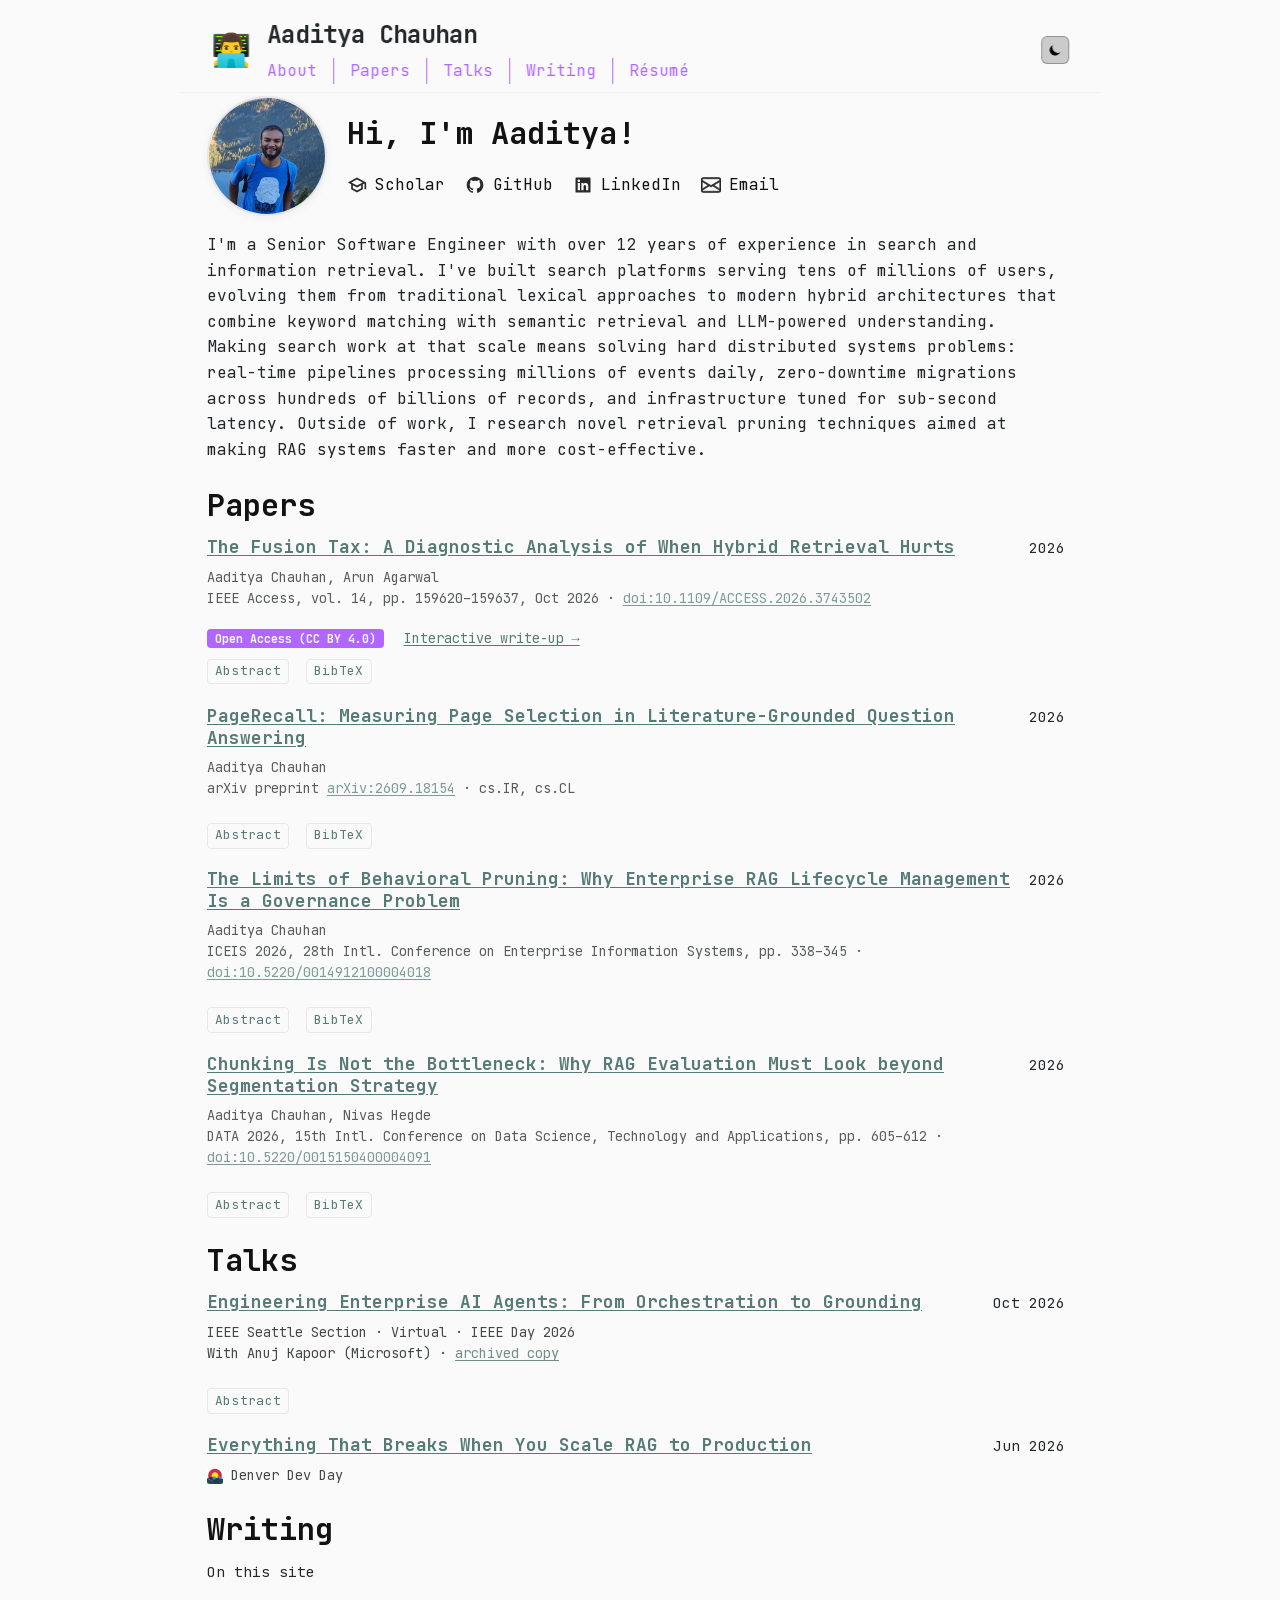
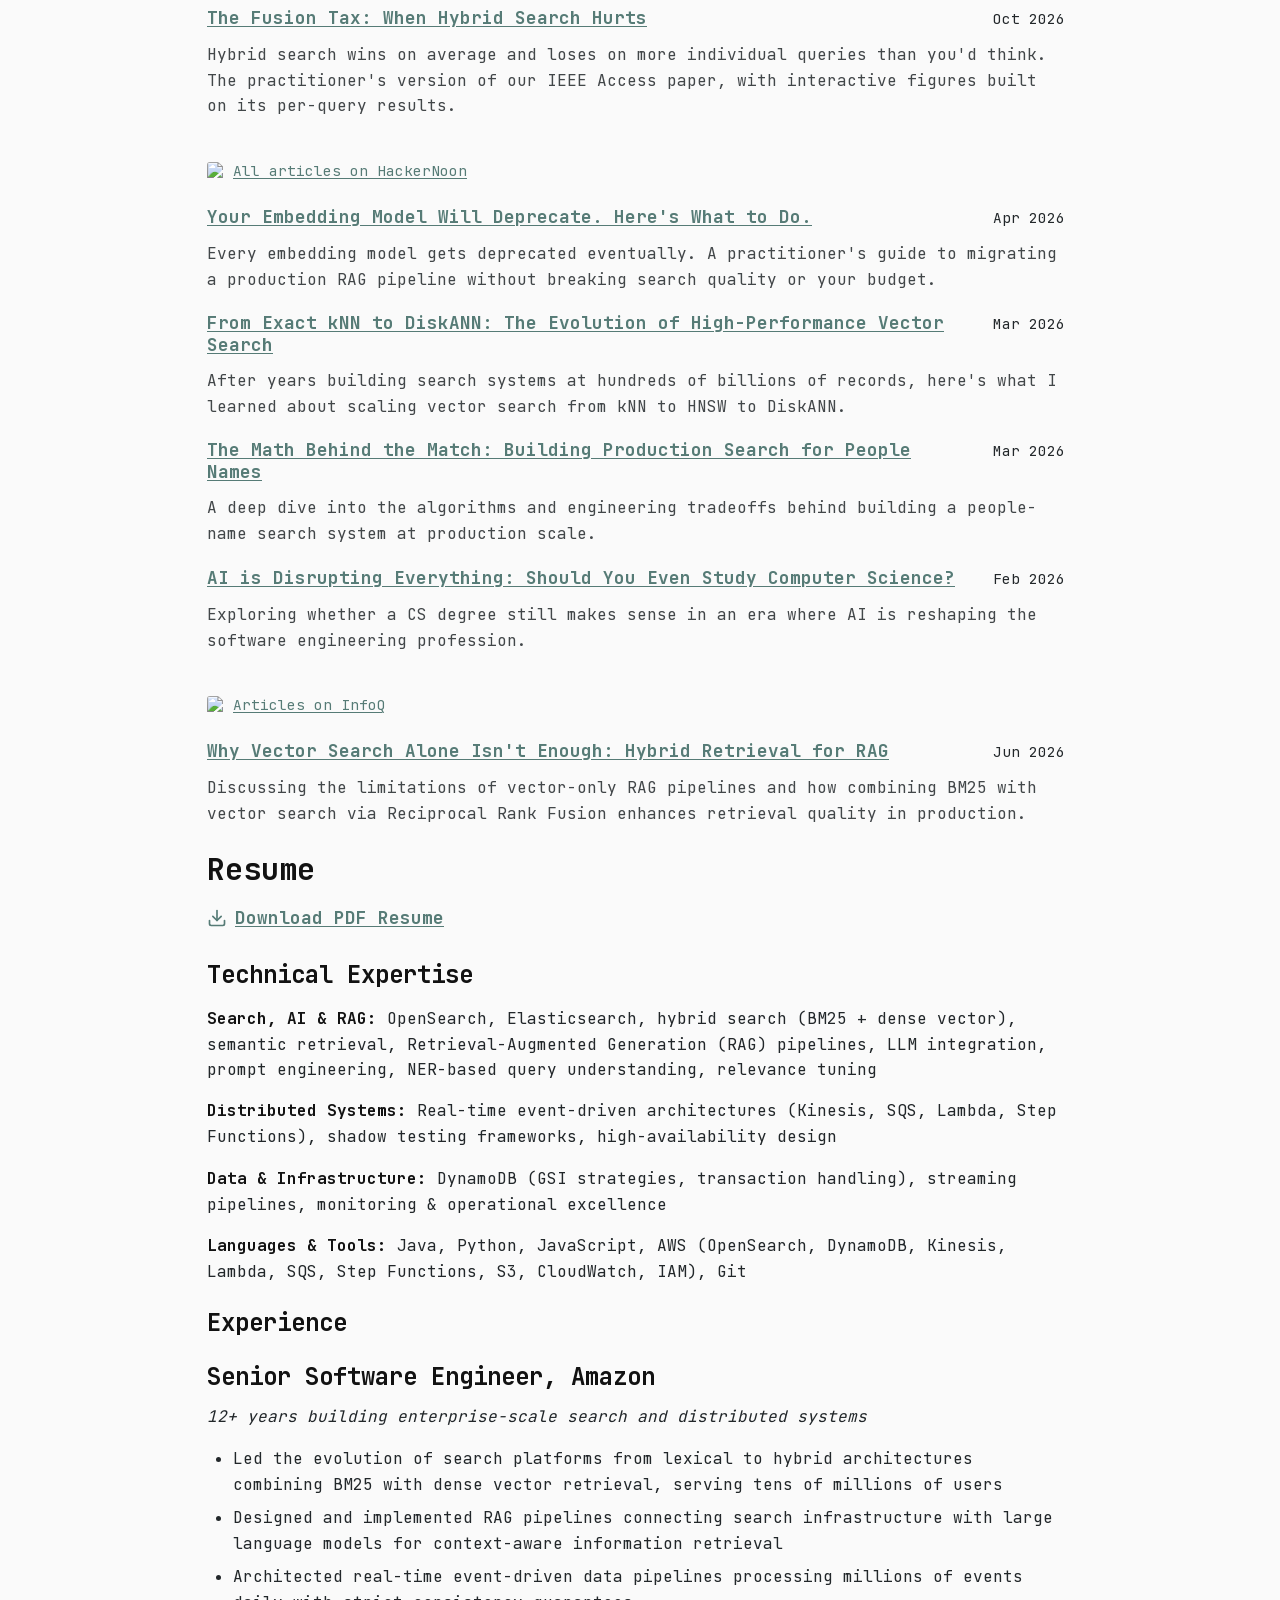
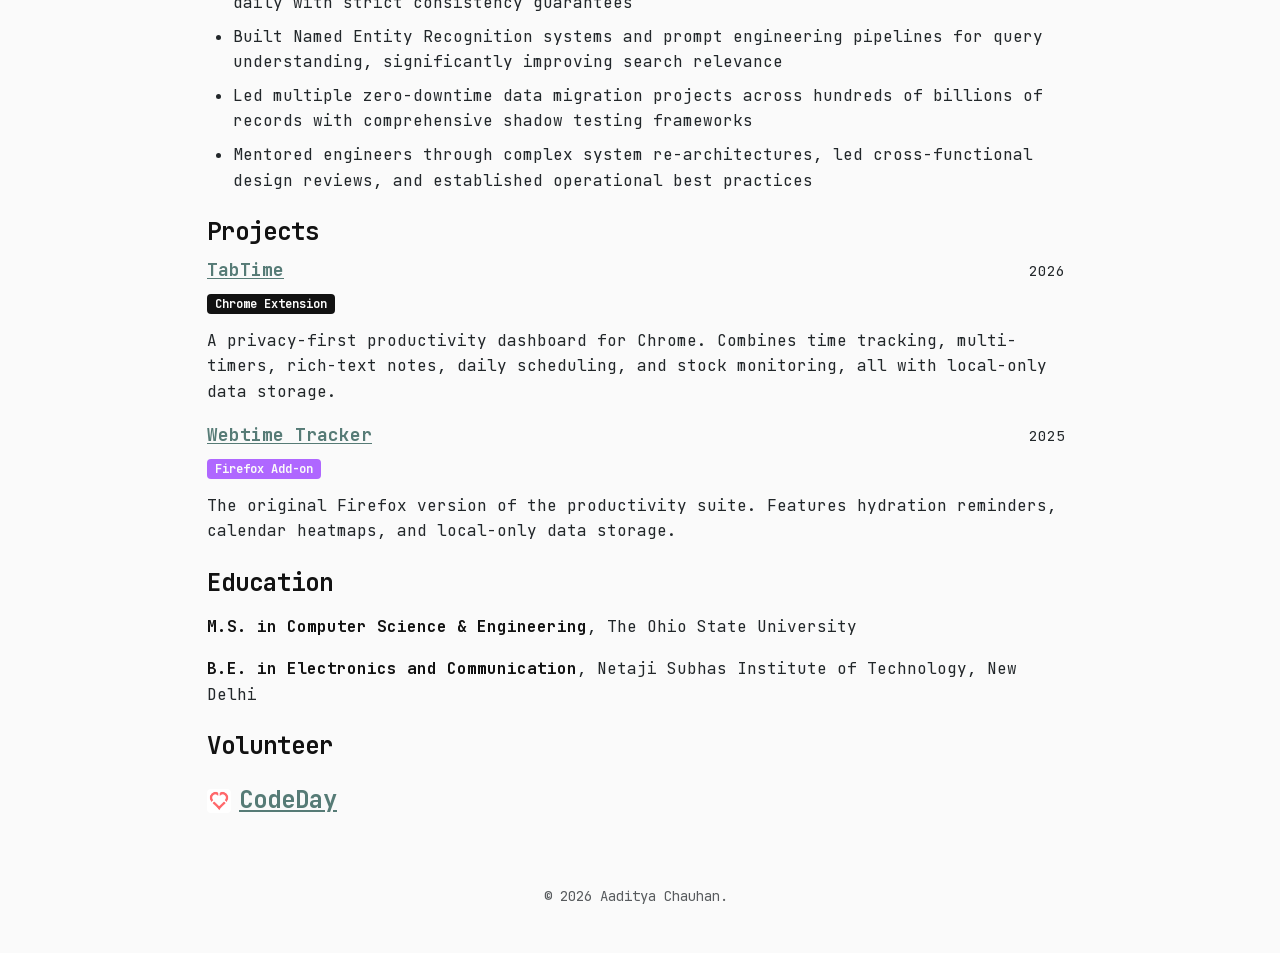
==== commit e012f64d: "feat: list The Fusion Tax post on the site Adds it under a new "On this site" heading in Writing, li" ====
--- a/index.html
+++ b/index.html
@@ -311,6 +311,7 @@
                   </p>
                   <div style="margin-top:0.4rem;">
                     <a href="https://creativecommons.org/licenses/by/4.0/" target="_blank" style="background:var(--color-accent); color:var(--color-global-bg); padding:2px 8px; border-radius:4px; font-size:0.72rem; font-weight:bold; text-decoration:none;">Open Access (CC BY 4.0)</a>
+                    <a href="https://aadityc91.github.io/writing/the-fusion-tax/" class="cactus-link" style="font-size:0.85rem; margin-left:0.6rem;">Interactive write-up →</a>
                   </div>
                   <details class="abstract-block">
                     <summary>Abstract</summary>
@@ -471,6 +472,20 @@
                 <h1 class="title">Writing</h1>
 
                 <div style="display:flex; align-items:center; gap:0.5rem; margin-bottom:1.5rem;">
+                  <span style="font-size:0.9rem; color:var(--color-text-offset);">On this site</span>
+                </div>
+
+                <div style="margin-bottom: 1.25rem;">
+                  <div style="display:flex; justify-content:space-between; align-items:baseline;">
+                    <h3 style="margin:0; font-size:1.1rem;"><a href="https://aadityc91.github.io/writing/the-fusion-tax/" class="cactus-link">The Fusion Tax: When Hybrid Search Hurts</a></h3>
+                    <span style="color:var(--color-text-offset); font-size:0.9rem; white-space:nowrap; margin-left:1rem;">Oct 2026</span>
+                  </div>
+                  <p style="margin-top:0.75rem; color:var(--color-global-text); opacity:0.85;">
+                    Hybrid search wins on average and loses on more individual queries than you'd think. The practitioner's version of our IEEE Access paper, with interactive figures built on its per-query results.
+                  </p>
+                </div>
+
+                <div style="display:flex; align-items:center; gap:0.5rem; margin-bottom:1.5rem; margin-top:2.5rem;">
                   <img src="https://hackernoon.com/favicon.ico" width="18" height="18" style="border-radius:3px; vertical-align:middle;" alt="HackerNoon">
                   <a href="https://hackernoon.com/u/aadityachauhan" target="_blank" class="cactus-link" style="font-size:0.9rem;">All articles on HackerNoon</a>
                 </div>
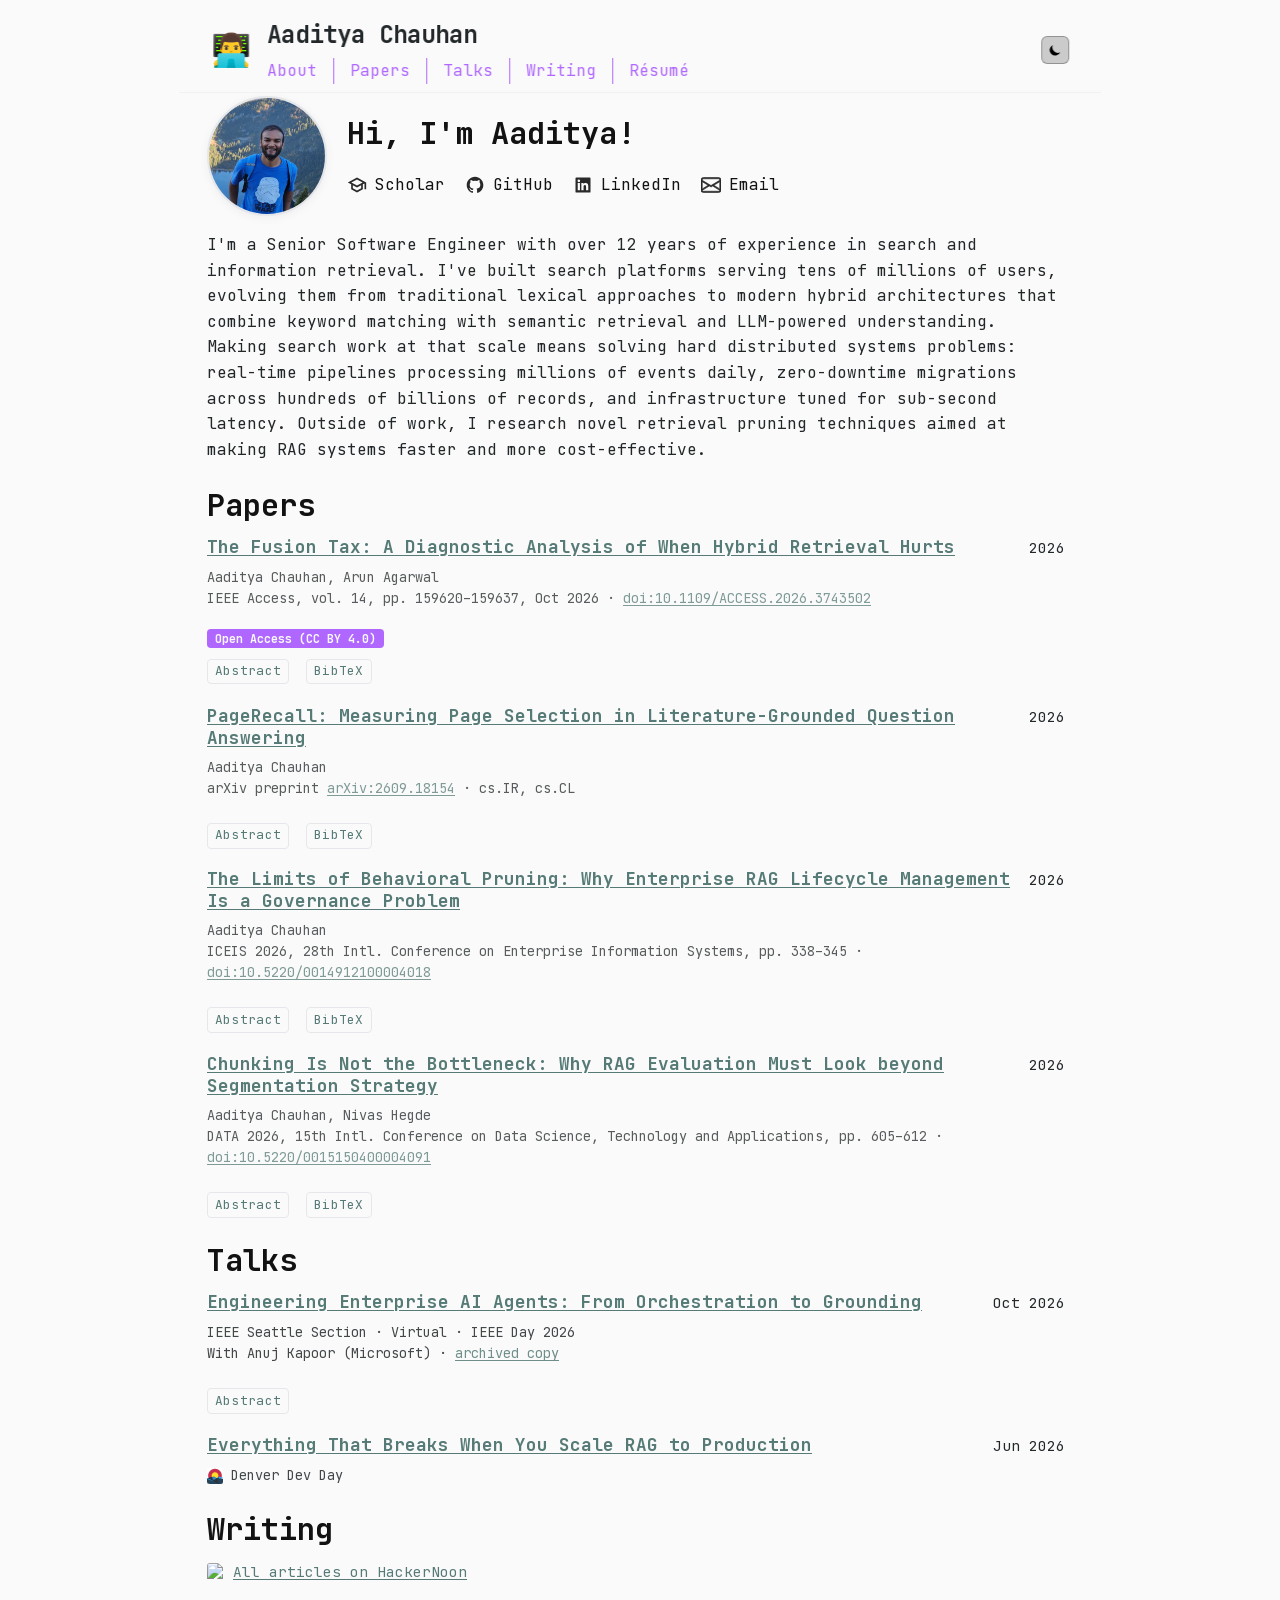
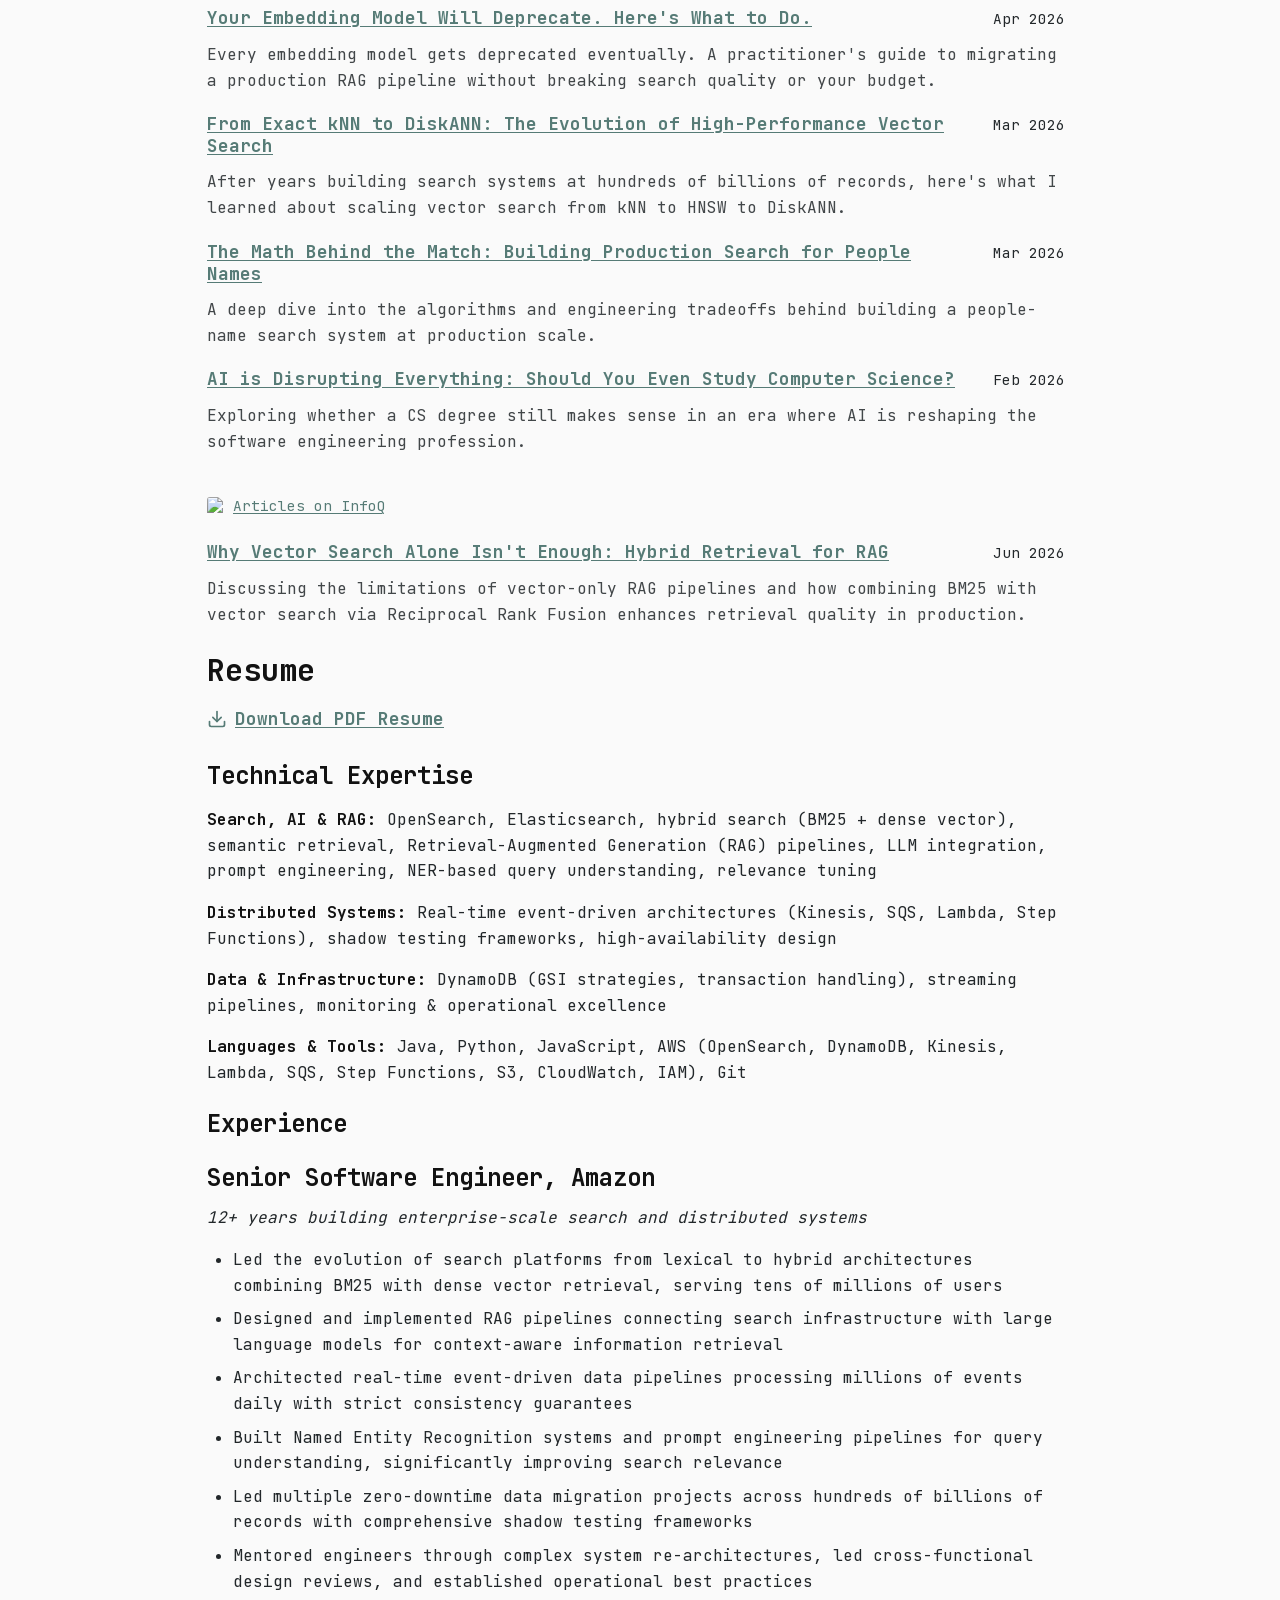
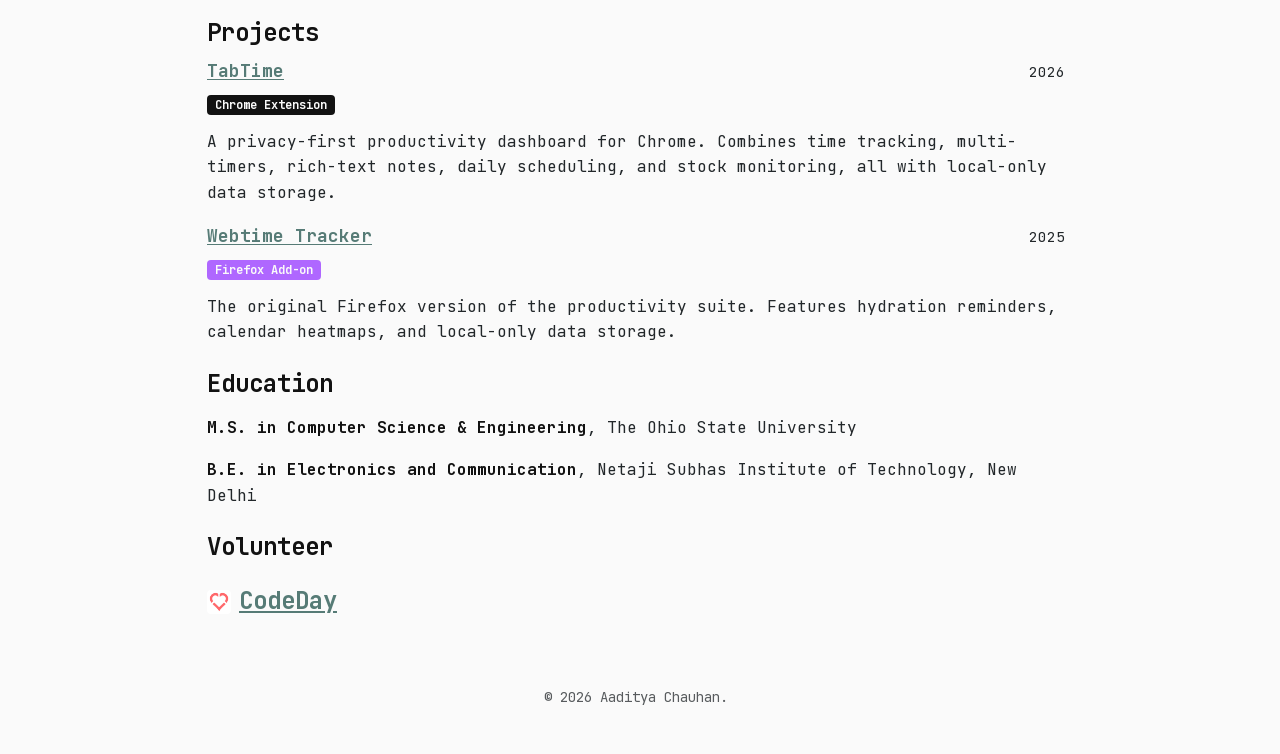
==== commit 8d239c00: "chore: take down The Fusion Tax post ahead of an InfoQ pitch InfoQ doesn't publish articles that are" ====
--- a/index.html
+++ b/index.html
@@ -311,7 +311,6 @@
                   </p>
                   <div style="margin-top:0.4rem;">
                     <a href="https://creativecommons.org/licenses/by/4.0/" target="_blank" style="background:var(--color-accent); color:var(--color-global-bg); padding:2px 8px; border-radius:4px; font-size:0.72rem; font-weight:bold; text-decoration:none;">Open Access (CC BY 4.0)</a>
-                    <a href="https://aadityc91.github.io/writing/the-fusion-tax/" class="cactus-link" style="font-size:0.85rem; margin-left:0.6rem;">Interactive write-up →</a>
                   </div>
                   <details class="abstract-block">
                     <summary>Abstract</summary>
@@ -472,20 +471,6 @@
                 <h1 class="title">Writing</h1>
 
                 <div style="display:flex; align-items:center; gap:0.5rem; margin-bottom:1.5rem;">
-                  <span style="font-size:0.9rem; color:var(--color-text-offset);">On this site</span>
-                </div>
-
-                <div style="margin-bottom: 1.25rem;">
-                  <div style="display:flex; justify-content:space-between; align-items:baseline;">
-                    <h3 style="margin:0; font-size:1.1rem;"><a href="https://aadityc91.github.io/writing/the-fusion-tax/" class="cactus-link">The Fusion Tax: When Hybrid Search Hurts</a></h3>
-                    <span style="color:var(--color-text-offset); font-size:0.9rem; white-space:nowrap; margin-left:1rem;">Oct 2026</span>
-                  </div>
-                  <p style="margin-top:0.75rem; color:var(--color-global-text); opacity:0.85;">
-                    Hybrid search wins on average and loses on more individual queries than you'd think. The practitioner's version of our IEEE Access paper, with interactive figures built on its per-query results.
-                  </p>
-                </div>
-
-                <div style="display:flex; align-items:center; gap:0.5rem; margin-bottom:1.5rem; margin-top:2.5rem;">
                   <img src="https://hackernoon.com/favicon.ico" width="18" height="18" style="border-radius:3px; vertical-align:middle;" alt="HackerNoon">
                   <a href="https://hackernoon.com/u/aadityachauhan" target="_blank" class="cactus-link" style="font-size:0.9rem;">All articles on HackerNoon</a>
                 </div>
